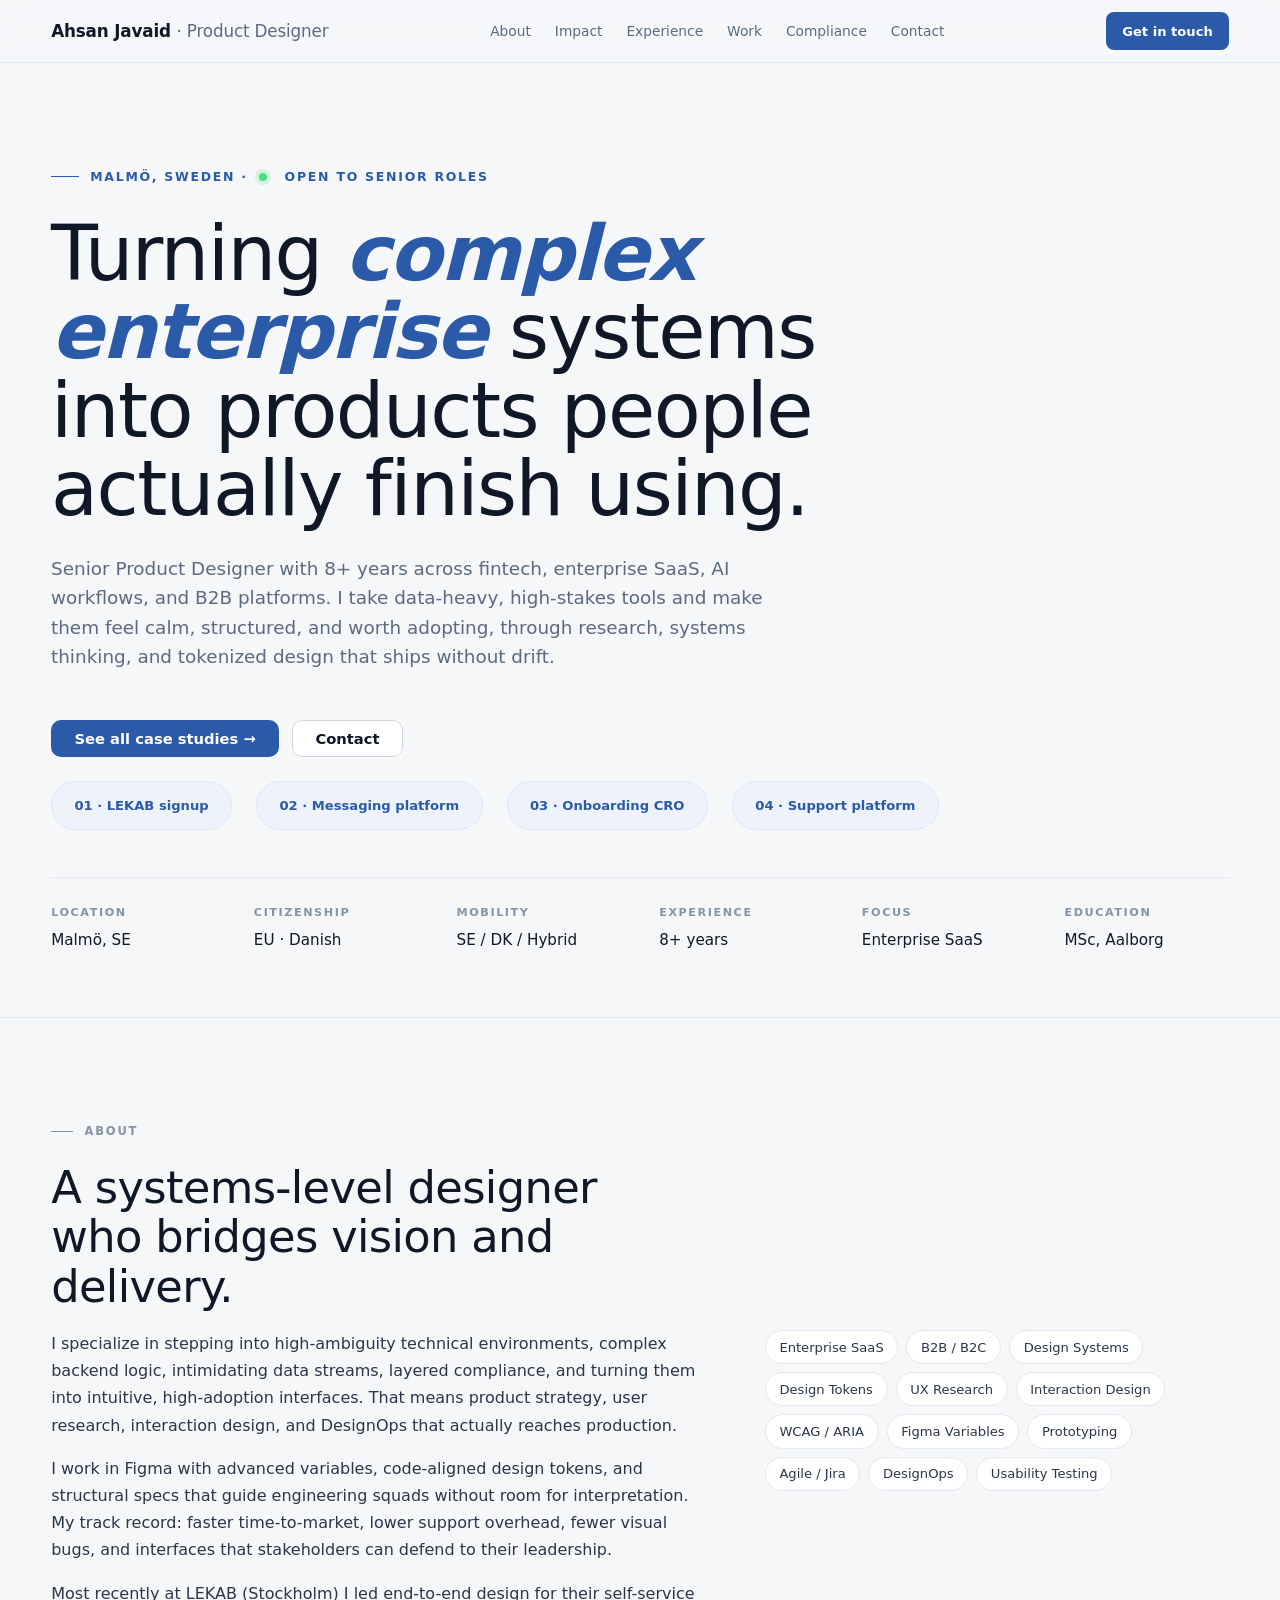
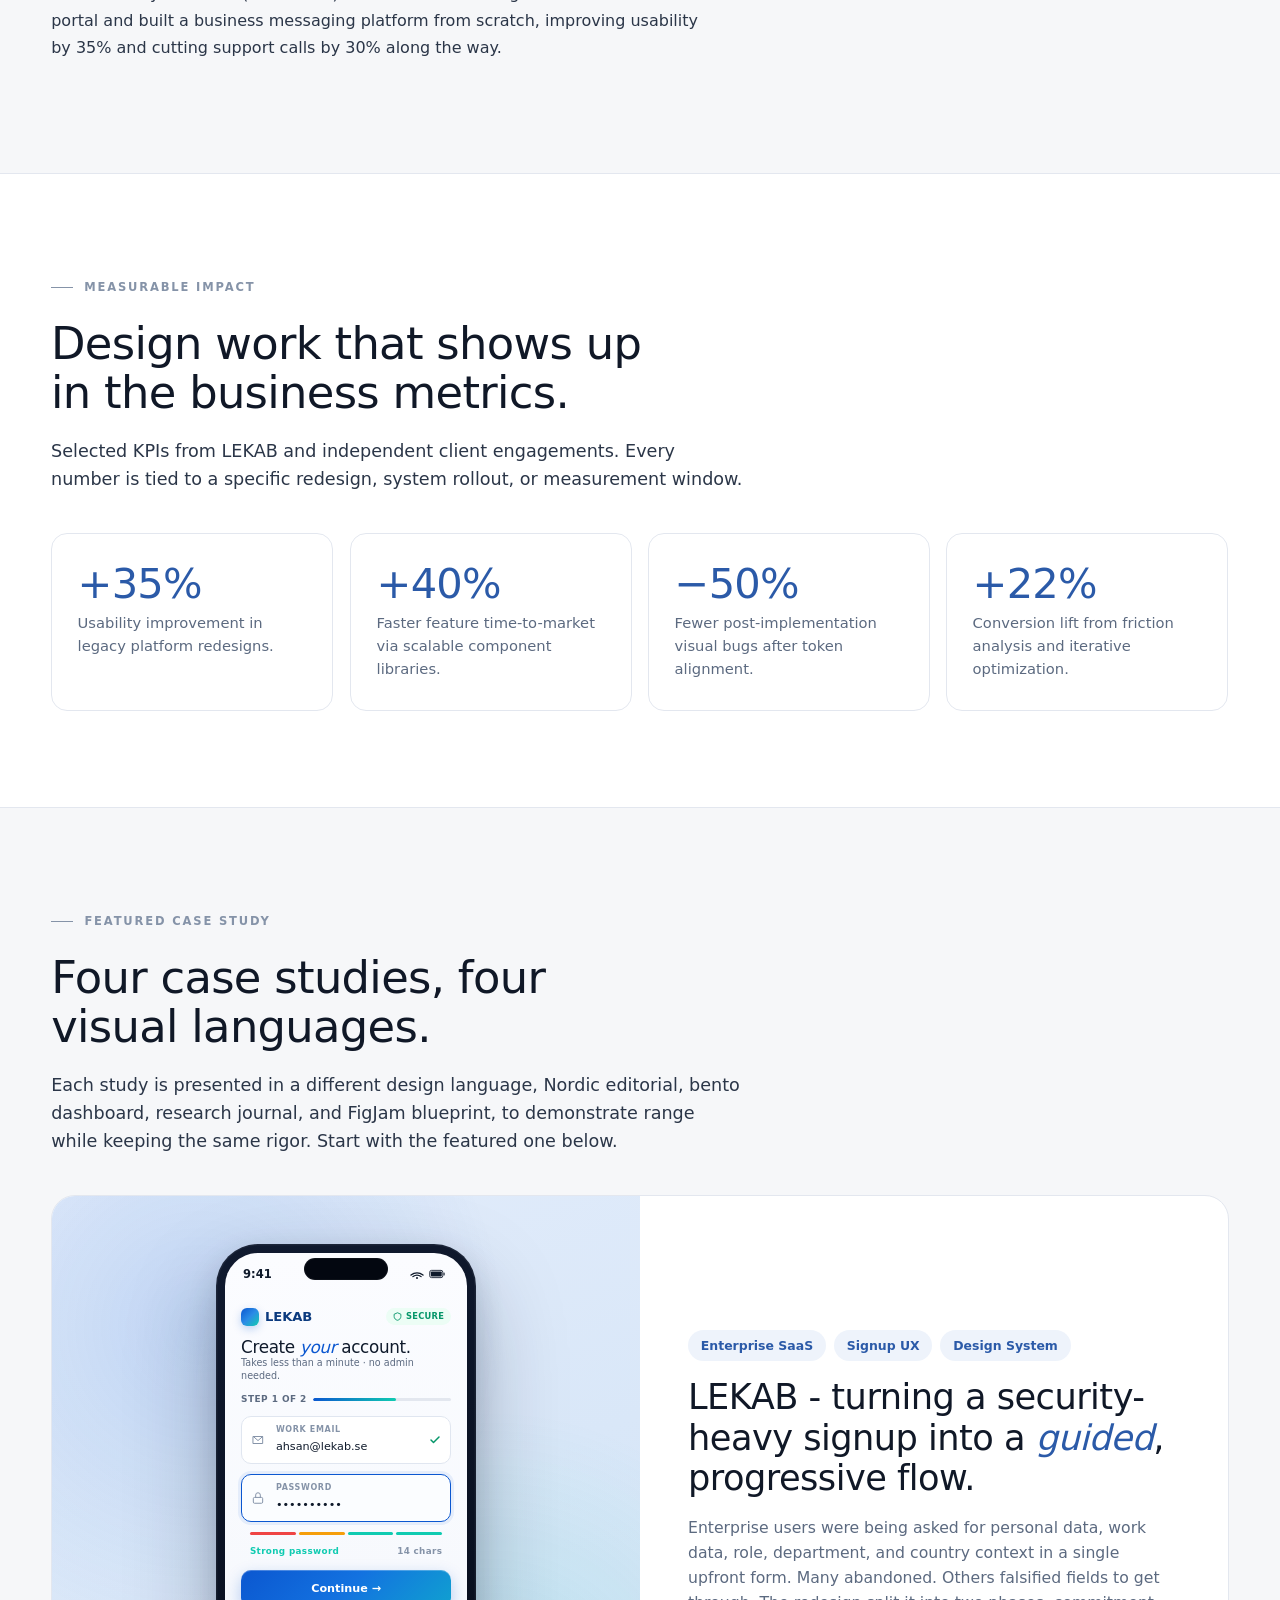
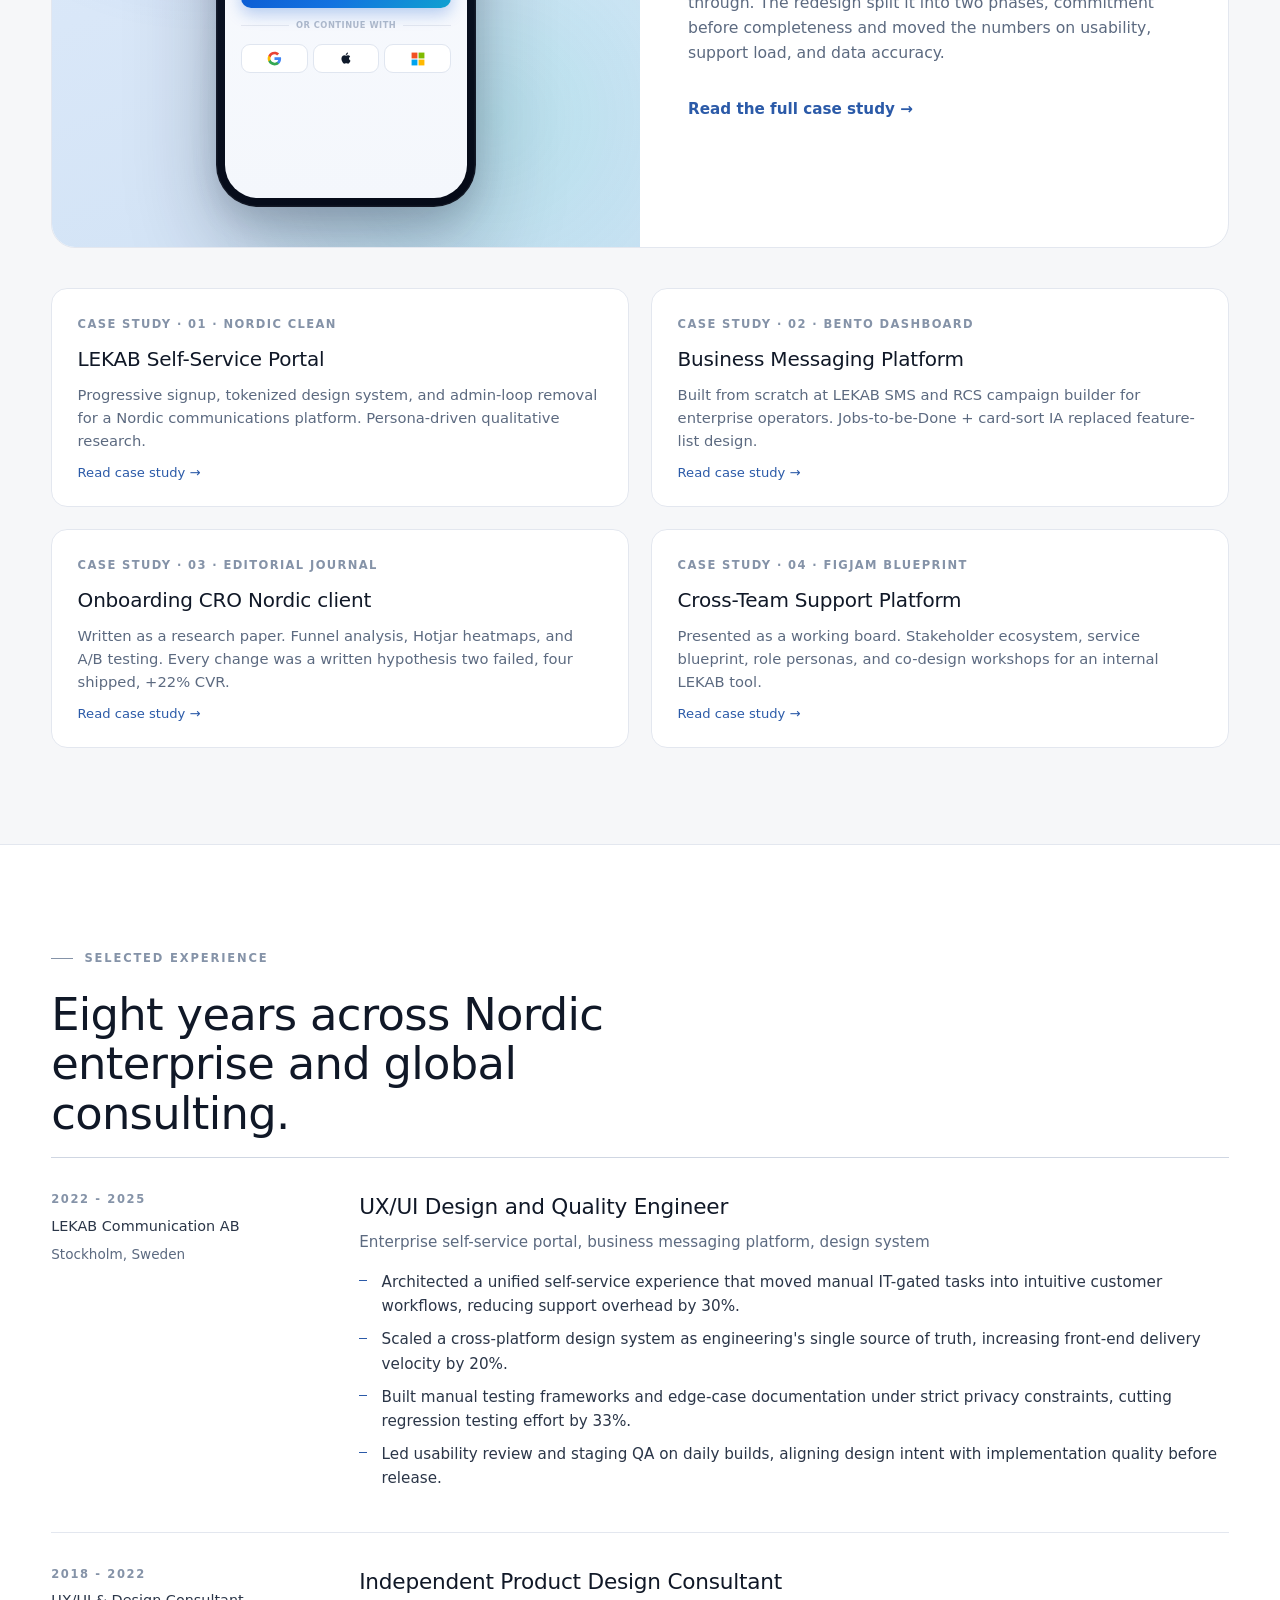
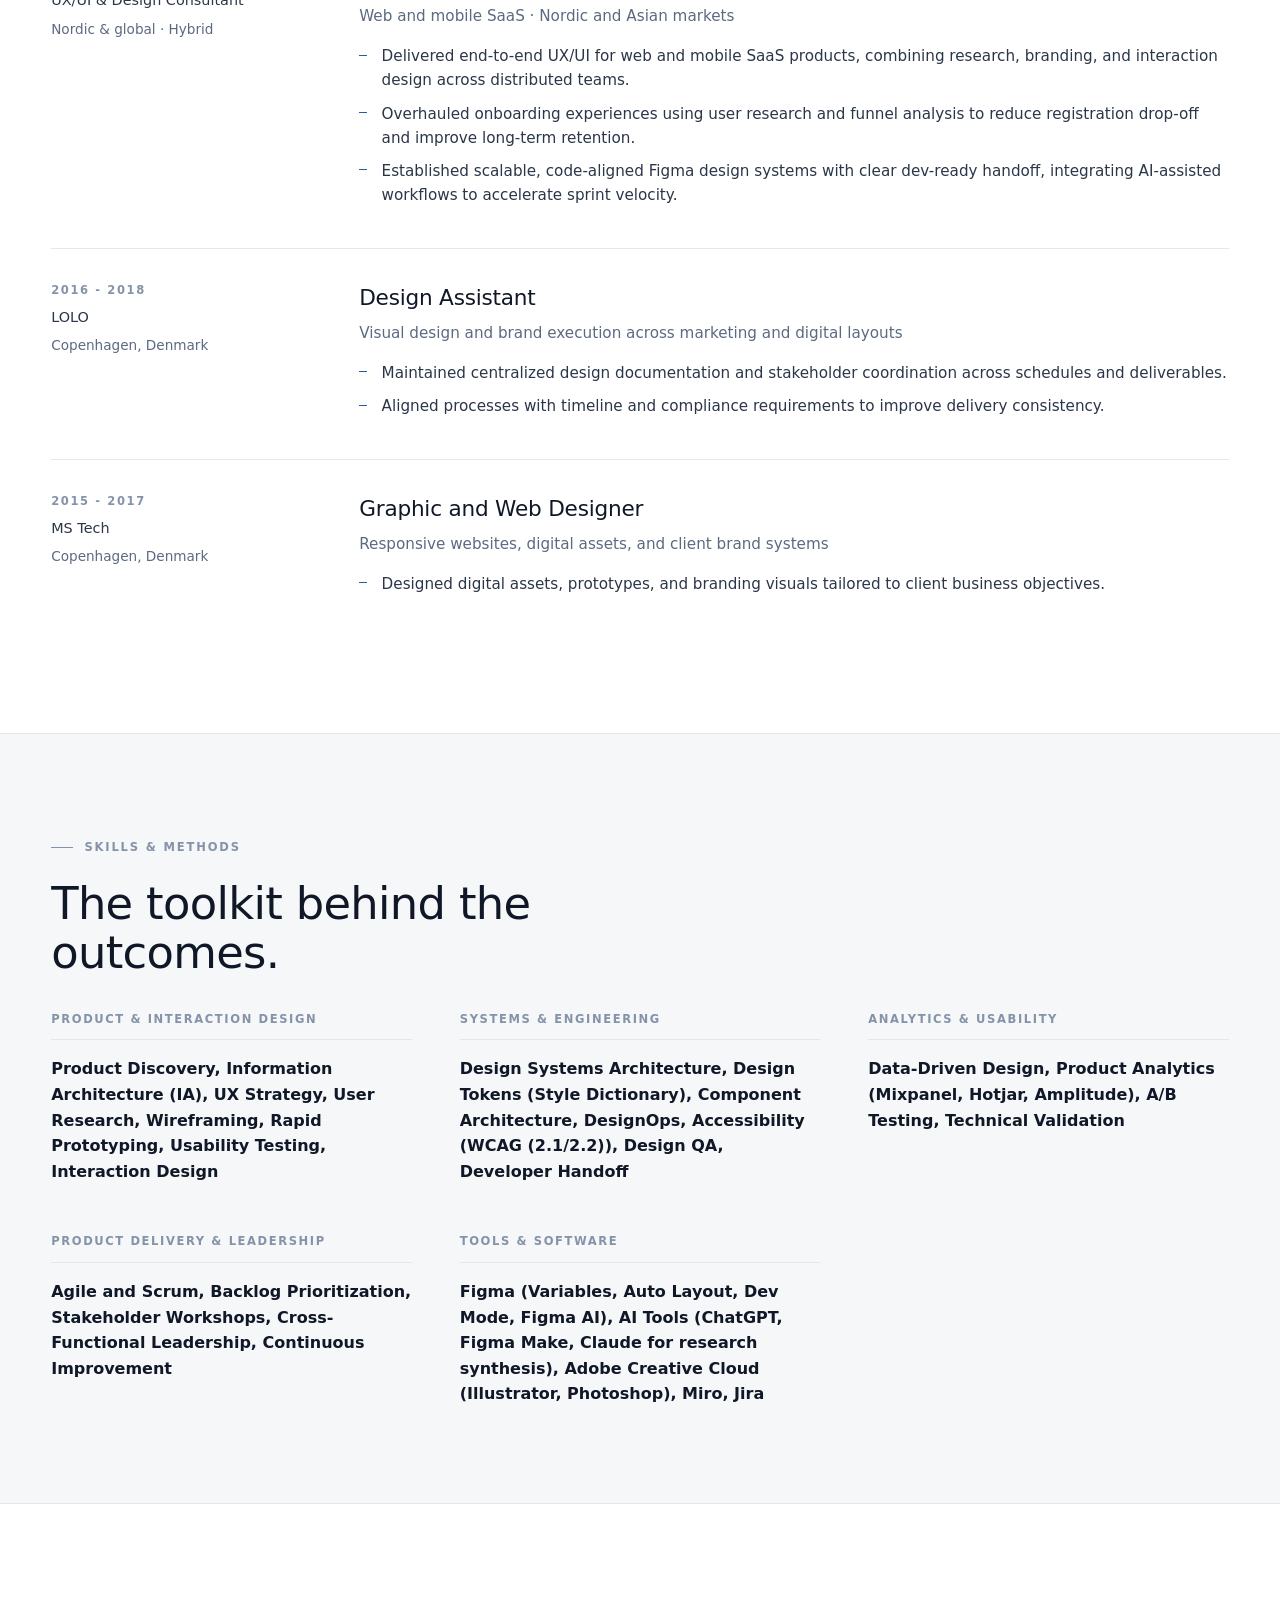
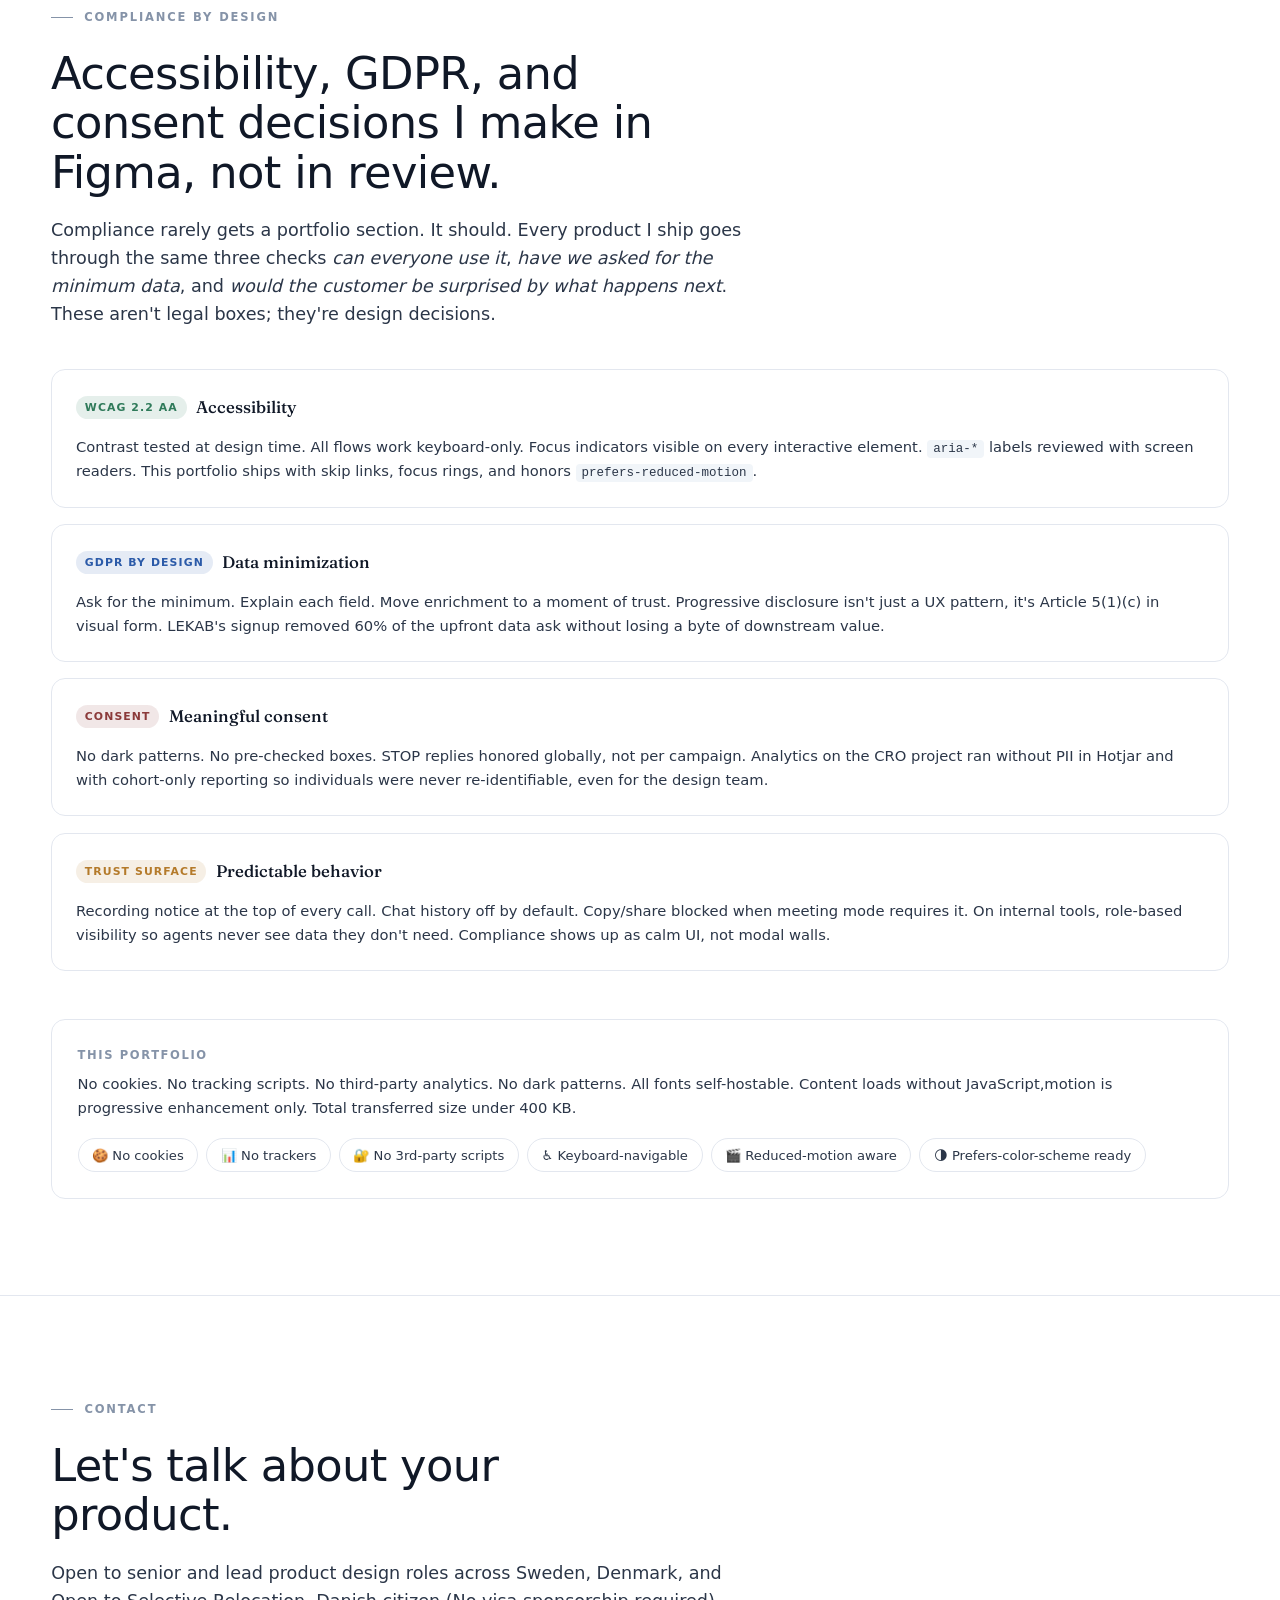
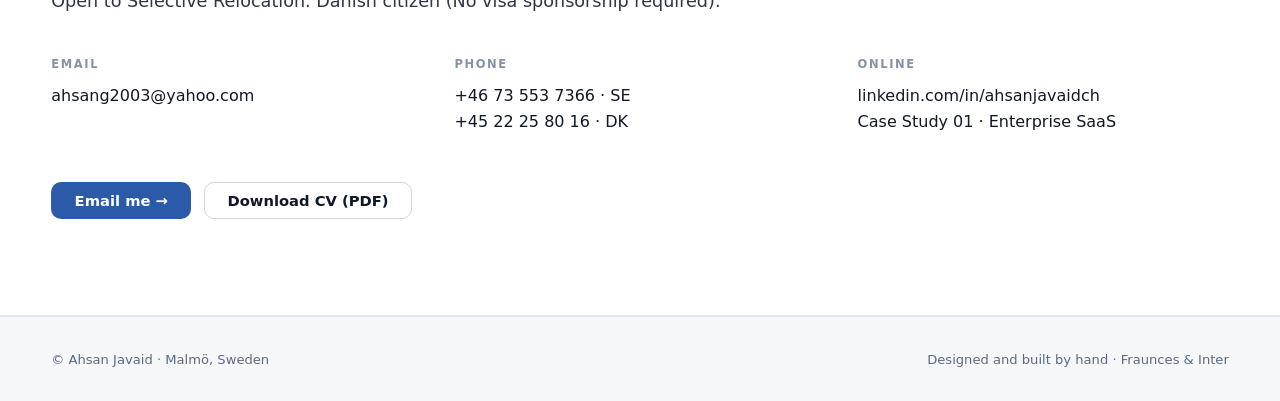
==== index.html @ abc04fb1 "Change h1 font weight from 500 to 400" ====
<!DOCTYPE html>
<html lang="en">
<head>
  <meta charset="UTF-8" />
  <meta name="viewport" content="width=device-width, initial-scale=1.0" />
  <title>Ahsan Javaid - Senior Product Designer · Enterprise SaaS · Nordic</title>
  <meta name="description" content="Senior Product Designer based in Malmö, Sweden. Enterprise SaaS, B2B/B2C platforms, and design systems for high-stakes workflows." />
  <link rel="preconnect" href="https://fonts.googleapis.com" />
  <link rel="preconnect" href="https://fonts.gstatic.com" crossorigin />
  <link href="https://fonts.googleapis.com/css2?family=Fraunces:opsz,wght@9..144,400;9..144,500;9..144,600;9..144,700&family=Inter:wght@400;500;600;700&display=swap" rel="stylesheet" />
  <link rel="stylesheet" href="enhancements.css" />
  <style>
    :root {
      --bg: #f6f7f9;
      --bg-tint: #eef1f6;
      --paper: #ffffff;
      --ink: #101827;
      --ink-2: #2b3648;
      --muted: #5c6a80;
      --muted-2: #8593a8;
      --line: #e3e7ef;
      --line-strong: #cfd6e2;
      --accent: #2b5aa8;
      --accent-soft: #dbe6f7;
      --accent-tint: #eef3fb;
      --ok: #2f7a5a;

      --radius-sm: 10px;
      --radius: 16px;
      --radius-lg: 24px;
      --radius-xl: 32px;

      --shadow-soft: 0 1px 2px rgba(16, 24, 39, 0.04), 0 12px 40px rgba(16, 24, 39, 0.06);
      --shadow-hero: 0 30px 80px rgba(16, 24, 39, 0.10);
    }

    * { box-sizing: border-box; }
    html { scroll-behavior: smooth; }

    body {
      margin: 0;
      font-family: "Figtree", system-ui, -apple-system, sans-serif;
      color: var(--ink);
      background: var(--bg);
      font-size: 16px;
      line-height: 1.6;
      -webkit-font-smoothing: antialiased;
    }

    .wrap { width: min(1180px, 92%); margin: 0 auto; }
    .wrap-narrow { width: min(820px, 92%); margin: 0 auto; }
    a { color: inherit; }

    /* ===== Topbar ===== */
    .topbar {
      position: sticky; top: 0; z-index: 40;
      background: rgba(246, 247, 249, 0.85);
      backdrop-filter: blur(12px);
      border-bottom: 1px solid var(--line);
    }
    .topbar-inner {
      display: flex; align-items: center; justify-content: space-between;
      min-height: 62px;
    }
    .brand {
      font-family: "Figtree", system-ui, -apple-system, sans-serif;
      font-weight: 600;
      letter-spacing: -0.01em;
      font-size: 1.05rem;
      text-decoration: none;
    }
    .brand span { color: var(--muted); font-weight: 400; }
    .nav-side { display: none; gap: 1.5rem; }
    .nav-side a { color: var(--muted); text-decoration: none; font-size: 0.86rem; font-weight: 500; }
    .nav-side a:hover { color: var(--ink); }
    .top-cta {
      background: var(--accent); color: #fff;
      padding: 0.55rem 1rem; border-radius: 8px;
      font-size: 0.82rem; font-weight: 600;
      text-decoration: none;
    }

    /* ===== Hero ===== */
    .hero {
      padding: 6rem 0 4rem;
      border-bottom: 1px solid var(--line);
    }
    .kicker {
      display: inline-flex; align-items: center; gap: 0.7rem;
      color: var(--accent);
      font-size: 0.78rem; font-weight: 600;
      letter-spacing: 0.14em; text-transform: uppercase;
      margin-bottom: 1.8rem;
    }
    .kicker::before {
      content: ""; width: 28px; height: 1px; background: var(--accent);
    }
    h1.display {
      font-family: "Figtree", system-ui, -apple-system, sans-serif;
      font-weight: 400;
      font-size: clamp(2.4rem, 6vw, 4.8rem);
      line-height: 1.02;
      letter-spacing: -0.02em;
      margin: 0 0 1.6rem;
      max-width: 18ch;
      color: var(--ink);
    }
    h1.display em {
      font-style: italic; color: var(--accent);
      font-weight: 600;
    }
    .deck {
      font-size: 1.15rem;
      color: var(--muted);
      max-width: 62ch;
      margin: 0 0 3rem;
      line-height: 1.6;
    }
    .hero-actions {
      display: flex; gap: 0.8rem; flex-wrap: wrap;
      margin-bottom: 3.5rem;
    }
    .btn {
      padding: 0.35rem 1.4rem;
      border-radius: 10px;
      text-decoration: none;
      font-size: 0.92rem; font-weight: 600;
      display: inline-flex; align-items: center; gap: 0.5rem;
      border: 1px solid transparent;
    }
    .btn-primary { background: var(--accent); color: #fff; }
    .btn-ghost { color: var(--ink); border-color: var(--line-strong); background: var(--paper); }

    /* Meta strip */
    .meta-strip {
      display: grid;
      grid-template-columns: repeat(2, 1fr);
      gap: 1.2rem 2.4rem;
      padding: 1.6rem 0 0;
      border-top: 1px solid var(--line);
    }
    .meta-cell strong {
      display: block;
      font-size: 0.7rem;
      font-weight: 600;
      color: var(--muted-2);
      letter-spacing: 0.14em;
      text-transform: uppercase;
      margin-bottom: 0.35rem;
    }
    .meta-cell span {
      font-size: 0.95rem;
      color: var(--ink);
      font-weight: 500;
    }

    /* ===== Sections ===== */
    section.block {
      padding: 6rem 0;
      border-bottom: 1px solid var(--line);
    }
    section.block.alt { background: var(--paper); }
    .section-label {
      display: inline-flex; align-items: center; gap: 0.7rem;
      color: var(--muted-2);
      font-size: 0.72rem; font-weight: 600;
      letter-spacing: 0.16em; text-transform: uppercase;
      margin-bottom: 1.4rem;
    }
    .section-label::before {
      content: ""; width: 22px; height: 1px; background: var(--muted-2);
    }
    h2.head {
      font-family: "Figtree", system-ui, -apple-system, sans-serif;
      font-weight: 500;
      font-size: clamp(1.8rem, 3.6vw, 2.8rem);
      line-height: 1.1;
      letter-spacing: -0.015em;
      margin: 0 0 1.2rem;
      max-width: 22ch;
      color: var(--ink);
    }
    .lede {
      font-size: 1.1rem;
      color: var(--ink-2);
      max-width: 62ch;
      margin: 0 0 2.5rem;
      line-height: 1.6;
    }

    /* ===== About ===== */
    .about-grid {
      display: grid;
      grid-template-columns: 1fr;
      gap: 2rem;
    }
    .about-body p {
      margin: 0 0 1rem;
      font-size: 1rem;
      color: var(--ink-2);
      line-height: 1.7;
    }
    .about-tags {
      display: flex; flex-wrap: wrap; gap: 0.5rem;
    }
    .tag {
      background: var(--paper);
      border: 1px solid var(--line);
      border-radius: 999px;
      padding: 0.35rem 0.85rem;
      font-size: 0.82rem;
      color: var(--ink-2);
      font-weight: 500;
    }

    /* ===== Impact ===== */
    .impact-grid {
      display: grid;
      grid-template-columns: repeat(2, 1fr);
      gap: 1rem;
      margin-top: 2rem;
    }
    .impact-tile {
      background: var(--paper);
      border: 1px solid var(--line);
      border-radius: var(--radius);
      padding: 1.8rem 1.6rem;
    }
    .impact-tile b {
      display: block;
      font-family: "Figtree", system-ui, -apple-system, sans-serif;
      font-size: 2.6rem;
      font-weight: 500;
      color: var(--accent);
      letter-spacing: -0.02em;
      margin-bottom: 0.5rem;
      line-height: 1;
    }
    .impact-tile p { margin: 0; color: var(--muted); font-size: 0.92rem; line-height: 1.55; }

    /* ===== Experience ===== */
    .exp-item {
      display: grid;
      grid-template-columns: 1fr;
      gap: 1rem;
      padding: 2rem 0;
      border-top: 1px solid var(--line);
    }
    .exp-item:first-of-type { border-top: 1px solid var(--line-strong); }
    .exp-side strong {
      display: block;
      font-size: 0.72rem;
      color: var(--muted-2);
      letter-spacing: 0.14em;
      text-transform: uppercase;
      font-weight: 600;
      margin-bottom: 0.4rem;
    }
    .exp-side span {
      display: block;
      color: var(--ink-2);
      font-size: 0.9rem;
      font-weight: 500;
      margin-bottom: 0.2rem;
    }
    .exp-side em {
      font-style: normal;
      color: var(--muted);
      font-size: 0.85rem;
    }
    .exp-body h3 {
      margin: 0 0 0.3rem;
      font-family: "Figtree", system-ui, -apple-system, sans-serif;
      font-weight: 500;
      font-size: 1.35rem;
      letter-spacing: -0.01em;
    }
    .exp-body .exp-role {
      color: var(--muted);
      font-size: 0.95rem;
      margin: 0 0 1rem;
    }
    .exp-body ul {
      margin: 0; padding: 0; list-style: none;
    }
    .exp-body li {
      position: relative;
      padding-left: 1.4rem;
      margin-bottom: 0.55rem;
      color: var(--ink-2);
      font-size: 0.95rem;
      line-height: 1.6;
    }
    .exp-body li::before {
      content: "";
      position: absolute; left: 0; top: 0.65rem;
      width: 8px; height: 1px; background: var(--accent);
    }

    /* ===== Skills ===== */
    .skills-grid {
      display: grid;
      grid-template-columns: 1fr;
      gap: 2rem;
      margin-top: 2rem;
    }
    .skill-col strong {
      display: block;
      font-size: 0.72rem;
      color: var(--muted-2);
      letter-spacing: 0.14em;
      text-transform: uppercase;
      font-weight: 600;
      margin-bottom: 1rem;
      padding-bottom: 0.7rem;
      border-bottom: 1px solid var(--line);
    }
    .skill-col ul { margin: 0; padding: 0; list-style: none; }
    .skill-col li {
      padding: 0.55rem 0;
      color: var(--ink-2);
      font-size: 0.95rem;
      border-bottom: 1px dashed var(--line);
    }
    .skill-col li:last-child { border-bottom: none; }
    .skill-col li b { color: var(--ink); font-weight: 600; }

    /* ===== Featured case study ===== */
    .feature-card {
      display: grid;
      grid-template-columns: 1fr;
      gap: 0;
      background: var(--paper);
      border: 1px solid var(--line);
      border-radius: var(--radius-lg);
      overflow: hidden;
      margin-top: 2rem;
    }
    .feature-visual {
      background: linear-gradient(160deg, var(--bg-tint) 0%, #dfe6f2 100%);
      padding: 3rem 2rem 2.5rem;
      display: flex; align-items: end; justify-content: center;
      min-height: 320px;
      overflow: hidden;
    }
    .feature-copy {
      padding: 2.4rem 2rem;
      display: flex; flex-direction: column;
      gap: 1rem;
    }
    .feature-copy h3 {
      margin: 0;
      font-family: "Figtree", system-ui, -apple-system, sans-serif;
      font-weight: 500;
      font-size: clamp(1.5rem, 3vw, 2.2rem);
      line-height: 1.15;
      letter-spacing: -0.015em;
    }
    .feature-copy h3 em { color: var(--accent); font-style: italic; font-weight: 400; }
    .feature-copy p {
      margin: 0;
      color: var(--muted);
      font-size: 0.98rem;
      line-height: 1.6;
    }
    .feature-meta {
      display: flex; flex-wrap: wrap; gap: 0.5rem;
      margin-top: 0.5rem;
    }
    .feature-chip {
      background: var(--accent-tint);
      color: var(--accent);
      padding: 0.35rem 0.8rem;
      border-radius: 999px;
      font-size: 0.78rem;
      font-weight: 600;
    }
    .feature-link {
      margin-top: 1rem;
      color: var(--accent);
      font-weight: 600;
      font-size: 0.95rem;
      text-decoration: none;
      display: inline-flex; align-items: center; gap: 0.4rem;
      align-self: flex-start;
    }
    .feature-link:hover { text-decoration: underline; }

    /* CSS phone for feature visual */
    .phone {
      width: 240px;
      aspect-ratio: 9 / 19.5;
      background: #0f1a2b;
      border-radius: 38px;
      padding: 10px;
      box-shadow: 0 30px 60px rgba(16, 24, 39, 0.18), 0 8px 20px rgba(16, 24, 39, 0.08);
      position: relative;
    }
    .phone::before {
      content: "";
      position: absolute; top: 14px; left: 50%; transform: translateX(-50%);
      width: 84px; height: 20px; background: #0a1220; border-radius: 12px; z-index: 2;
    }
    .phone-screen {
      width: 100%; height: 100%;
      background: var(--paper);
      border-radius: 30px;
      overflow: hidden;
      position: relative;
      display: flex; flex-direction: column;
    }
    .status-bar {
      height: 40px;
      display: flex; align-items: center; justify-content: space-between;
      padding: 0 24px 0 22px;
      font-size: 0.7rem; font-weight: 600; color: var(--ink);
    }
    .app-body {
      padding: 0.5rem 1rem 1rem;
      display: flex; flex-direction: column; gap: 0.6rem; flex: 1;
    }
    .app-crumb { font-size: 0.58rem; color: var(--muted-2); letter-spacing: 0.1em; text-transform: uppercase; font-weight: 600; }
    .app-title { font-family: "Figtree", system-ui, -apple-system, sans-serif; font-size: 1rem; font-weight: 500; line-height: 1.15; letter-spacing: -0.01em; }
    .progress { display: flex; gap: 4px; margin: 0.2rem 0 0.4rem; }
    .progress i { flex: 1; height: 3px; border-radius: 2px; background: var(--line); display: block; }
    .progress i.on { background: var(--accent); }
    .field {
      background: var(--bg-tint);
      border: 1px solid var(--line);
      border-radius: 10px;
      padding: 0.5rem 0.65rem;
      font-size: 0.62rem;
    }
    .field b { display: block; font-size: 0.52rem; color: var(--muted); font-weight: 600; letter-spacing: 0.06em; text-transform: uppercase; margin-bottom: 0.2rem; }
    .field.focus { border-color: var(--accent); background: var(--accent-tint); }
    .btn-primary-mini {
      margin-top: auto;
      background: var(--accent); color: #fff;
      border-radius: 10px; text-align: center;
      padding: 0.65rem; font-size: 0.7rem; font-weight: 600;
    }

    /* ===== Selected work grid ===== */
    .work-grid {
      display: grid;
      grid-template-columns: 1fr;
      gap: 1.6rem;
      margin-top: 2.5rem;
    }
    .work-card {
      background: var(--paper);
      border: 1px solid var(--line);
      border-radius: var(--radius);
      padding: 1.6rem 1.6rem 1.4rem;
      display: flex; flex-direction: column; gap: 0.6rem;
      text-decoration: none;
      color: inherit;
      transition: border-color 0.2s ease, transform 0.2s ease;
    }
    .work-card:hover {
      border-color: var(--accent-soft);
      transform: translateY(-2px);
    }
    .work-card .work-tag {
      color: var(--muted-2);
      font-size: 0.72rem;
      letter-spacing: 0.12em;
      text-transform: uppercase;
      font-weight: 600;
    }
    .work-card h3 {
      margin: 0;
      font-family: "Figtree", system-ui, -apple-system, sans-serif;
      font-weight: 500;
      font-size: 1.25rem;
      letter-spacing: -0.01em;
    }
    .work-card p {
      margin: 0;
      color: var(--muted);
      font-size: 0.92rem;
      line-height: 1.55;
    }
    .work-card .work-status {
      margin-top: auto;
      font-size: 0.82rem;
      color: var(--muted-2);
      font-weight: 500;
    }
    .work-card.available .work-status { color: var(--accent); }

    /* ===== Contact ===== */
    .contact-grid {
      display: grid;
      grid-template-columns: 1fr;
      gap: 2rem;
      margin-top: 2rem;
    }
    .contact-cell strong {
      display: block; font-size: 0.72rem; letter-spacing: 0.14em;
      text-transform: uppercase; color: var(--muted-2);
      font-weight: 600; margin-bottom: 0.6rem;
    }
    .contact-cell a, .contact-cell span {
      display: block;
      color: var(--ink);
      text-decoration: none;
      font-size: 1rem;
      line-height: 1.6;
    }
    .contact-cell a:hover { color: var(--accent); }

    /* ===== Footer ===== */
    .foot {
      padding: 2rem 0;
      color: var(--muted); font-size: 0.82rem;
      background: var(--bg);
      border-top: 1px solid var(--line);
    }
    .foot-inner { display: flex; justify-content: space-between; flex-wrap: wrap; gap: 1rem; }

    /* ===== Beauty featured phone (LEKAB micro-preview) ===== */
    .feature-visual .phone {
      width: 260px;
      background: linear-gradient(160deg, #101a2f, #050a17);
      border-radius: 42px;
      padding: 9px;
      box-shadow:
        0 40px 90px rgba(11, 21, 45, 0.28),
        0 12px 30px rgba(11, 21, 45, 0.14),
        inset 0 0 0 1.5px rgba(255,255,255,0.05);
    }
    .feature-visual .phone::before {
      width: 84px; height: 22px; background: #030710;
      box-shadow: inset 0 0 0 1px rgba(255,255,255,0.04);
    }
    .feature-visual .phone-screen {
      background: linear-gradient(180deg, #fbfcff, #f4f7fc);
      border-radius: 33px;
    }
    .feature-visual .status-bar {
      height: 42px;
      padding: 0 22px 0 18px;
      font-weight: 700;
      font-size: 0.72rem;
      color: #0f1a2b;
      display: flex; align-items: center; justify-content: space-between;
    }
    .feature-visual .rside { display: inline-flex; align-items: center; gap: 5px; }
    .feature-visual .app-body {
      padding: 0.7rem 1rem 0.9rem;
      display: flex; flex-direction: column; gap: 0.6rem;
    }
    .feature-visual .mini-logo {
      display: inline-flex; align-items: center; gap: 6px;
      font-family: "Figtree", system-ui, -apple-system, sans-serif;
      font-weight: 600;
      font-size: 0.82rem;
      color: #0b3a7e;
      letter-spacing: -0.01em;
    }
    .feature-visual .mini-logo::before {
      content: "";
      width: 18px; height: 18px;
      border-radius: 6px;
      background: linear-gradient(135deg, #0b57d0 0%, #2b8ce6 50%, #10cbb1 100%);
      box-shadow: 0 3px 8px rgba(11, 87, 208, 0.25);
    }
    .feature-visual .mini-greet {
      font-family: "Figtree", system-ui, -apple-system, sans-serif;
      font-weight: 500;
      font-size: 1.05rem;
      letter-spacing: -0.02em;
      line-height: 1.05;
      color: #0f1a2b;
      margin-top: 0.15rem;
    }
    .feature-visual .mini-greet em {
      font-style: italic;
      color: #0b57d0;
      font-weight: 400;
    }
    .feature-visual .mini-sub {
      font-size: 0.6rem;
      color: #5c6a80;
      line-height: 1.35;
    }
    .feature-visual .mini-progress {
      display: flex; align-items: center; gap: 6px;
      font-size: 0.56rem;
      color: #5c6a80;
      letter-spacing: 0.05em;
      text-transform: uppercase;
      font-weight: 600;
    }
    .feature-visual .mini-progress .track {
      flex: 1;
      height: 3px;
      background: #e3e7ef;
      border-radius: 2px;
      position: relative;
      overflow: hidden;
    }
    .feature-visual .mini-progress .track i {
      position: absolute;
      inset: 0 40% 0 0;
      background: linear-gradient(90deg, #0b57d0, #10cbb1);
      border-radius: 2px;
    }
    .feature-visual .m-in {
      display: grid;
      grid-template-columns: 18px 1fr auto;
      gap: 7px;
      align-items: center;
      background: #ffffff;
      border: 1.2px solid #e0e6f0;
      border-radius: 10px;
      padding: 0.45rem 0.55rem;
    }
    .feature-visual .m-in.on {
      border-color: #0b57d0;
      box-shadow: 0 0 0 3px rgba(11, 87, 208, 0.08);
      background: #fbfdff;
    }
    .feature-visual .m-in .icn { color: #8593a8; display: flex; }
    .feature-visual .m-in .val { display: flex; flex-direction: column; gap: 1px; overflow: hidden; }
    .feature-visual .m-in .val b {
      font-size: 0.5rem;
      color: #8593a8;
      letter-spacing: 0.08em;
      text-transform: uppercase;
      font-weight: 700;
    }
    .feature-visual .m-in .val span {
      font-size: 0.7rem;
      color: #0f1a2b;
      font-weight: 500;
      overflow: hidden;
      text-overflow: ellipsis;
      white-space: nowrap;
    }
    .feature-visual .m-in .ok {
      color: #059669; display: flex;
    }
    .feature-visual .m-strength {
      display: grid; grid-template-columns: repeat(4, 1fr); gap: 3px;
      padding: 0 0.55rem;
    }
    .feature-visual .m-strength i { height: 3px; border-radius: 2px; background: #e3e7ef; }
    .feature-visual .m-strength i.w { background: #ef4444; }
    .feature-visual .m-strength i.m { background: #f59e0b; }
    .feature-visual .m-strength i.g { background: #10cbb1; }
    .feature-visual .m-lbl {
      display: flex; justify-content: space-between; align-items: center;
      font-size: 0.55rem; color: #10cbb1; font-weight: 700;
      letter-spacing: 0.04em;
      padding: 0 0.55rem;
    }
    .feature-visual .m-lbl span:last-child { color: #8593a8; }
    .feature-visual .m-cta {
      background: linear-gradient(135deg, #0b57d0 0%, #1372e0 50%, #10a1d0 100%);
      color: #fff;
      border-radius: 10px;
      padding: 0.62rem;
      text-align: center;
      font-size: 0.7rem;
      font-weight: 600;
      box-shadow: 0 6px 16px rgba(11, 87, 208, 0.28), inset 0 1px 0 rgba(255,255,255,0.25);
      position: relative;
      overflow: hidden;
      margin-top: 0.15rem;
    }
    .feature-visual .m-cta::after {
      content: "";
      position: absolute; top: 0; left: -30%;
      width: 30%; height: 100%;
      background: linear-gradient(90deg, transparent, rgba(255,255,255,0.35), transparent);
      transform: skewX(-20deg);
      animation: sheen-mini 3.5s ease-in-out infinite;
    }
    @keyframes sheen-mini {
      0%, 60%, 100% { left: -30%; }
      80% { left: 130%; }
    }
    .feature-visual .socials-mini {
      display: grid; grid-template-columns: repeat(3, 1fr); gap: 5px;
    }
    .feature-visual .soc-mini {
      background: #ffffff;
      border: 1.2px solid #e0e6f0;
      border-radius: 9px;
      padding: 0.4rem 0;
      display: flex; align-items: center; justify-content: center;
    }
    .feature-visual .m-divider {
      display: flex; align-items: center; gap: 7px;
      color: #b0bacb;
      font-size: 0.52rem;
      letter-spacing: 0.06em;
      font-weight: 600;
      text-transform: uppercase;
      margin: 0.1rem 0;
    }
    .feature-visual .m-divider::before,
    .feature-visual .m-divider::after {
      content: ""; flex: 1; height: 1px; background: #e3e7ef;
    }
    .feature-visual .m-trust {
      display: inline-flex; align-items: center; gap: 4px;
      background: #ecfdf5;
      color: #059669;
      padding: 2px 7px;
      border-radius: 999px;
      font-size: 0.52rem;
      font-weight: 700;
      letter-spacing: 0.03em;
      width: fit-content;
    }
    @media (prefers-reduced-motion: reduce) {
      .feature-visual .m-cta::after { animation: none; display: none; }
    }

    /* Warmer stage gradient behind the featured phone */
    .feature-visual {
      background:
        radial-gradient(circle at 25% 20%, rgba(11, 87, 208, 0.14), transparent 45%),
        radial-gradient(circle at 75% 80%, rgba(16, 203, 177, 0.14), transparent 45%),
        linear-gradient(160deg, #e2ecfb 0%, #d0e2f5 100%);
    }

    /* ===== Responsive ===== */
    @media (min-width: 720px) {
      .nav-side { display: flex; }
      .meta-strip { grid-template-columns: repeat(3, 1fr); }
      .impact-grid { grid-template-columns: repeat(4, 1fr); }
      .work-grid { grid-template-columns: repeat(2, 1fr); gap: 1.4rem; }
      .contact-grid { grid-template-columns: repeat(3, 1fr); }
    }
    @media (min-width: 960px) {
      .meta-strip { grid-template-columns: repeat(6, 1fr); }
      .about-grid { grid-template-columns: 1.4fr 1fr; gap: 4rem; }
      .exp-item { grid-template-columns: 260px 1fr; gap: 3rem; }
      .skills-grid { grid-template-columns: repeat(3, 1fr); gap: 3rem; }
      .feature-card { grid-template-columns: 1fr 1fr; }
      .feature-visual { min-height: 420px; }
      .feature-copy { padding: 3rem; justify-content: center; }
    }
    @media (max-width: 720px) {
      .feature-visual { padding: 2.5rem 1.5rem 2rem; min-height: unset; }
      .feature-copy { padding: 2rem 1.5rem; }
      .feature-visual .phone { width: 220px; }
      .impact-grid { grid-template-columns: repeat(2, 1fr); gap: 1rem; }
      .impact-tile { padding: 1.4rem 1.2rem; }
      .impact-tile b { font-size: 2rem; }
      .contact-grid { gap: 1.5rem; }
      .hero { padding: 4rem 0 3rem; }
      .hero-actions { gap: 0.6rem; }
      .btn { padding: 0.75rem 1.15rem; font-size: 0.9rem; }
      .meta-strip { gap: 1rem 1.6rem; padding: 1.2rem 0 0; }
      .compliance-panel { gap: 1rem; }
      .comp-tile { padding: 1.2rem; }
    }
    @media (max-width: 480px) {
      .hero { padding: 3rem 0 2rem; }
      section.block { padding: 3.5rem 0; }
      .exp-item { padding: 1.6rem 0; gap: 0.7rem; }
      .top-cta { padding: 0.45rem 0.8rem; font-size: 0.76rem; }
      .brand { font-size: 0.95rem; }
      .impact-grid { grid-template-columns: 1fr; }
      .work-grid { gap: 1.2rem; }
      .work-card { padding: 1.3rem; }
      .feature-visual { padding: 2rem 1rem 1.6rem; }
      .feature-copy { padding: 1.6rem 1.3rem; }
      .feature-visual .phone { width: 200px; padding: 8px; border-radius: 34px; }
      .feature-visual .phone-screen { border-radius: 27px; }
      .feature-visual .app-body { padding: 0.55rem 0.75rem 0.75rem; gap: 0.4rem; }
      .feature-visual .mini-greet { font-size: 0.92rem; }
      .feature-visual .mini-sub { font-size: 0.55rem; }
      .feature-visual .socials-mini { gap: 4px; }
      h1.display { font-size: 2.2rem; }
    }
  </style>
</head>
<body>

  <header class="topbar">
    <div class="wrap topbar-inner">
      <a class="brand" href="#top">Ahsan Javaid <span>· Product Designer</span></a>
      <nav class="nav-side">
        <a href="#about">About</a>
        <a href="#impact">Impact</a>
        <a href="#experience">Experience</a>
        <a href="#work">Work</a>
        <a href="#compliance">Compliance</a>
        <a href="#contact">Contact</a>
      </nav>
      <a class="top-cta" href="mailto:ahsang2003@yahoo.com">Get in touch</a>
    </div>
  </header>

  <main id="main">
  <!-- ============ HERO ============ -->
  <section class="hero" id="top">
    <div class="wrap">
      <div class="kicker reveal">Malmö, Sweden · <span class="pulse-dot" aria-hidden="true"></span>Open to senior roles</div>
        <h1 class="display reveal d1">
        Turning <em>complex enterprise</em> systems into products people actually finish using.
      </h1>
      <p class="deck reveal d2">
        Senior Product Designer with 8+ years across fintech, enterprise SaaS, AI workflows, and B2B
        platforms. I take data-heavy, high-stakes tools and make them feel calm, structured, and worth
        adopting, through research, systems thinking, and tokenized design that ships without drift.
      </p>

      <div class="hero-actions reveal d3">
        <a class="btn btn-primary" href="#work">See all case studies →</a>
        <a class="btn btn-ghost" href="#contact">Contact</a>
      </div>

      <div class="reveal d4" style="display: flex; flex-wrap: wrap; gap: 1.5rem; margin: -2rem 0 3rem;" aria-label="Quick links to each case study">
        <a href="case-study-lekab.html" style="display: inline-flex; align-items: center; gap: 0.4rem; padding: 0.8rem 1.4rem; background: var(--accent-tint); color: var(--accent); border-radius: 999px; font-size: 0.82rem; font-weight: 600; text-decoration: none; border: 1px solid var(--accent-soft);">01 · LEKAB signup</a>
        <a href="case-study-messaging.html" style="display: inline-flex; align-items: center; gap: 0.4rem; padding: 0.8rem 1.4rem; background: var(--accent-tint); color: var(--accent); border-radius: 999px; font-size: 0.82rem; font-weight: 600; text-decoration: none; border: 1px solid var(--accent-soft);">02 · Messaging platform</a>
        <a href="case-study-onboarding.html" style="display: inline-flex; align-items: center; gap: 0.4rem; padding: 0.8rem 1.4rem; background: var(--accent-tint); color: var(--accent); border-radius: 999px; font-size: 0.82rem; font-weight: 600; text-decoration: none; border: 1px solid var(--accent-soft);">03 · Onboarding CRO</a>
        <a href="case-study-support.html" style="display: inline-flex; align-items: center; gap: 0.4rem; padding: 0.8rem 1.4rem; background: var(--accent-tint); color: var(--accent); border-radius: 999px; font-size: 0.82rem; font-weight: 600; text-decoration: none; border: 1px solid var(--accent-soft);">04 · Support platform</a>
      </div>

      <div class="meta-strip">
        <div class="meta-cell"><strong>Location</strong><span>Malmö, SE</span></div>
        <div class="meta-cell"><strong>Citizenship</strong><span>EU · Danish</span></div>
        <div class="meta-cell"><strong>Mobility</strong><span>SE / DK / Hybrid</span></div>
        <div class="meta-cell"><strong>Experience</strong><span>8+ years</span></div>
        <div class="meta-cell"><strong>Focus</strong><span>Enterprise SaaS</span></div>
        <div class="meta-cell"><strong>Education</strong><span>MSc, Aalborg</span></div>
      </div>
    </div>
  </section>

  <!-- ============ ABOUT ============ -->
  <section class="block" id="about">
    <div class="wrap">
      <div class="section-label">About</div>
      <h2 class="head">A systems-level designer who bridges vision and delivery.</h2>

      <div class="about-grid">
        <div class="about-body">
          <p>
            I specialize in stepping into high-ambiguity technical environments, complex backend logic,
            intimidating data streams, layered compliance, and turning them into intuitive, high-adoption
            interfaces. That means product strategy, user research, interaction design, and DesignOps
            that actually reaches production.
          </p>
          <p>
            I work in Figma with advanced variables, code-aligned design tokens, and structural specs
            that guide engineering squads without room for interpretation. My track record: faster
            time-to-market, lower support overhead, fewer visual bugs, and interfaces that stakeholders
            can defend to their leadership.
          </p>
          <p>
            Most recently at LEKAB (Stockholm) I led end-to-end design for their self-service portal and
            built a business messaging platform from scratch, improving usability by 35% and cutting
            support calls by 30% along the way.
          </p>
        </div>
        <div>
          <div class="about-tags">
            <span class="tag">Enterprise SaaS</span>
            <span class="tag">B2B / B2C</span>
            <span class="tag">Design Systems</span>
            <span class="tag">Design Tokens</span>
            <span class="tag">UX Research</span>
            <span class="tag">Interaction Design</span>
            <span class="tag">WCAG / ARIA</span>
            <span class="tag">Figma Variables</span>
            <span class="tag">Prototyping</span>
            <span class="tag">Agile / Jira</span>
            <span class="tag">DesignOps</span>
            <span class="tag">Usability Testing</span>
          </div>
        </div>
      </div>
    </div>
  </section>

  <!-- ============ IMPACT ============ -->
  <section class="block alt" id="impact">
    <div class="wrap">
      <div class="section-label reveal">Measurable impact</div>
      <h2 class="head reveal">Design work that shows up in the business metrics.</h2>
      <p class="lede reveal">
        Selected KPIs from LEKAB and independent client engagements. Every number is tied to a specific
        redesign, system rollout, or measurement window.
      </p>

      <div class="impact-grid">
        <div class="impact-tile reveal d1 hover-lift">
          <b>+<span class="count-up" data-count="35">0</span>%</b>
          <p>Usability improvement in legacy platform redesigns.</p>
        </div>
        <div class="impact-tile reveal d2 hover-lift">
          <b>+<span class="count-up" data-count="40">0</span>%</b>
          <p>Faster feature time-to-market via scalable component libraries.</p>
        </div>
        <div class="impact-tile reveal d3 hover-lift">
          <b>−<span class="count-up" data-count="50">0</span>%</b>
          <p>Fewer post-implementation visual bugs after token alignment.</p>
        </div>
        <div class="impact-tile reveal d4 hover-lift">
          <b>+<span class="count-up" data-count="22">0</span>%</b>
          <p>Conversion lift from friction analysis and iterative optimization.</p>
        </div>
      </div>
    </div>
  </section>

  <!-- ============ FEATURED CASE STUDY ============ -->
  <section class="block" id="work">
    <div class="wrap">
      <div class="section-label">Featured case study</div>
      <h2 class="head">Four case studies, four visual languages.</h2>
      <p class="lede">
        Each study is presented in a different design language, Nordic editorial, bento dashboard,
        research journal, and FigJam blueprint, to demonstrate range while keeping the same rigor.
        Start with the featured one below.
      </p>

      <div class="feature-card">
        <div class="feature-visual">
          <div class="phone">
            <div class="phone-screen">
              <div class="status-bar">
                <span>9:41</span>
                <span class="rside">
                  <svg width="14" height="10" viewBox="0 0 14 10" fill="none"><path d="M1 6a10 10 0 0112 0" stroke="#0f1a2b" stroke-width="1.4" stroke-linecap="round"/><path d="M3 7.5a7 7 0 018 0" stroke="#0f1a2b" stroke-width="1.4" stroke-linecap="round"/><circle cx="7" cy="9" r="1" fill="#0f1a2b"/></svg>
                  <svg width="16" height="10" viewBox="0 0 22 12" fill="none"><rect x="1" y="1" width="18" height="10" rx="2.5" stroke="#0f1a2b" stroke-width="1.2"/><rect x="2.5" y="2.5" width="15" height="7" rx="1" fill="#0f1a2b"/><rect x="20" y="4" width="1.5" height="4" rx="0.5" fill="#0f1a2b"/></svg>
                </span>
              </div>
              <div class="app-body">
                <div style="display: flex; justify-content: space-between; align-items: center;">
                  <div class="mini-logo">LEKAB</div>
                  <span class="m-trust"><svg width="9" height="9" viewBox="0 0 24 24" fill="none"><path d="M12 2l9 4v6c0 5-4 9-9 10-5-1-9-5-9-10V6l9-4z" stroke="currentColor" stroke-width="2.4"/></svg> SECURE</span>
                </div>
                <div>
                  <div class="mini-greet">Create <em>your</em> account.</div>
                  <div class="mini-sub">Takes less than a minute · no admin needed.</div>
                </div>
                <div class="mini-progress"><span>Step 1 of 2</span><div class="track"><i></i></div></div>

                <div class="m-in">
                  <span class="icn"><svg width="14" height="14" viewBox="0 0 24 24" fill="none"><path d="M4 6h16v12H4z M4 6l8 7 8-7" stroke="currentColor" stroke-width="1.7" stroke-linecap="round" stroke-linejoin="round"/></svg></span>
                  <div class="val"><b>Work email</b><span>ahsan@lekab.se</span></div>
                  <span class="ok"><svg width="12" height="12" viewBox="0 0 24 24" fill="none"><path d="M20 6L9 17l-5-5" stroke="currentColor" stroke-width="3" stroke-linecap="round" stroke-linejoin="round"/></svg></span>
                </div>
                <div class="m-in on">
                  <span class="icn"><svg width="14" height="14" viewBox="0 0 24 24" fill="none"><rect x="4" y="11" width="16" height="10" rx="2" stroke="currentColor" stroke-width="1.7"/><path d="M8 11V7a4 4 0 018 0v4" stroke="currentColor" stroke-width="1.7"/></svg></span>
                  <div class="val"><b>Password</b><span>••••••••••</span></div>
                </div>
                <div class="m-strength"><i class="w"></i><i class="m"></i><i class="g"></i><i class="g"></i></div>
                <div class="m-lbl"><span>Strong password</span><span>14 chars</span></div>

                <div class="m-cta">Continue →</div>

                <div class="m-divider">or continue with</div>

                <div class="socials-mini">
                  <div class="soc-mini"><svg width="15" height="15" viewBox="0 0 24 24"><path fill="#4285F4" d="M22.56 12.25c0-.78-.07-1.53-.2-2.25H12v4.26h5.92c-.26 1.37-1.04 2.53-2.21 3.31v2.77h3.57c2.08-1.92 3.28-4.74 3.28-8.09z"/><path fill="#34A853" d="M12 23c2.97 0 5.46-.98 7.28-2.66l-3.57-2.77c-.98.66-2.23 1.06-3.71 1.06-2.86 0-5.29-1.93-6.16-4.53H2.18v2.84A11 11 0 0012 23z"/><path fill="#FBBC05" d="M5.84 14.1A6.6 6.6 0 015.5 12c0-.73.13-1.44.34-2.1V7.06H2.18A11 11 0 001 12c0 1.77.43 3.45 1.18 4.94l3.66-2.84z"/><path fill="#EA4335" d="M12 5.38c1.62 0 3.06.56 4.21 1.64l3.15-3.15C17.45 2.09 14.97 1 12 1 7.7 1 3.99 3.47 2.18 7.06l3.66 2.84C6.71 7.31 9.14 5.38 12 5.38z"/></svg></div>
                  <div class="soc-mini"><svg width="14" height="15" viewBox="0 0 24 24" fill="#0f1a2b"><path d="M17.05 12.06a4.32 4.32 0 012.06-3.62 4.42 4.42 0 00-3.48-1.88c-1.46-.15-2.87.87-3.62.87-.77 0-1.9-.85-3.13-.83a4.65 4.65 0 00-3.9 2.4c-1.68 2.9-.43 7.19 1.19 9.54.81 1.15 1.76 2.44 3 2.4 1.21-.05 1.67-.78 3.13-.78 1.46 0 1.88.78 3.14.75 1.3-.02 2.12-1.16 2.92-2.32a10.24 10.24 0 001.32-2.72 4.19 4.19 0 01-2.55-3.81M14.4 4.9a4.24 4.24 0 001-3.06 4.4 4.4 0 00-2.83 1.47 4 4 0 00-1 2.94 3.65 3.65 0 002.83-1.35"/></svg></div>
                  <div class="soc-mini"><svg width="14" height="14" viewBox="0 0 24 24"><rect fill="#f25022" x="1" y="1" width="10" height="10"/><rect fill="#7fba00" x="13" y="1" width="10" height="10"/><rect fill="#00a4ef" x="1" y="13" width="10" height="10"/><rect fill="#ffb900" x="13" y="13" width="10" height="10"/></svg></div>
                </div>
              </div>
            </div>
          </div>
        </div>
        <div class="feature-copy">
          <div class="feature-meta">
            <span class="feature-chip">Enterprise SaaS</span>
            <span class="feature-chip">Signup UX</span>
            <span class="feature-chip">Design System</span>
          </div>
          <h3>LEKAB - turning a security-heavy signup into a <em>guided</em>, progressive flow.</h3>
          <p>
            Enterprise users were being asked for personal data, work data, role, department, and country
            context in a single upfront form. Many abandoned. Others falsified fields to get through.
            The redesign split it into two phases, commitment before completeness and moved the numbers
            on usability, support load, and data accuracy.
          </p>
          <a class="feature-link" href="case-study-lekab.html">Read the full case study →</a>
        </div>
      </div>

      <div class="work-grid">
        <a class="work-card available reveal d1 hover-lift" href="case-study-lekab.html">
          <span class="work-tag">Case study · 01 · Nordic clean</span>
          <h3>LEKAB Self-Service Portal</h3>
          <p>Progressive signup, tokenized design system, and admin-loop removal for a Nordic communications platform. Persona-driven qualitative research.</p>
          <span class="work-status">Read case study →</span>
        </a>
        <a class="work-card available reveal d2 hover-lift" href="case-study-messaging.html">
          <span class="work-tag">Case study · 02 · Bento dashboard</span>
          <h3>Business Messaging Platform</h3>
          <p>Built from scratch at LEKAB SMS and RCS campaign builder for enterprise operators. Jobs-to-be-Done + card-sort IA replaced feature-list design.</p>
          <span class="work-status">Read case study →</span>
        </a>
        <a class="work-card available reveal d3 hover-lift" href="case-study-onboarding.html">
          <span class="work-tag">Case study · 03 · Editorial journal</span>
          <h3>Onboarding CRO Nordic client</h3>
          <p>Written as a research paper. Funnel analysis, Hotjar heatmaps, and A/B testing. Every change was a written hypothesis two failed, four shipped, +22% CVR.</p>
          <span class="work-status">Read case study →</span>
        </a>
        <a class="work-card available reveal d4 hover-lift" href="case-study-support.html">
          <span class="work-tag">Case study · 04 · FigJam blueprint</span>
          <h3>Cross-Team Support Platform</h3>
          <p>Presented as a working board. Stakeholder ecosystem, service blueprint, role personas, and co-design workshops for an internal LEKAB tool.</p>
          <span class="work-status">Read case study →</span>
        </a>
      </div>
    </div>
  </section>

  <!-- ============ EXPERIENCE ============ -->
  <section class="block alt" id="experience">
    <div class="wrap">
      <div class="section-label">Selected experience</div>
      <h2 class="head">Eight years across Nordic enterprise and global consulting.</h2>

      <div>

        <article class="exp-item">
          <div class="exp-side">
            <strong>2022 - 2025</strong>
            <span>LEKAB Communication AB</span>
            <em>Stockholm, Sweden</em>
          </div>
          <div class="exp-body">
            <h3>UX/UI Design and Quality Engineer</h3>
            <p class="exp-role">Enterprise self-service portal, business messaging platform, design system</p>
            <ul>
              <li>Architected a unified self-service experience that moved manual IT-gated tasks into intuitive customer workflows, reducing support overhead by 30%.</li>
              <li>Scaled a cross-platform design system as engineering's single source of truth, increasing front-end delivery velocity by 20%.</li>
              <li>Built manual testing frameworks and edge-case documentation under strict privacy constraints, cutting regression testing effort by 33%.</li>
              <li>Led usability review and staging QA on daily builds, aligning design intent with implementation quality before release.</li>
            </ul>
          </div>
        </article>

        <article class="exp-item">
          <div class="exp-side">
            <strong>2018 - 2022</strong>
            <span>UX/UI &amp; Design Consultant</span>
            <em>Nordic &amp; global · Hybrid</em>
          </div>
          <div class="exp-body">
            <h3>Independent Product Design Consultant</h3>
            <p class="exp-role">Web and mobile SaaS · Nordic and Asian markets</p>
            <ul>
              <li>Delivered end-to-end UX/UI for web and mobile SaaS products, combining research, branding, and interaction design across distributed teams.</li>
              <li>Overhauled onboarding experiences using user research and funnel analysis to reduce registration drop-off and improve long-term retention.</li>
              <li>Established scalable, code-aligned Figma design systems with clear dev-ready handoff, integrating AI-assisted workflows to accelerate sprint velocity.</li>
            </ul>
          </div>
        </article>

        <article class="exp-item">
          <div class="exp-side">
            <strong>2016 - 2018</strong>
            <span>LOLO</span>
            <em>Copenhagen, Denmark</em>
          </div>
          <div class="exp-body">
            <h3>Design Assistant</h3>
            <p class="exp-role">Visual design and brand execution across marketing and digital layouts</p>
            <ul>
              <li>Maintained centralized design documentation and stakeholder coordination across schedules and deliverables.</li>
              <li>Aligned processes with timeline and compliance requirements to improve delivery consistency.</li>
            </ul>
          </div>
        </article>

        <article class="exp-item">
          <div class="exp-side">
            <strong>2015 - 2017</strong>
            <span>MS Tech</span>
            <em>Copenhagen, Denmark</em>
          </div>
          <div class="exp-body">
            <h3>Graphic and Web Designer</h3>
            <p class="exp-role">Responsive websites, digital assets, and client brand systems</p>
            <ul>
              <li>Designed digital assets, prototypes, and branding visuals tailored to client business objectives.</li>
            </ul>
          </div>
        </article>

      </div>
    </div>
  </section>

  <!-- ============ SKILLS ============ -->
  <section class="block" id="skills">
    <div class="wrap">
      <div class="section-label">Skills &amp; methods</div>
      <h2 class="head">The toolkit behind the outcomes.</h2>

      <div class="skills-grid">
        <div class="skill-col">
          <strong>Product & Interaction Design</strong>
          <ul><b>
            Product Discovery, Information Architecture (IA), UX Strategy, User Research, Wireframing, Rapid Prototyping, Usability Testing, Interaction Design
          </b></ul>
        </div>
        <div class="skill-col">
          <strong>Systems &amp; Engineering</strong>
          <ul><b>
           Design Systems Architecture, Design Tokens (Style Dictionary), Component Architecture, DesignOps, Accessibility (WCAG (2.1/2.2)), Design QA, Developer Handoff
           </b></ul>
        </div>
        <div class="skill-col">
          <strong>Analytics &amp; Usability</strong>
         <ul><b>
            Data-Driven Design, Product Analytics (Mixpanel, Hotjar, Amplitude), A/B Testing, Technical Validation
           </b></ul>
        </div>

        <div class="skill-col">
          <strong>Product Delivery &amp; Leadership</strong>
         <ul><b>
           Agile and Scrum, Backlog Prioritization, Stakeholder Workshops, Cross-Functional Leadership, Continuous Improvement
         </b></ul>
        </div>

                <div class="skill-col">
          <strong>Tools &amp; Software </strong>
         <ul><b>
           Figma (Variables, Auto Layout, Dev Mode, Figma AI), AI Tools (ChatGPT, Figma Make, Claude for research synthesis), Adobe Creative Cloud (Illustrator, Photoshop), Miro, Jira
         </b></ul>
        </div>


        
      </div>
    </div>
  </section>

  <!-- ============ COMPLIANCE ============ -->
  <section class="block alt" id="compliance" style="color: var(--ink);">
    <div class="wrap">
      <div class="section-label reveal">Compliance by design</div>
      <h2 class="head reveal">Accessibility, GDPR, and consent decisions I make in Figma, not in review.</h2>
      <p class="lede reveal">
        Compliance rarely gets a portfolio section. It should. Every product I ship goes through the same
        three checks <em>can everyone use it</em>, <em>have we asked for the minimum data</em>, and
        <em>would the customer be surprised by what happens next</em>. These aren't legal boxes; they're
        design decisions.
      </p>

      <div class="compliance-panel">

        <div class="comp-tile reveal d1" style="background: #ffffff; border-color: #e3e7ef; color: #2f7a5a;">
          <div class="comp-tile-head">
            <span class="comp-badge wcag">WCAG 2.2 AA</span>
            <strong style="font-family: 'Fraunces', serif; font-size: 1.05rem; color: #101827; font-weight: 500;">Accessibility</strong>
          </div>
          <p style="margin: 0; color: #2b3648; font-size: 0.92rem; line-height: 1.6;">
            Contrast tested at design time. All flows work keyboard-only. Focus indicators visible on
            every interactive element. <code style="background: #f1f5f9; padding: 2px 6px; border-radius: 4px; font-size: 0.85em;">aria-*</code> labels
            reviewed with screen readers. This portfolio ships with skip links, focus rings, and honors
            <code style="background: #f1f5f9; padding: 2px 6px; border-radius: 4px; font-size: 0.85em;">prefers-reduced-motion</code>.
          </p>
        </div>

        <div class="comp-tile reveal d2" style="background: #ffffff; border-color: #e3e7ef; color: #2b5aa8;">
          <div class="comp-tile-head">
            <span class="comp-badge gdpr">GDPR by design</span>
            <strong style="font-family: 'Fraunces', serif; font-size: 1.05rem; color: #101827; font-weight: 500;">Data minimization</strong>
          </div>
          <p style="margin: 0; color: #2b3648; font-size: 0.92rem; line-height: 1.6;">
            Ask for the minimum. Explain each field. Move enrichment to a moment of trust. Progressive
            disclosure isn't just a UX pattern, it's Article 5(1)(c) in visual form. LEKAB's signup
            removed 60% of the upfront data ask without losing a byte of downstream value.
          </p>
        </div>

        <div class="comp-tile reveal d3" style="background: #ffffff; border-color: #e3e7ef; color: #8b3a3a;">
          <div class="comp-tile-head">
            <span class="comp-badge dpa">Consent</span>
            <strong style="font-family: 'Fraunces', serif; font-size: 1.05rem; color: #101827; font-weight: 500;">Meaningful consent</strong>
          </div>
          <p style="margin: 0; color: #2b3648; font-size: 0.92rem; line-height: 1.6;">
            No dark patterns. No pre-checked boxes. STOP replies honored globally, not per campaign.
            Analytics on the CRO project ran without PII in Hotjar and with cohort-only reporting so
            individuals were never re-identifiable, even for the design team.
          </p>
        </div>

        <div class="comp-tile reveal d4" style="background: #ffffff; border-color: #e3e7ef; color: #b47a2a;">
          <div class="comp-tile-head">
            <span class="comp-badge a11y">Trust surface</span>
            <strong style="font-family: 'Fraunces', serif; font-size: 1.05rem; color: #101827; font-weight: 500;">Predictable behavior</strong>
          </div>
          <p style="margin: 0; color: #2b3648; font-size: 0.92rem; line-height: 1.6;">
            Recording notice at the top of every call. Chat history off by default. Copy/share blocked
            when meeting mode requires it. On internal tools, role-based visibility so agents never see
            data they don't need. Compliance shows up as calm UI, not modal walls.
          </p>
        </div>

      </div>

      <div style="margin-top: 3rem; padding: 1.6rem; background: #ffffff; border: 1px solid #e3e7ef; border-radius: 14px;" class="reveal">
        <div style="display: grid; grid-template-columns: 1fr; gap: 1.2rem;">
          <div>
            <strong style="display: block; font-size: 0.72rem; letter-spacing: 0.14em; text-transform: uppercase; color: #8593a8; font-weight: 600; margin-bottom: 0.5rem;">This portfolio</strong>
            <p style="margin: 0; color: #2b3648; font-size: 0.92rem; line-height: 1.6;">
              No cookies. No tracking scripts. No third-party analytics. No dark patterns. All fonts self-hostable.
              Content loads without JavaScript,motion is progressive enhancement only. Total transferred size under 400&nbsp;KB.
            </p>
          </div>
          <div style="display: flex; flex-wrap: wrap; gap: 0.5rem;">
            <span class="tag">🍪 No cookies</span>
            <span class="tag">📊 No trackers</span>
            <span class="tag">🔐 No 3rd-party scripts</span>
            <span class="tag">♿ Keyboard-navigable</span>
            <span class="tag">🎬 Reduced-motion aware</span>
            <span class="tag">🌗 Prefers-color-scheme ready</span>
          </div>
        </div>
      </div>
    </div>
  </section>

  <!-- ============ CONTACT ============ -->
  <section class="block alt" id="contact">
    <div class="wrap">
      <div class="section-label">Contact</div>
      <h2 class="head">Let's talk about your product.</h2>
      <p class="lede">
        Open to senior and lead product design roles across Sweden, Denmark, and Open to Selective Relocation.
        Danish citizen (No visa sponsorship required).
      

      </p>

      <div class="contact-grid">
        <div class="contact-cell">
          <strong>Email</strong>
          <a href="mailto:ahsang2003@yahoo.com">ahsang2003@yahoo.com</a>
        </div>
        <div class="contact-cell">
          <strong>Phone</strong>
          <a href="tel:+46735537366">+46 73 553 7366 · SE</a>
          <a href="tel:+4522258016">+45 22 25 80 16 · DK</a>
        </div>
        <div class="contact-cell">
          <strong>Online</strong>
          <a href="https://www.linkedin.com/in/ahsanjavaidch" target="_blank" rel="noreferrer">linkedin.com/in/ahsanjavaidch</a>
          <a href="case-study-lekab.html">Case Study 01 · Enterprise SaaS</a>
        </div>
      </div>

      <div style="margin-top: 3rem; display: flex; gap: 0.8rem; flex-wrap: wrap;">
        <a class="btn btn-primary" href="mailto:ahsang2003@yahoo.com">Email me →</a>
        <a class="btn btn-ghost" href="CV-M-AhsanJavaid.pdf" download>Download CV (PDF)</a>
      </div>
    </div>
  </section>
  </main>

  <footer class="foot">
    <div class="wrap foot-inner">
      <span>© Ahsan Javaid · Malmö, Sweden</span>
      <span>Designed and built by hand · Fraunces &amp; Inter</span>
    </div>
  </footer>

  <script src="portfolio.js" defer></script>

</body>
</html>
---- enhancements.css ----
/* ==========================================================================
   Shared enhancements — motion, accessibility, focus, scroll
   Loaded by index.html and all case-study pages.
   Theme-agnostic: only adds primitives, never overrides theme colors.
   Respects prefers-reduced-motion.
   ========================================================================== */

/* ===== Skip link (WCAG 2.4.1 Bypass Blocks) ===== */
.skip-link {
  position: absolute;
  left: 1rem;
  top: -100px;
  z-index: 9999;
  padding: 0.7rem 1.2rem;
  background: #101827;
  color: #fff;
  text-decoration: none;
  border-radius: 8px;
   font-family: "Figtree", system-ui, -apple-system, sans-serif;
   font-size: 0.85rem;
  font-weight: 600;
  border: 2px solid #fff;
  transition: top 0.15s ease;
}
.skip-link:focus {
  top: 0.8rem;
  outline: 3px solid #5eead4;
  outline-offset: 2px;
}

/* ===== Scroll progress bar (WCAG 3.2 predictable) ===== */
.scroll-progress {
  position: fixed;
  top: 0; left: 0;
  height: 3px;
  width: 0;
  background: linear-gradient(90deg, #2b5aa8, #5eead4);
  z-index: 9998;
  transition: width 0.08s linear;
  pointer-events: none;
  will-change: width;
}

/* ===== Focus indicators (WCAG 2.4.7) ===== */
:focus-visible {
  outline: 3px solid #5eead4;
  outline-offset: 3px;
  border-radius: 4px;
}
a:focus-visible, button:focus-visible {
  outline-offset: 4px;
}

/* ===== Reveal on scroll ===== */
.reveal {
  opacity: 0;
  transform: translateY(28px);
  transition: opacity 0.7s cubic-bezier(0.16, 1, 0.3, 1),
              transform 0.7s cubic-bezier(0.16, 1, 0.3, 1);
  will-change: opacity, transform;
}
.reveal.is-in {
  opacity: 1;
  transform: translateY(0);
}
.reveal.reveal-left { transform: translateX(-28px); }
.reveal.reveal-left.is-in { transform: translateX(0); }
.reveal.reveal-right { transform: translateX(28px); }
.reveal.reveal-right.is-in { transform: translateX(0); }
.reveal.reveal-scale { transform: scale(0.94); }
.reveal.reveal-scale.is-in { transform: scale(1); }

.reveal.d1 { transition-delay: 0.08s; }
.reveal.d2 { transition-delay: 0.16s; }
.reveal.d3 { transition-delay: 0.24s; }
.reveal.d4 { transition-delay: 0.32s; }
.reveal.d5 { transition-delay: 0.40s; }
.reveal.d6 { transition-delay: 0.48s; }
.reveal.d7 { transition-delay: 0.56s; }
.reveal.d8 { transition-delay: 0.64s; }

/* ===== Counter animation (values set via JS) ===== */
.count-up {
  display: inline-block;
  font-variant-numeric: tabular-nums;
}

/* ===== Magnetic hover ===== */
.magnet {
  transition: transform 0.25s cubic-bezier(0.16, 1, 0.3, 1);
  will-change: transform;
}

/* ===== Card tilt on hover ===== */
.tilt {
  transition: transform 0.35s cubic-bezier(0.16, 1, 0.3, 1),
              box-shadow 0.35s cubic-bezier(0.16, 1, 0.3, 1);
  transform-style: preserve-3d;
  will-change: transform;
}
.tilt:hover {
  transform: translateY(-4px) scale(1.005);
}

/* ===== Cursor spotlight (light-mode friendly) ===== */
.spotlight {
  position: relative;
  overflow: hidden;
}
.spotlight::after {
  content: "";
  position: absolute;
  top: var(--mouse-y, 50%);
  left: var(--mouse-x, 50%);
  width: 320px;
  height: 320px;
  background: radial-gradient(circle, rgba(94, 234, 212, 0.14), transparent 60%);
  transform: translate(-50%, -50%);
  pointer-events: none;
  opacity: 0;
  transition: opacity 0.3s ease;
  will-change: transform, opacity;
}
.spotlight:hover::after { opacity: 1; }

/* ===== Text reveal (word by word) ===== */
.text-reveal .word {
  display: inline-block;
  opacity: 0;
  transform: translateY(0.35em);
  transition: opacity 0.5s cubic-bezier(0.16, 1, 0.3, 1),
              transform 0.5s cubic-bezier(0.16, 1, 0.3, 1);
}
.text-reveal.is-in .word { opacity: 1; transform: translateY(0); }

/* ===== Marquee (used in case 02) — pausable ===== */
@keyframes marquee-scroll { to { transform: translateX(-50%); } }
.marquee-track { animation: marquee-scroll 40s linear infinite; }
.marquee-track:hover { animation-play-state: paused; }

/* ===== Live pulse dot ===== */
@keyframes live-pulse {
  0%, 100% { transform: scale(1); opacity: 1; }
  50% { transform: scale(1.4); opacity: 0.5; }
}
.pulse-dot {
  display: inline-block;
  width: 8px; height: 8px;
  border-radius: 50%;
  background: #4ade80;
  box-shadow: 0 0 0 4px rgba(74, 222, 128, 0.2);
  animation: live-pulse 2s ease-in-out infinite;
  vertical-align: middle;
  margin-right: 0.4rem;
}

/* ===== Compliance panel (shared shell) — theme overrides colors ===== */
.compliance-panel {
  display: grid;
  grid-template-columns: 1fr;
  gap: 1rem;
  margin-top: 2rem;
}
.comp-tile {
  padding: 1.5rem;
  border-radius: 14px;
  border: 1px solid currentColor;
  border-color: color-mix(in srgb, currentColor 15%, transparent);
}
.comp-tile-head {
  display: flex; align-items: center; gap: 0.6rem;
  margin-bottom: 0.9rem;
}
.comp-badge {
  padding: 0.2rem 0.55rem;
  border-radius: 999px;
  font-size: 0.68rem;
  font-weight: 700;
  letter-spacing: 0.1em;
  text-transform: uppercase;
  background: color-mix(in srgb, currentColor 12%, transparent);
}
.comp-badge.wcag { color: #2f7a5a; }
.comp-badge.gdpr { color: #2b5aa8; }
.comp-badge.dpa { color: #8b3a3a; }
.comp-badge.a11y { color: #b47a2a; }

/* ===== Micro-interaction: hover lift for cards ===== */
.hover-lift { transition: transform 0.25s cubic-bezier(0.16, 1, 0.3, 1); }
.hover-lift:hover { transform: translateY(-3px); }

/* ===== ARIA-friendly visually hidden utility ===== */
.sr-only {
  position: absolute;
  width: 1px; height: 1px;
  padding: 0; margin: -1px;
  overflow: hidden;
  clip: rect(0, 0, 0, 0);
  white-space: nowrap;
  border: 0;
}

/* ===== Global respect for prefers-reduced-motion (WCAG 2.3.3) ===== */
@media (prefers-reduced-motion: reduce) {
  * {
    animation-duration: 0.001s !important;
    animation-iteration-count: 1 !important;
    transition-duration: 0.001s !important;
    scroll-behavior: auto !important;
  }
  .reveal, .reveal-left, .reveal-right, .reveal-scale {
    opacity: 1 !important;
    transform: none !important;
  }
  .text-reveal .word { opacity: 1 !important; transform: none !important; }
  .marquee-track { animation: none !important; }
  .pulse-dot { animation: none !important; }
  .spotlight::after { display: none !important; }
  .tilt:hover { transform: none !important; }
}

@media (prefers-color-scheme: dark) {
  .skip-link { background: #f6f7f9; color: #101827; border-color: #101827; }
}
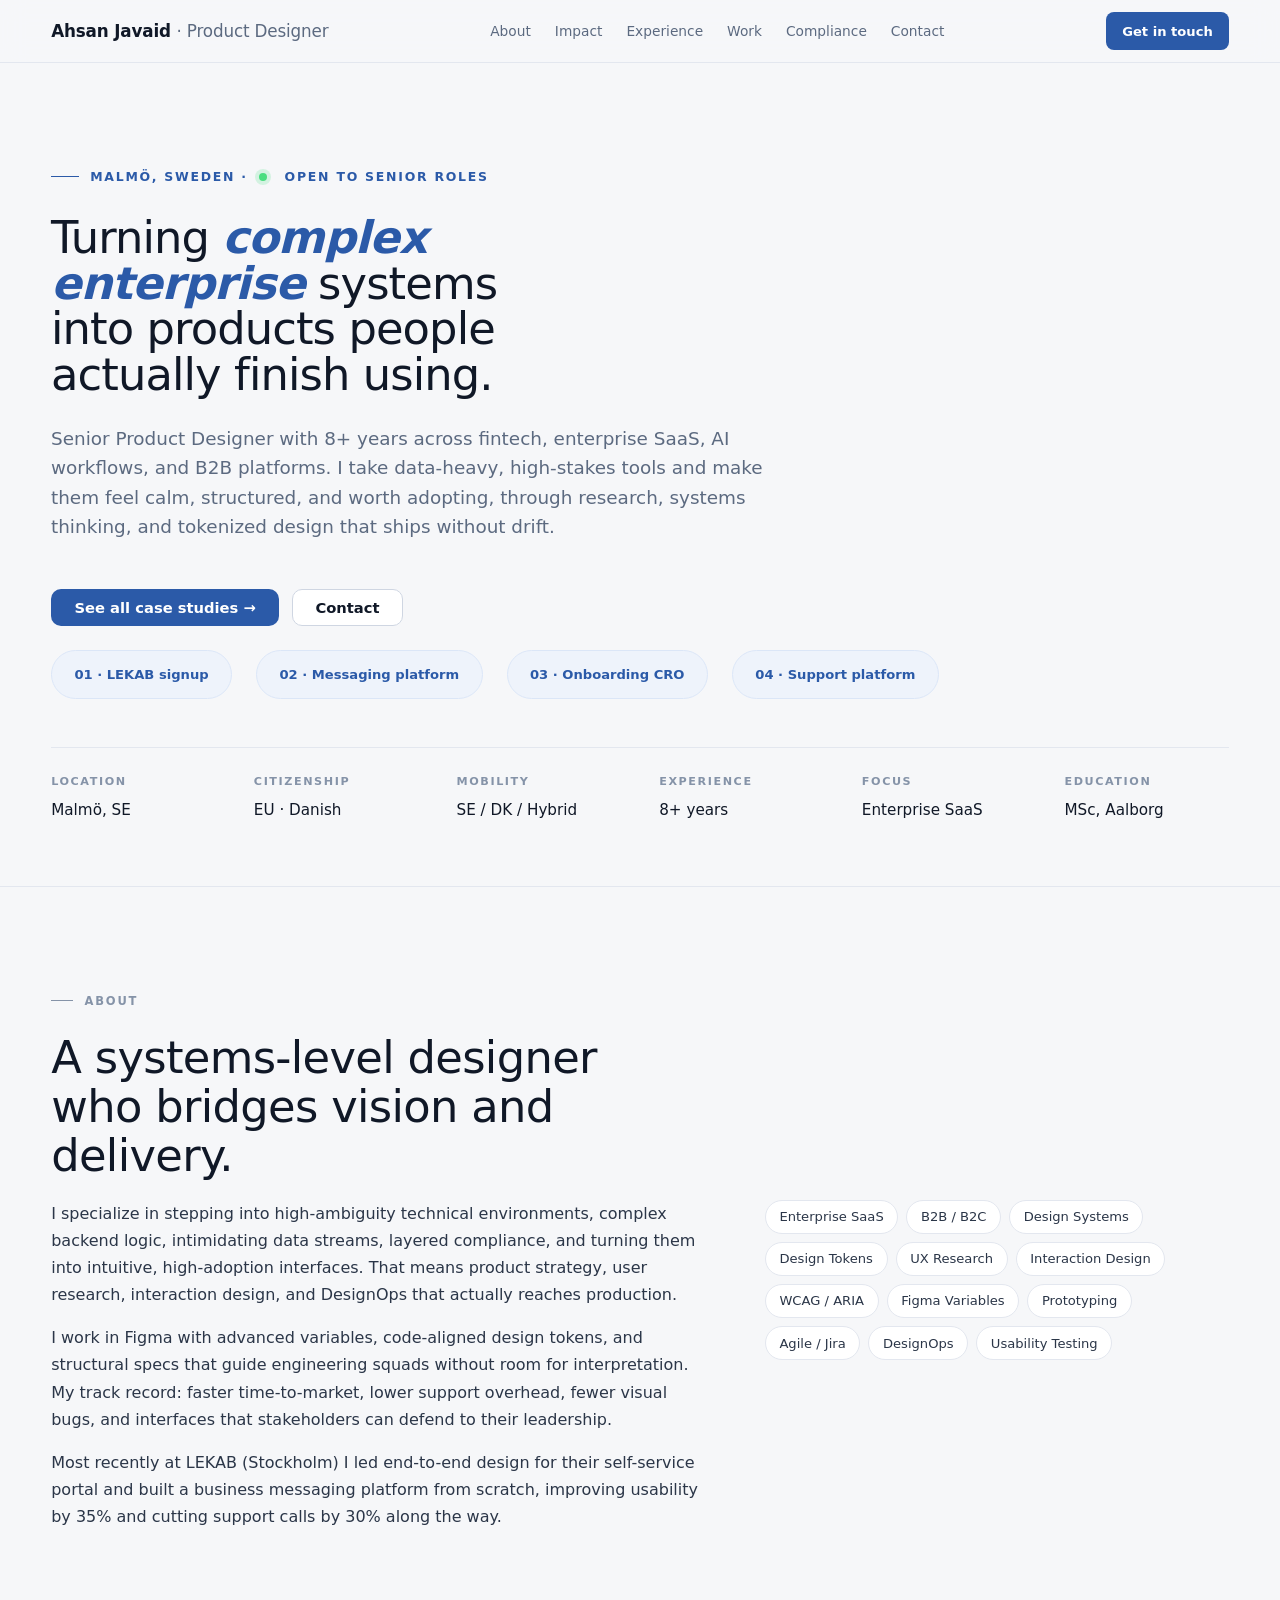
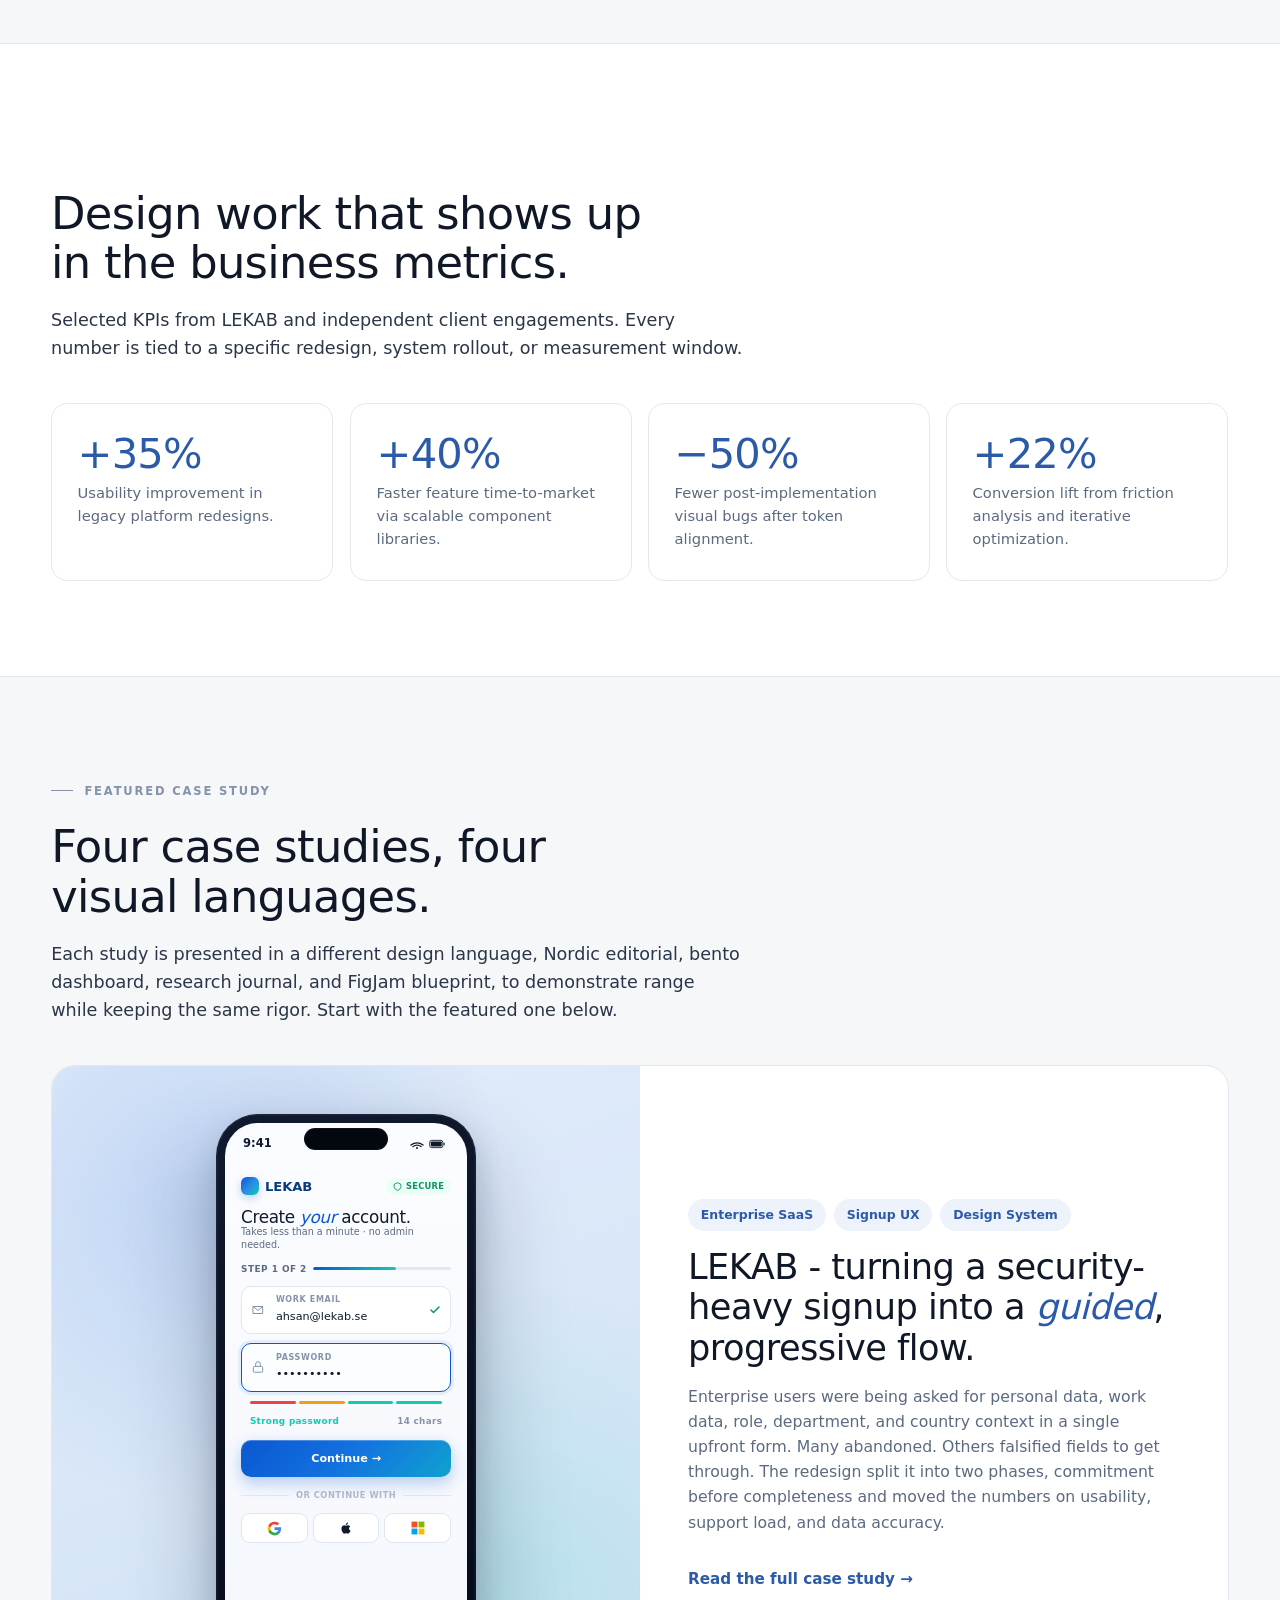
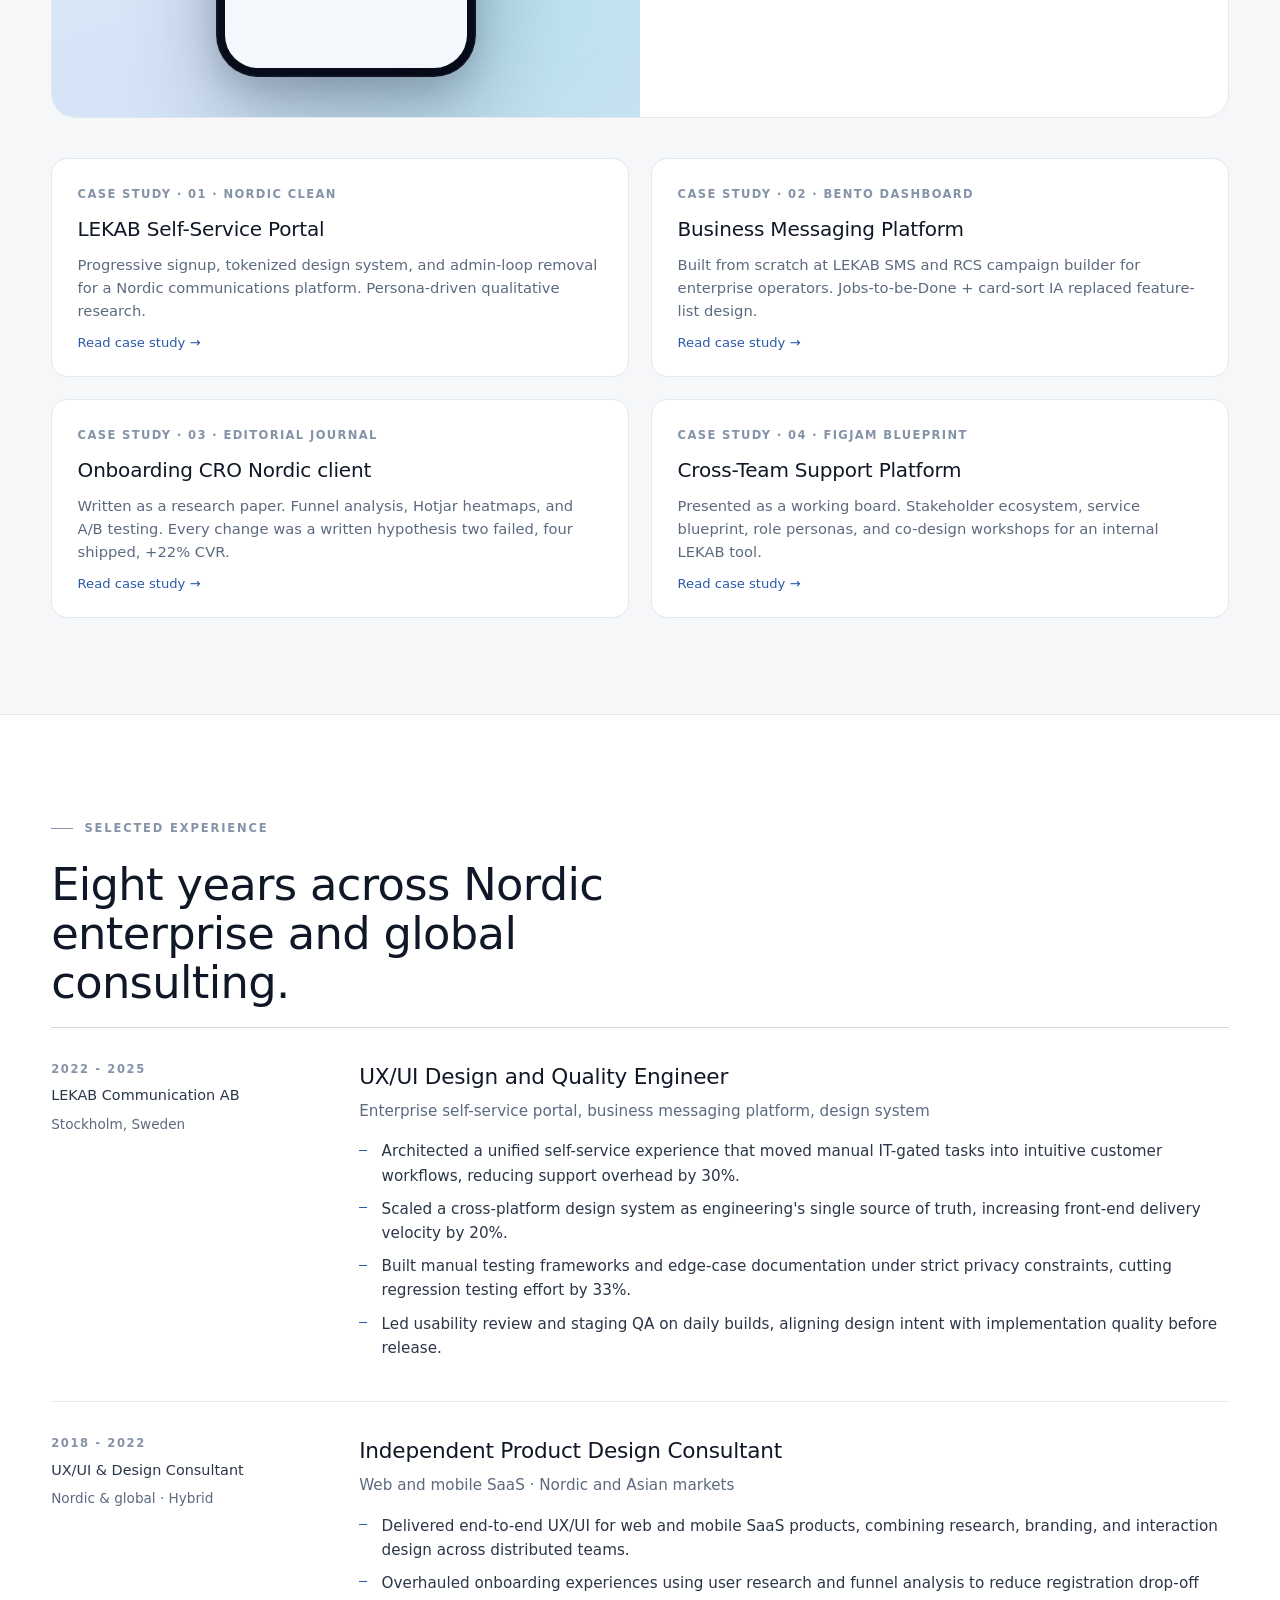
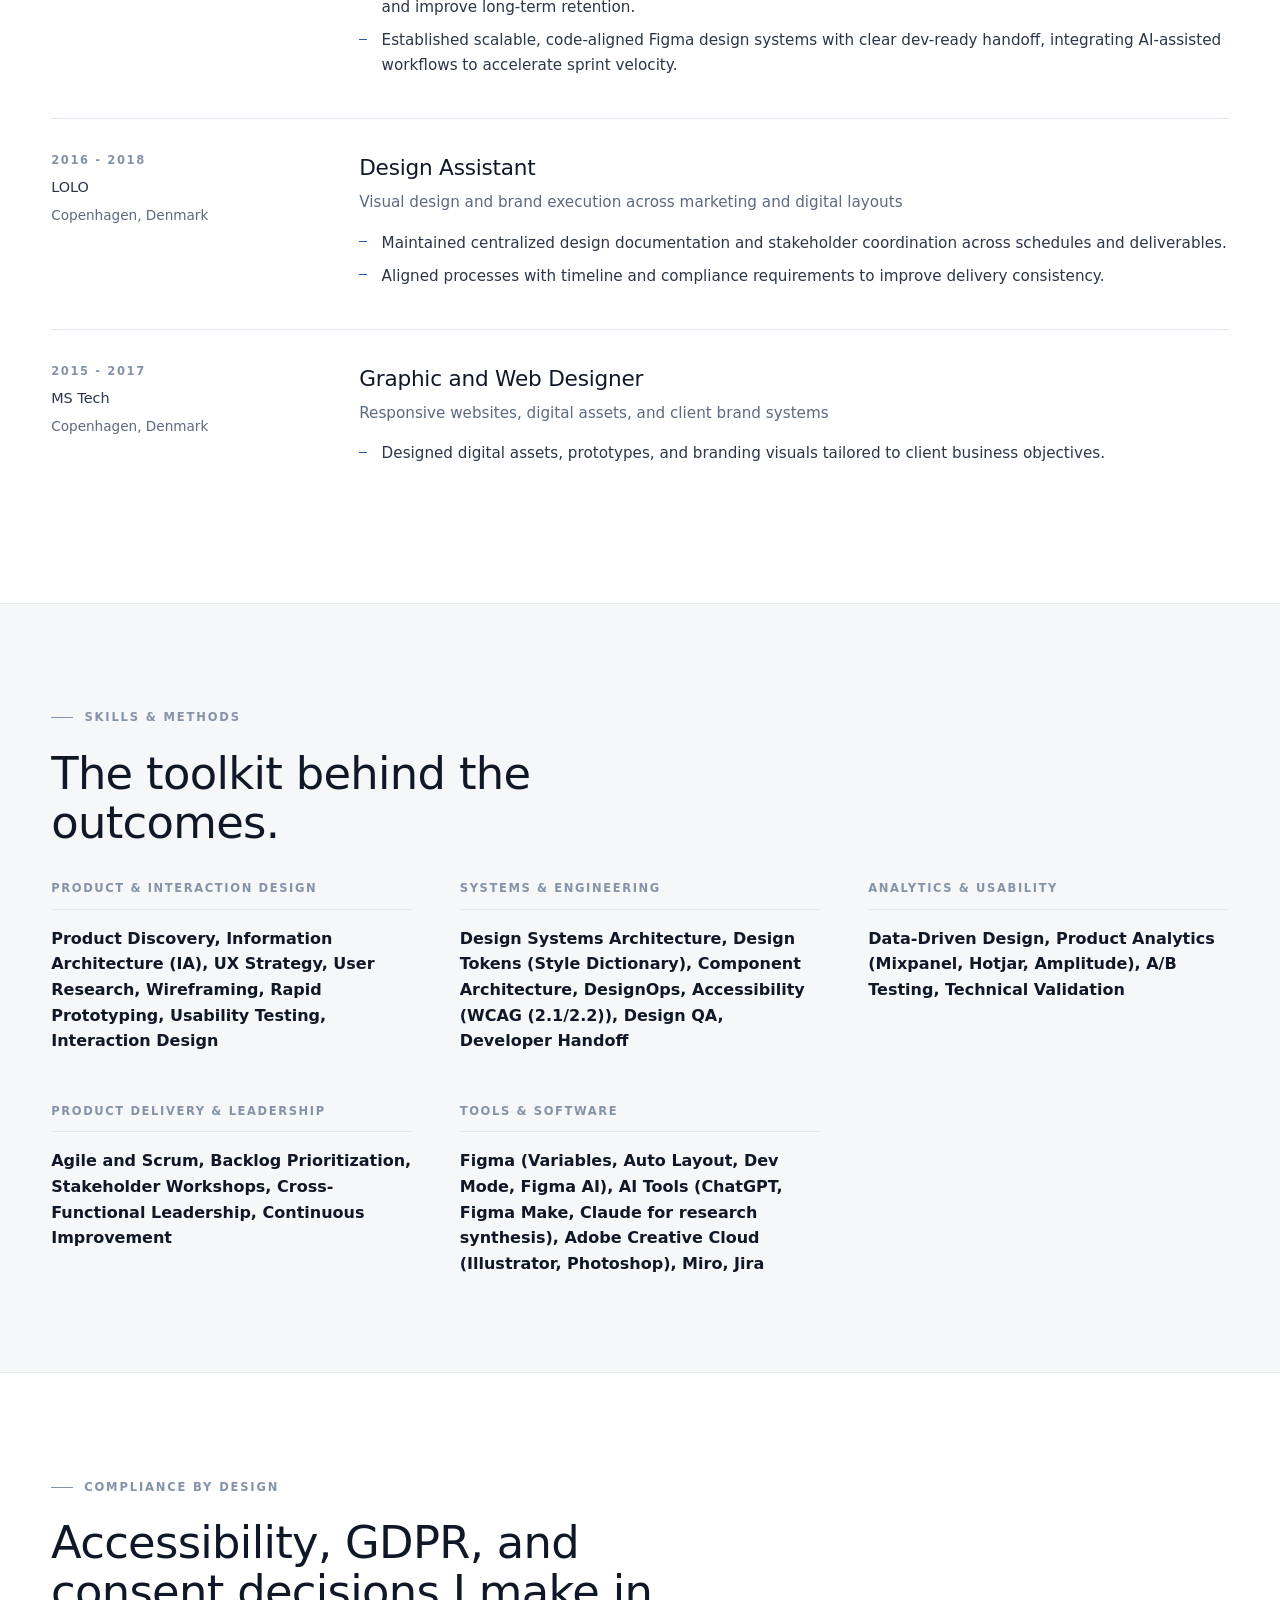
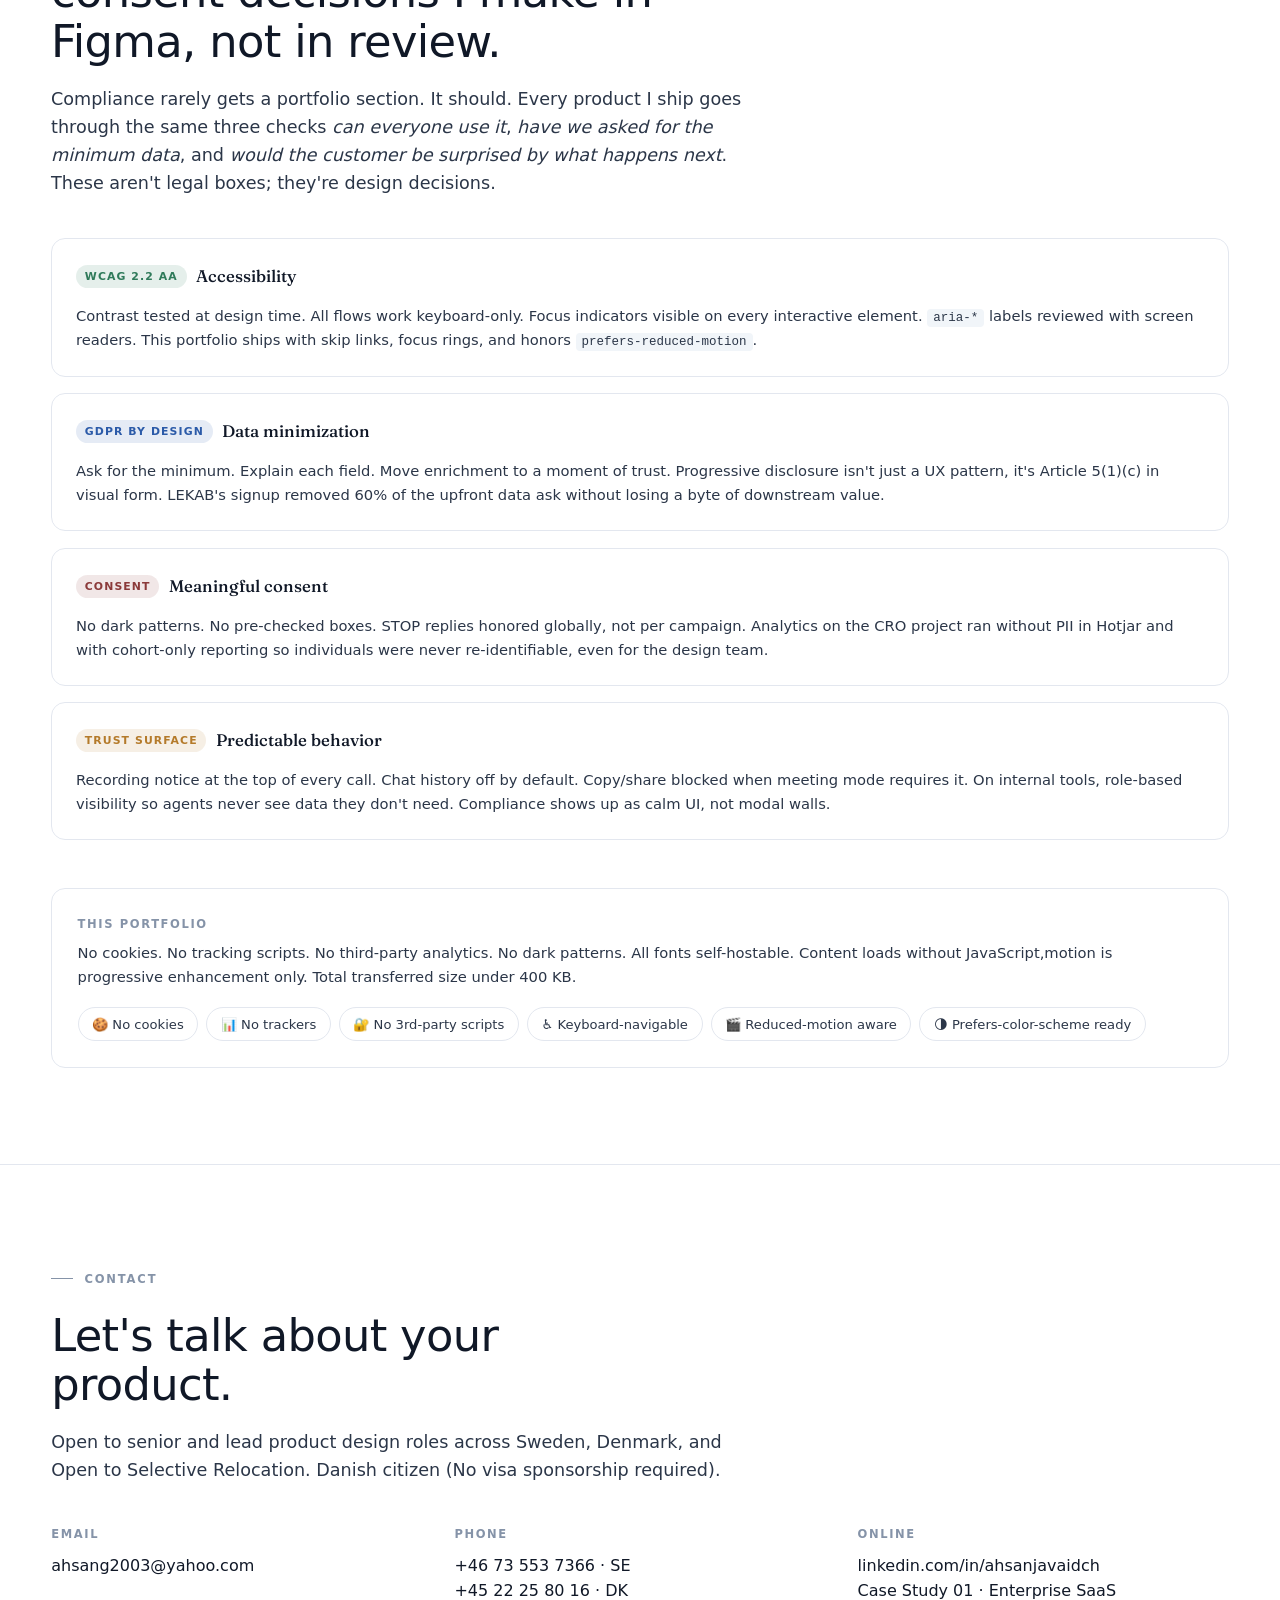
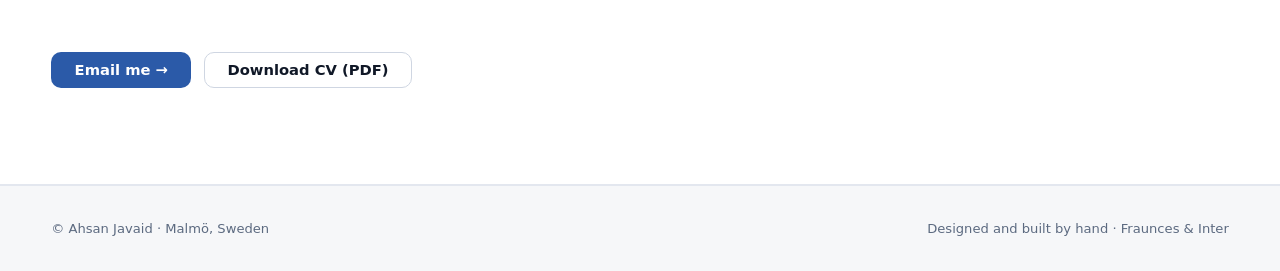
==== commit f7df588c: "Adjust font size for h1.display in index.html" ====
--- a/index.html
+++ b/index.html
@@ -98,7 +98,7 @@
     h1.display {
       font-family: "Figtree", system-ui, -apple-system, sans-serif;
       font-weight: 400;
-      font-size: clamp(2.4rem, 6vw, 4.8rem);
+      font-size: clamp(1.6rem, 3.8vw, 2.8rem);
       line-height: 1.02;
       letter-spacing: -0.02em;
       margin: 0 0 1.6rem;
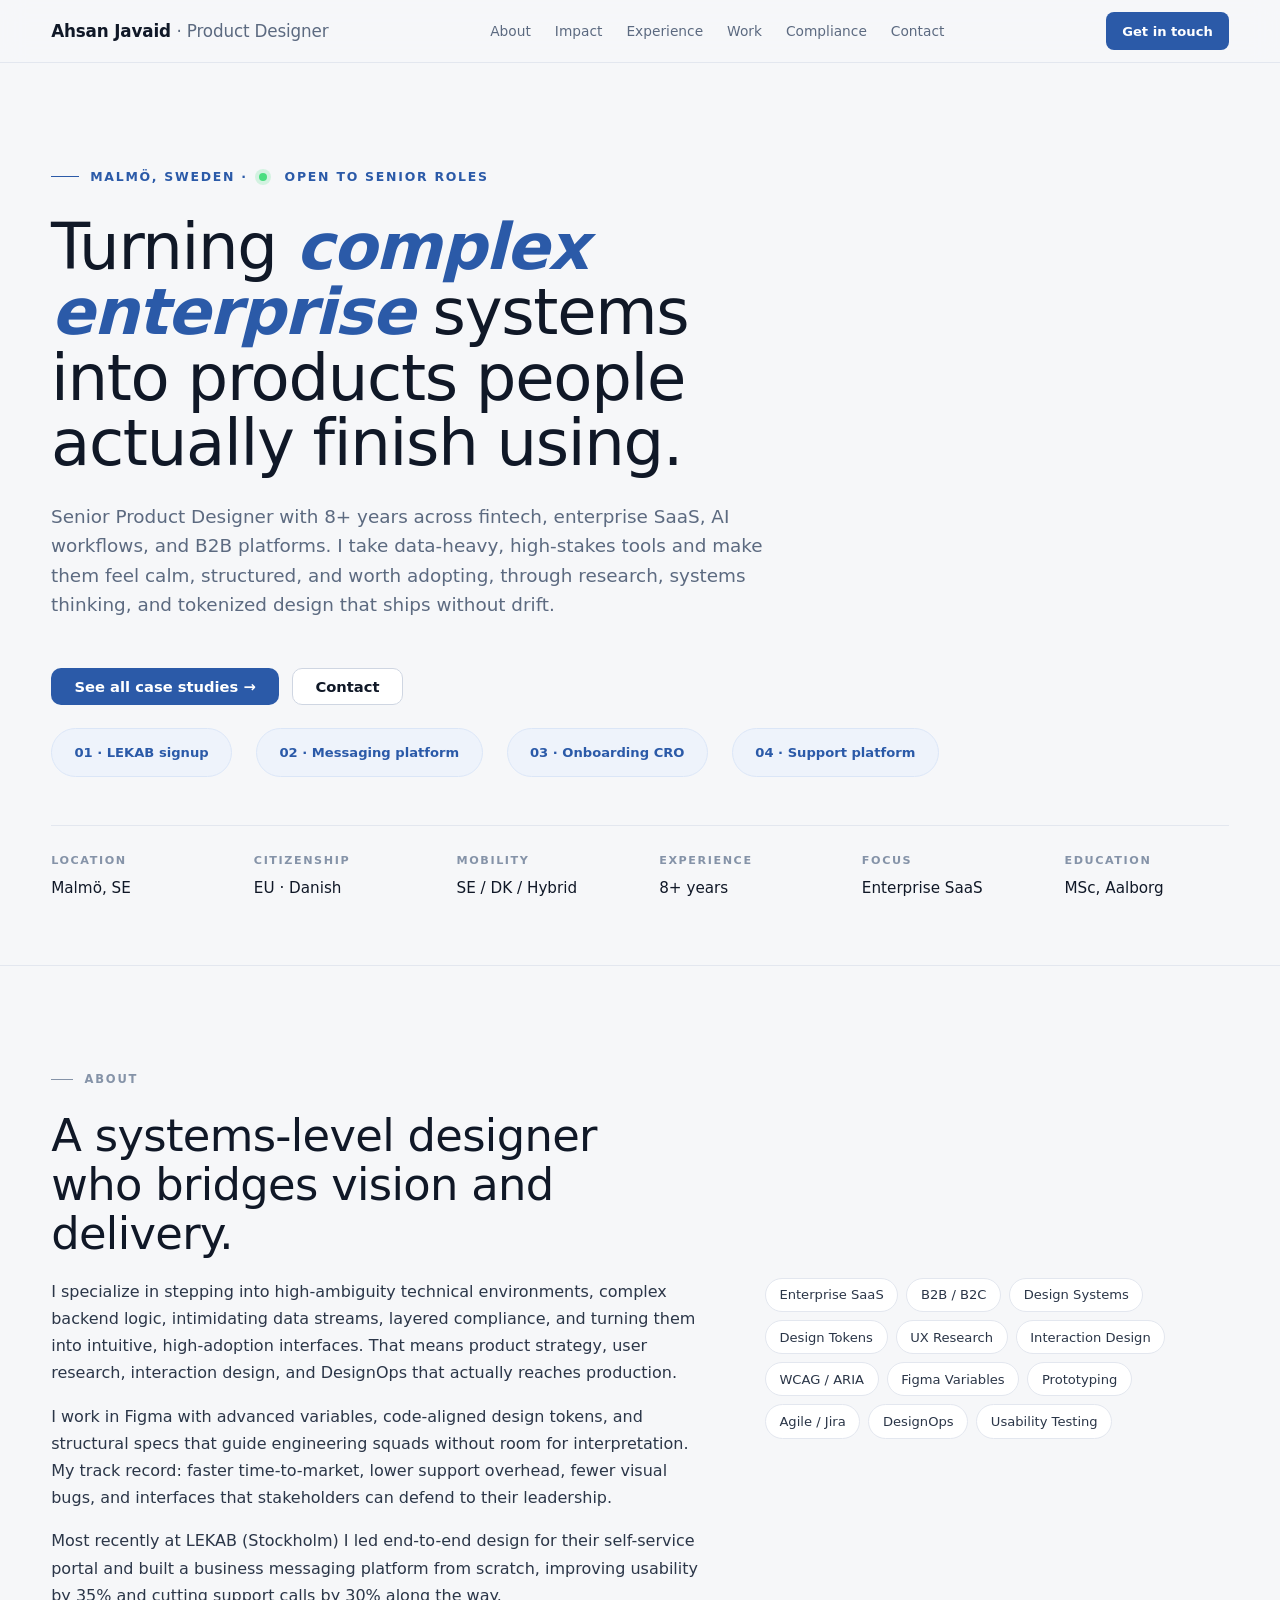
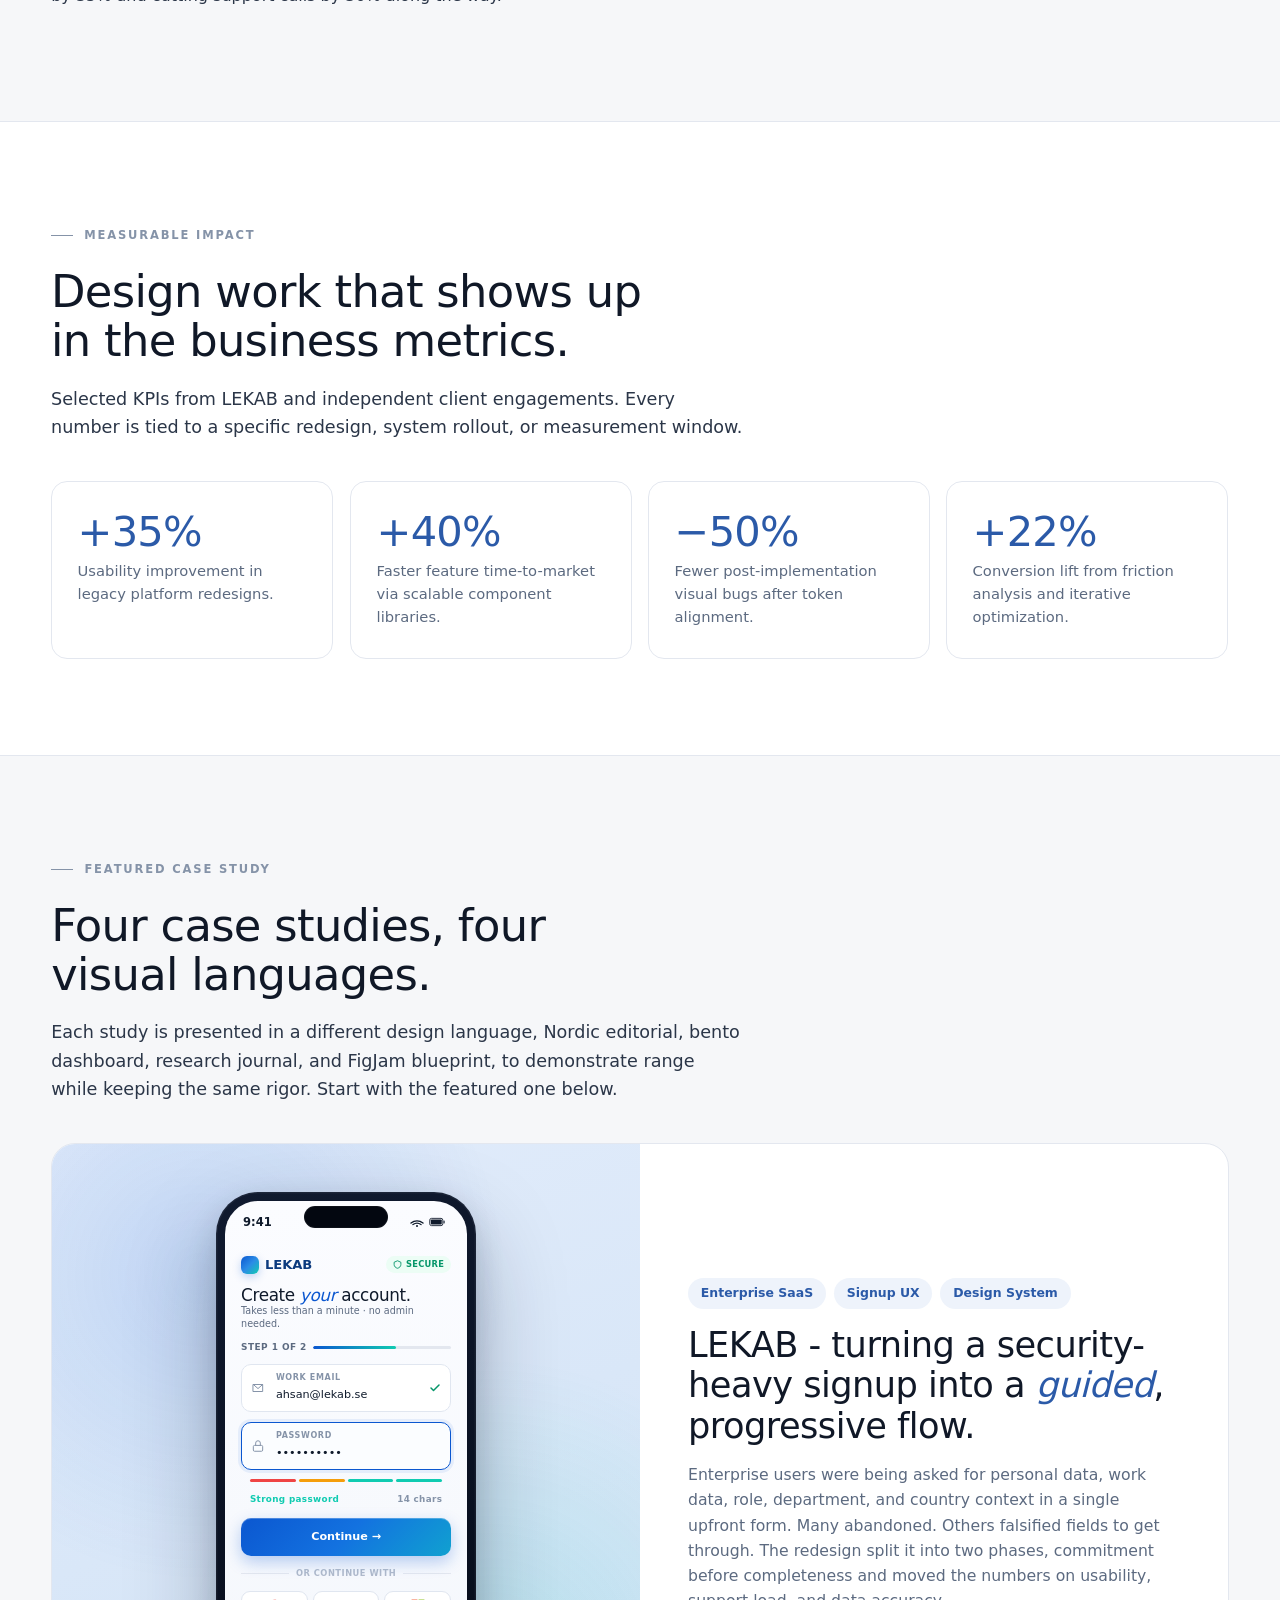
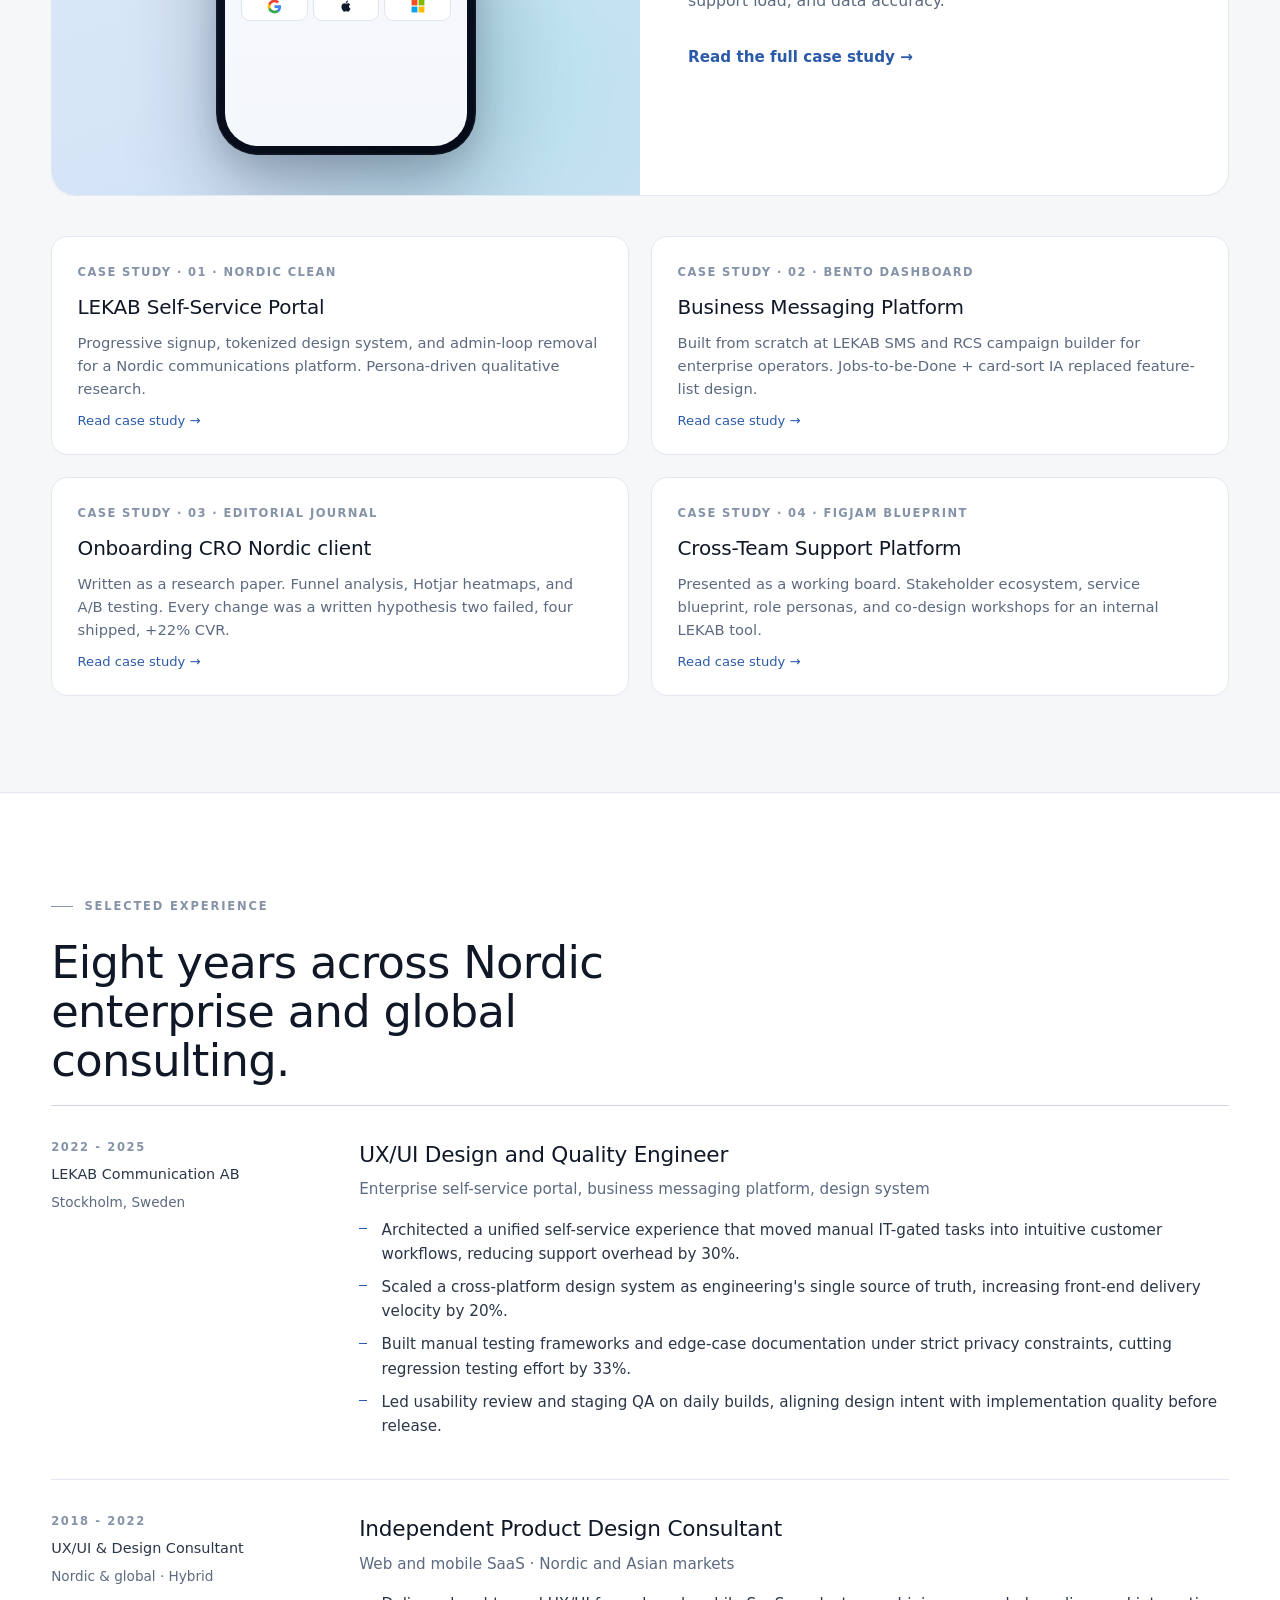
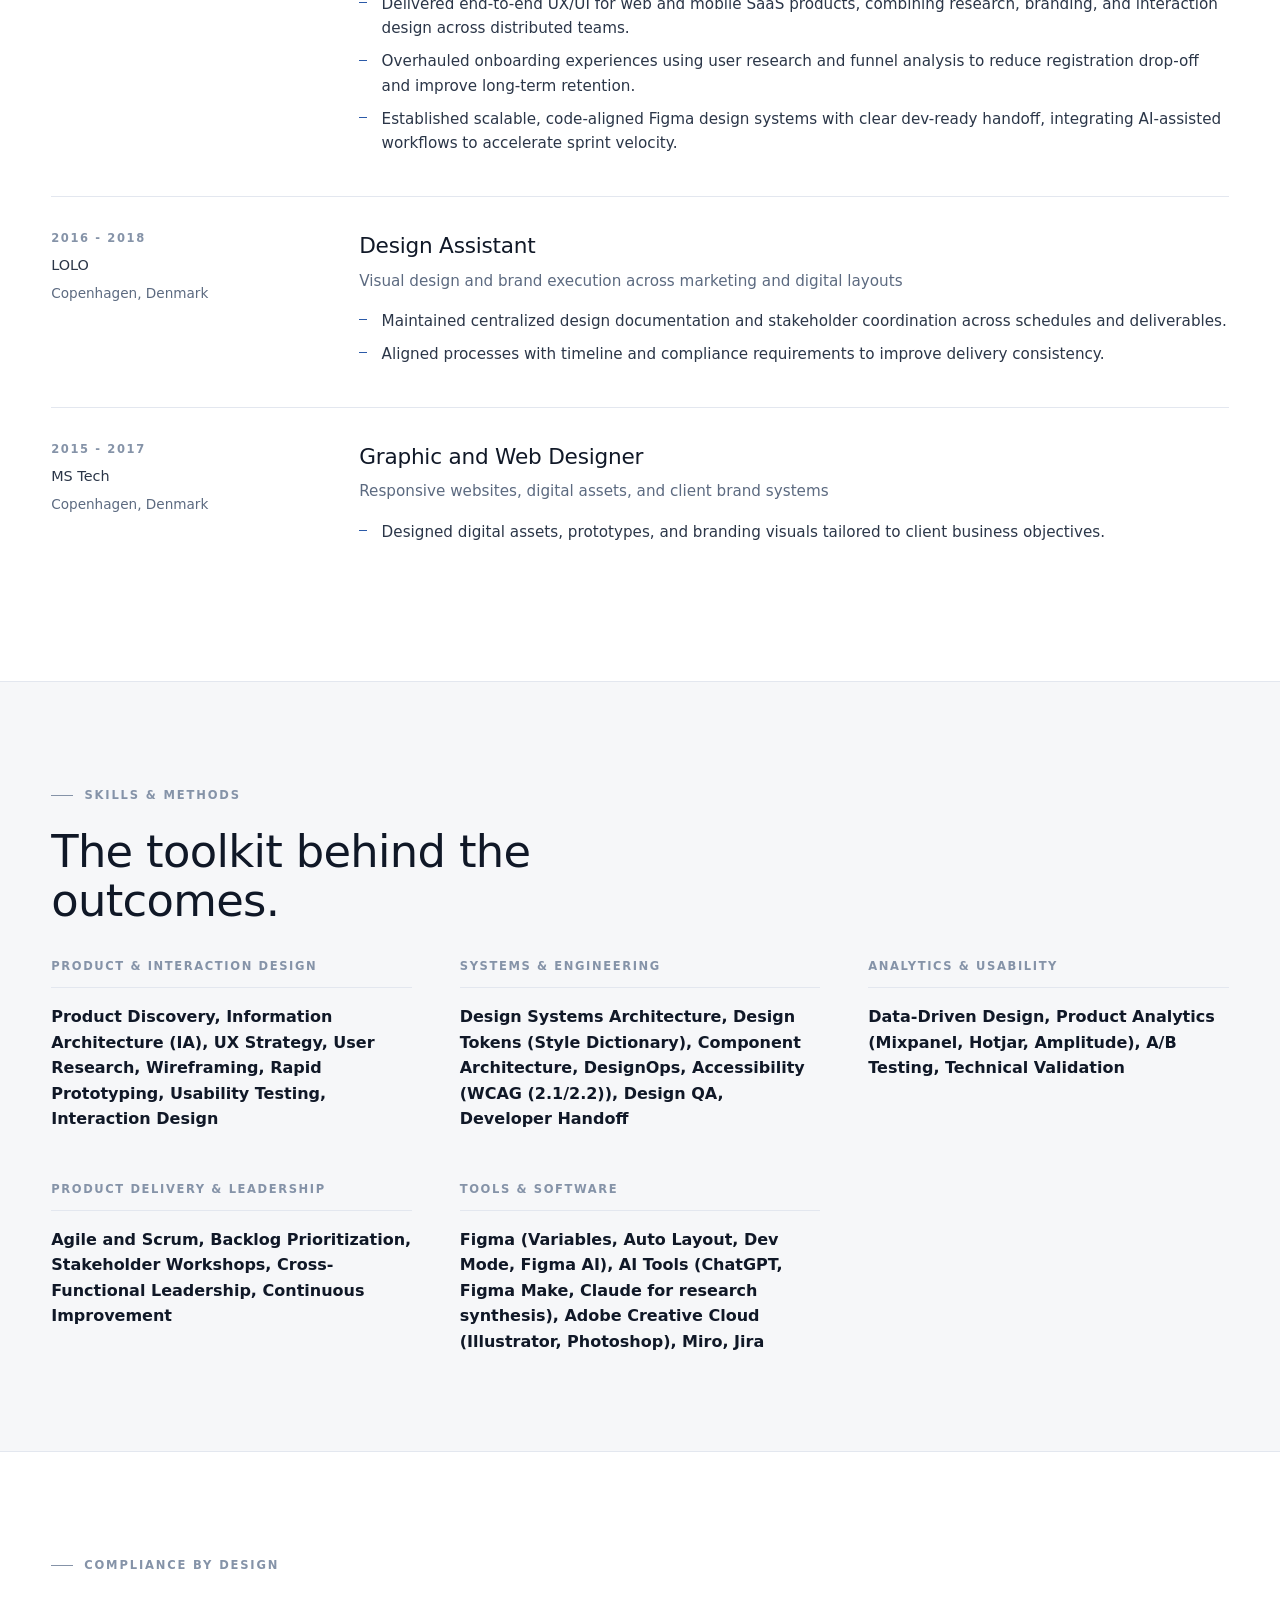
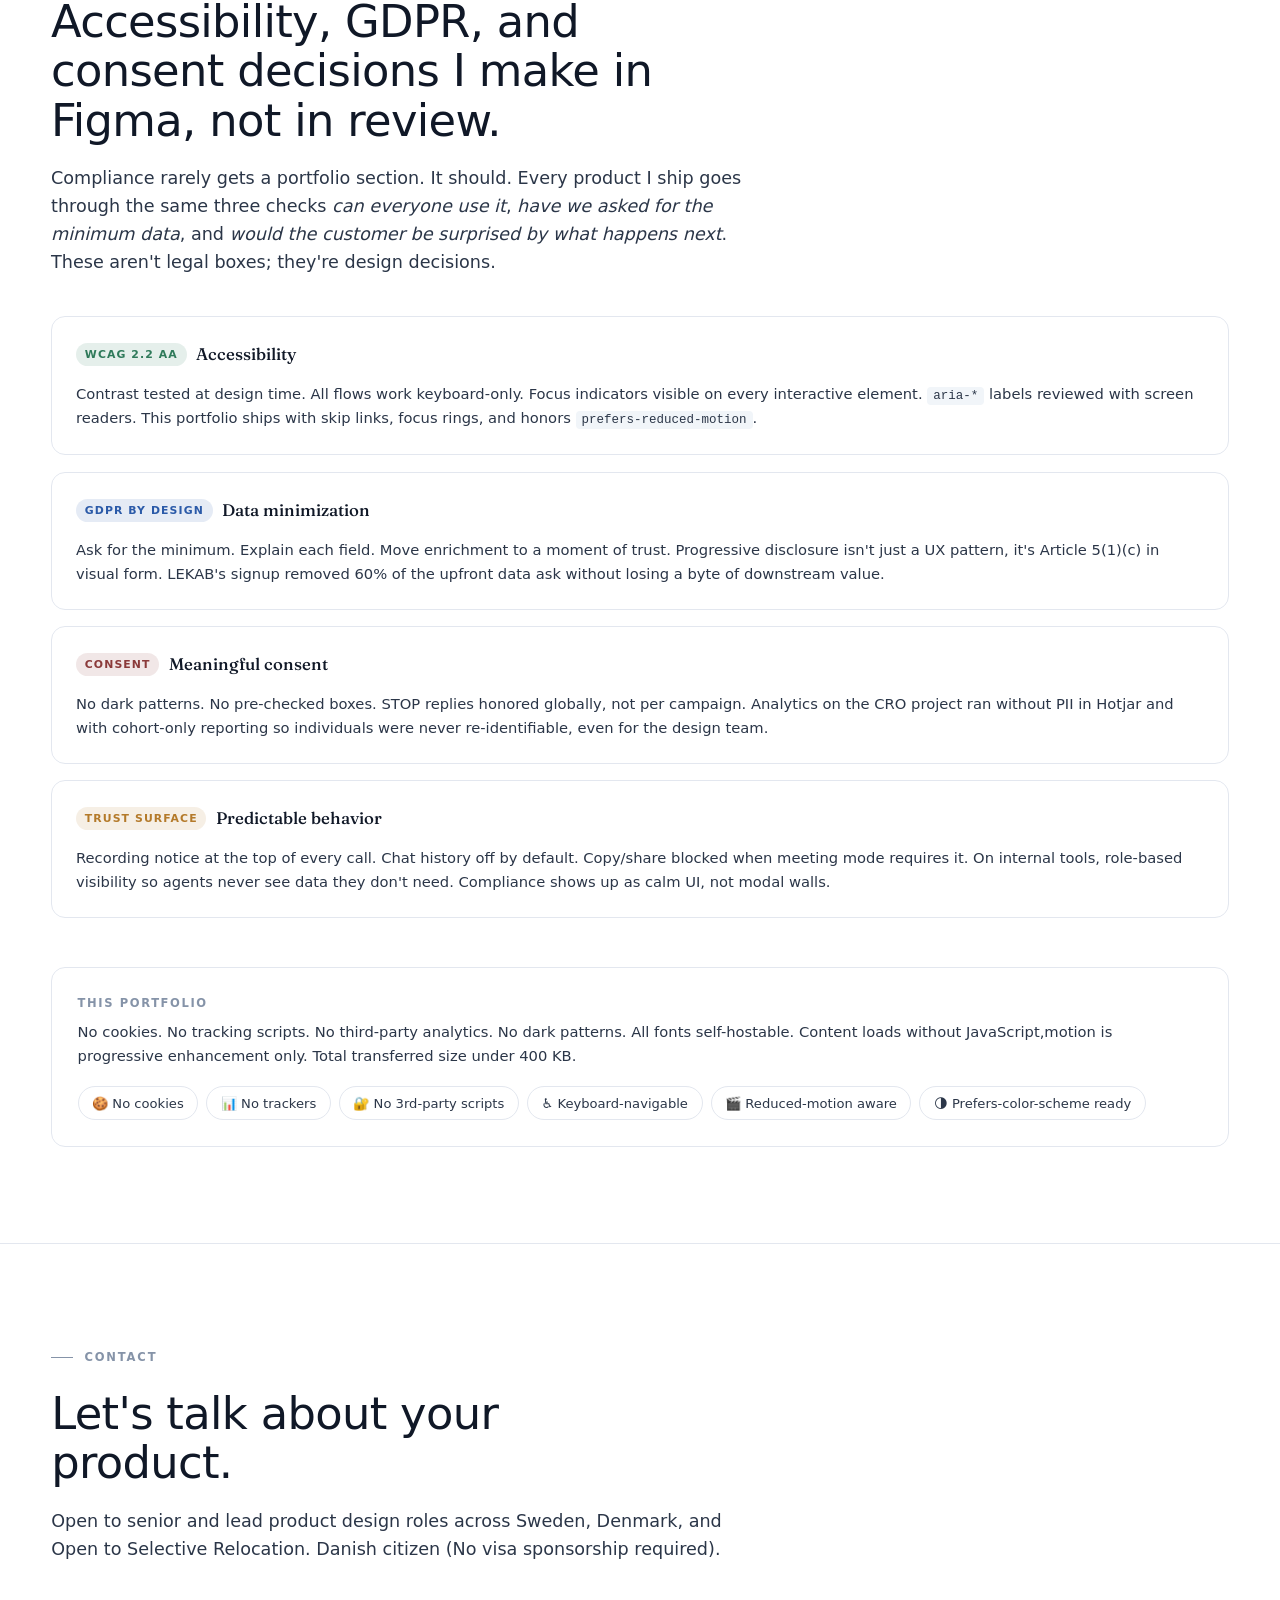
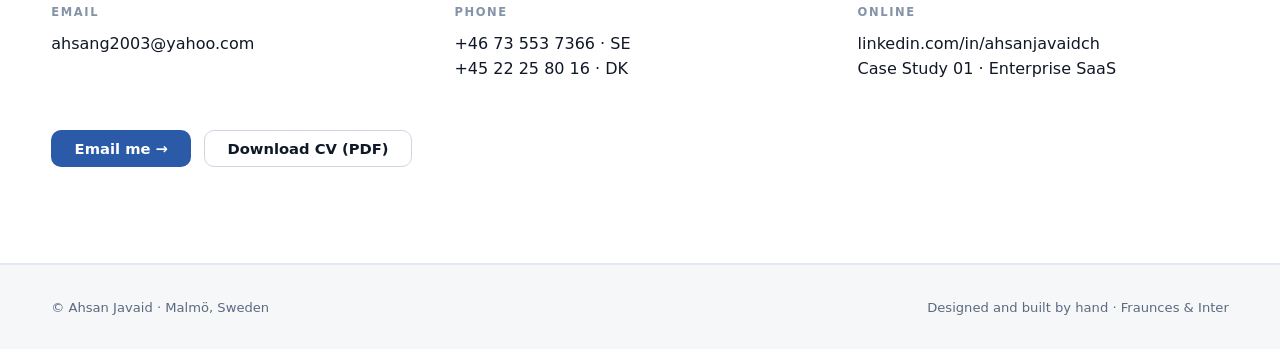
==== commit 48677377: "Update index.html" ====
--- a/index.html
+++ b/index.html
@@ -98,7 +98,7 @@
     h1.display {
       font-family: "Figtree", system-ui, -apple-system, sans-serif;
       font-weight: 400;
-      font-size: clamp(1.6rem, 3.8vw, 2.8rem);
+      font-size: clamp(2.0rem, 5vw, 4.0rem);
       line-height: 1.02;
       letter-spacing: -0.02em;
       margin: 0 0 1.6rem;
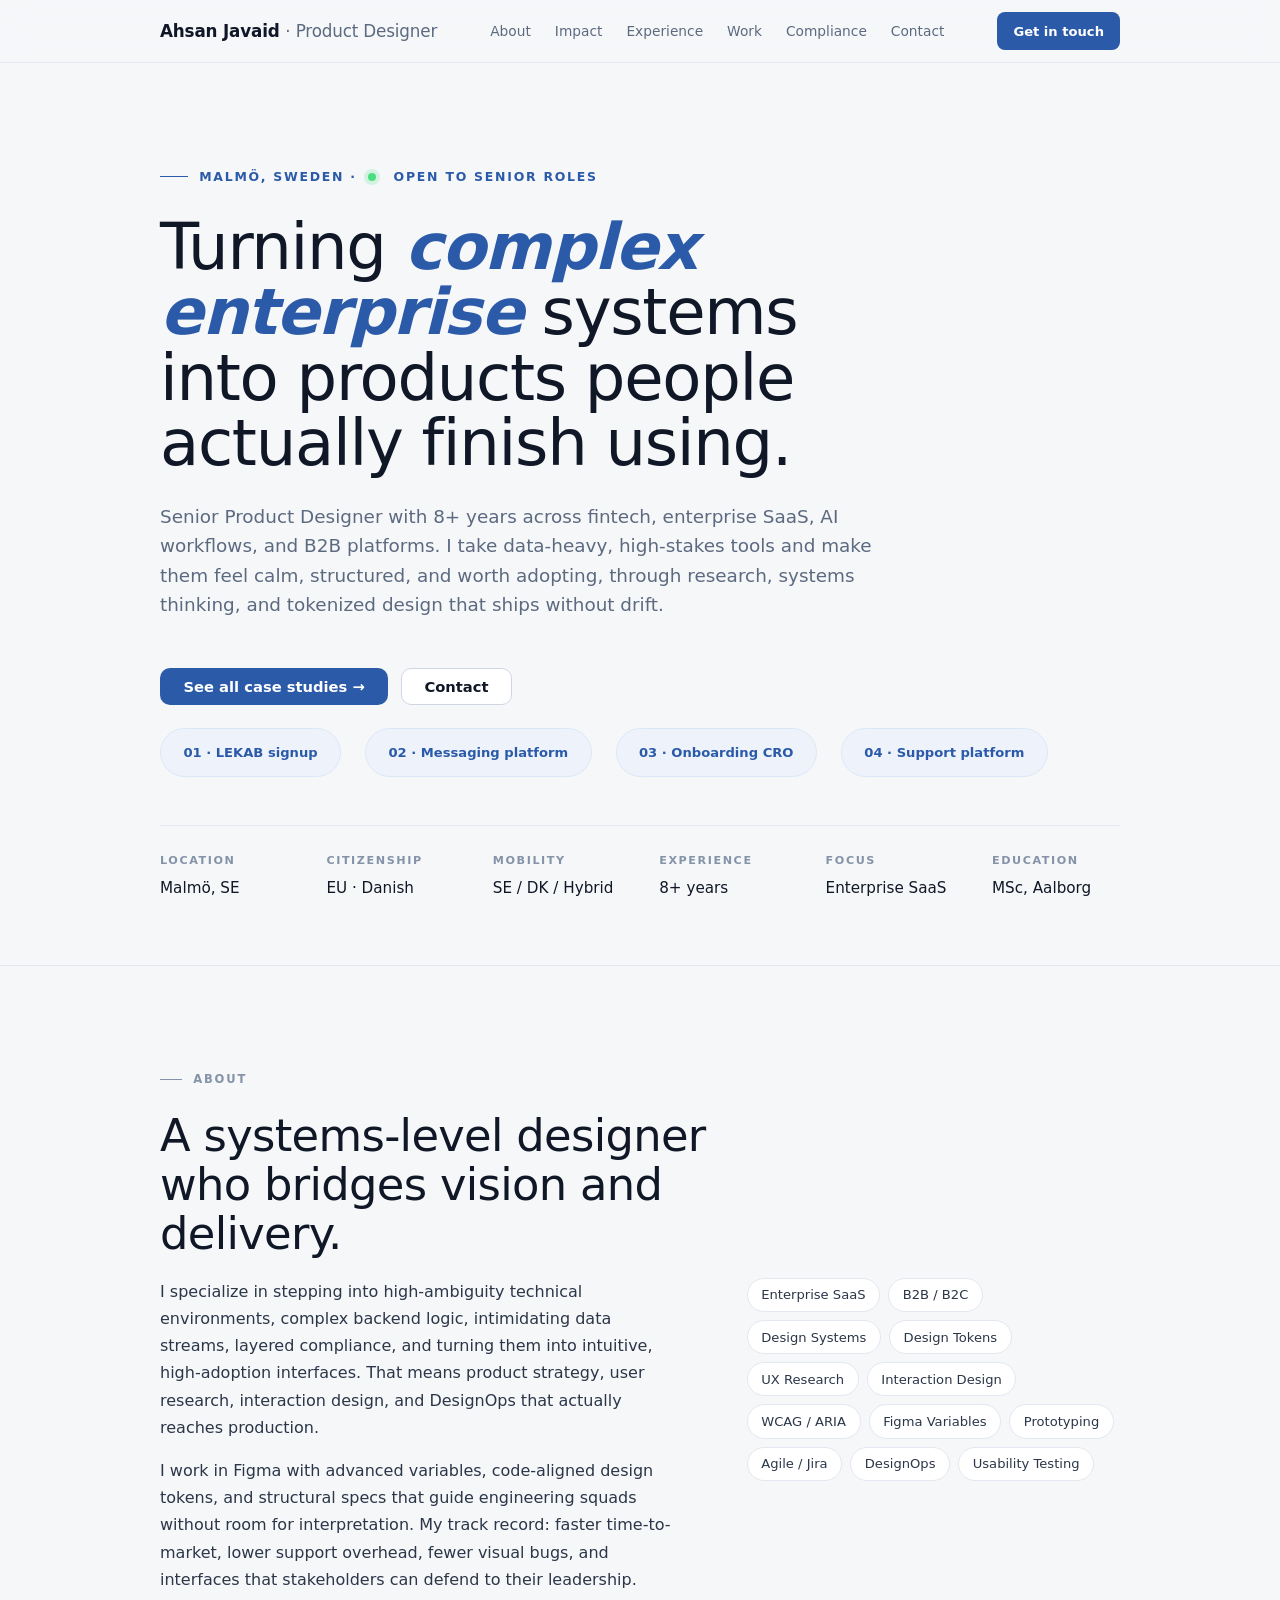
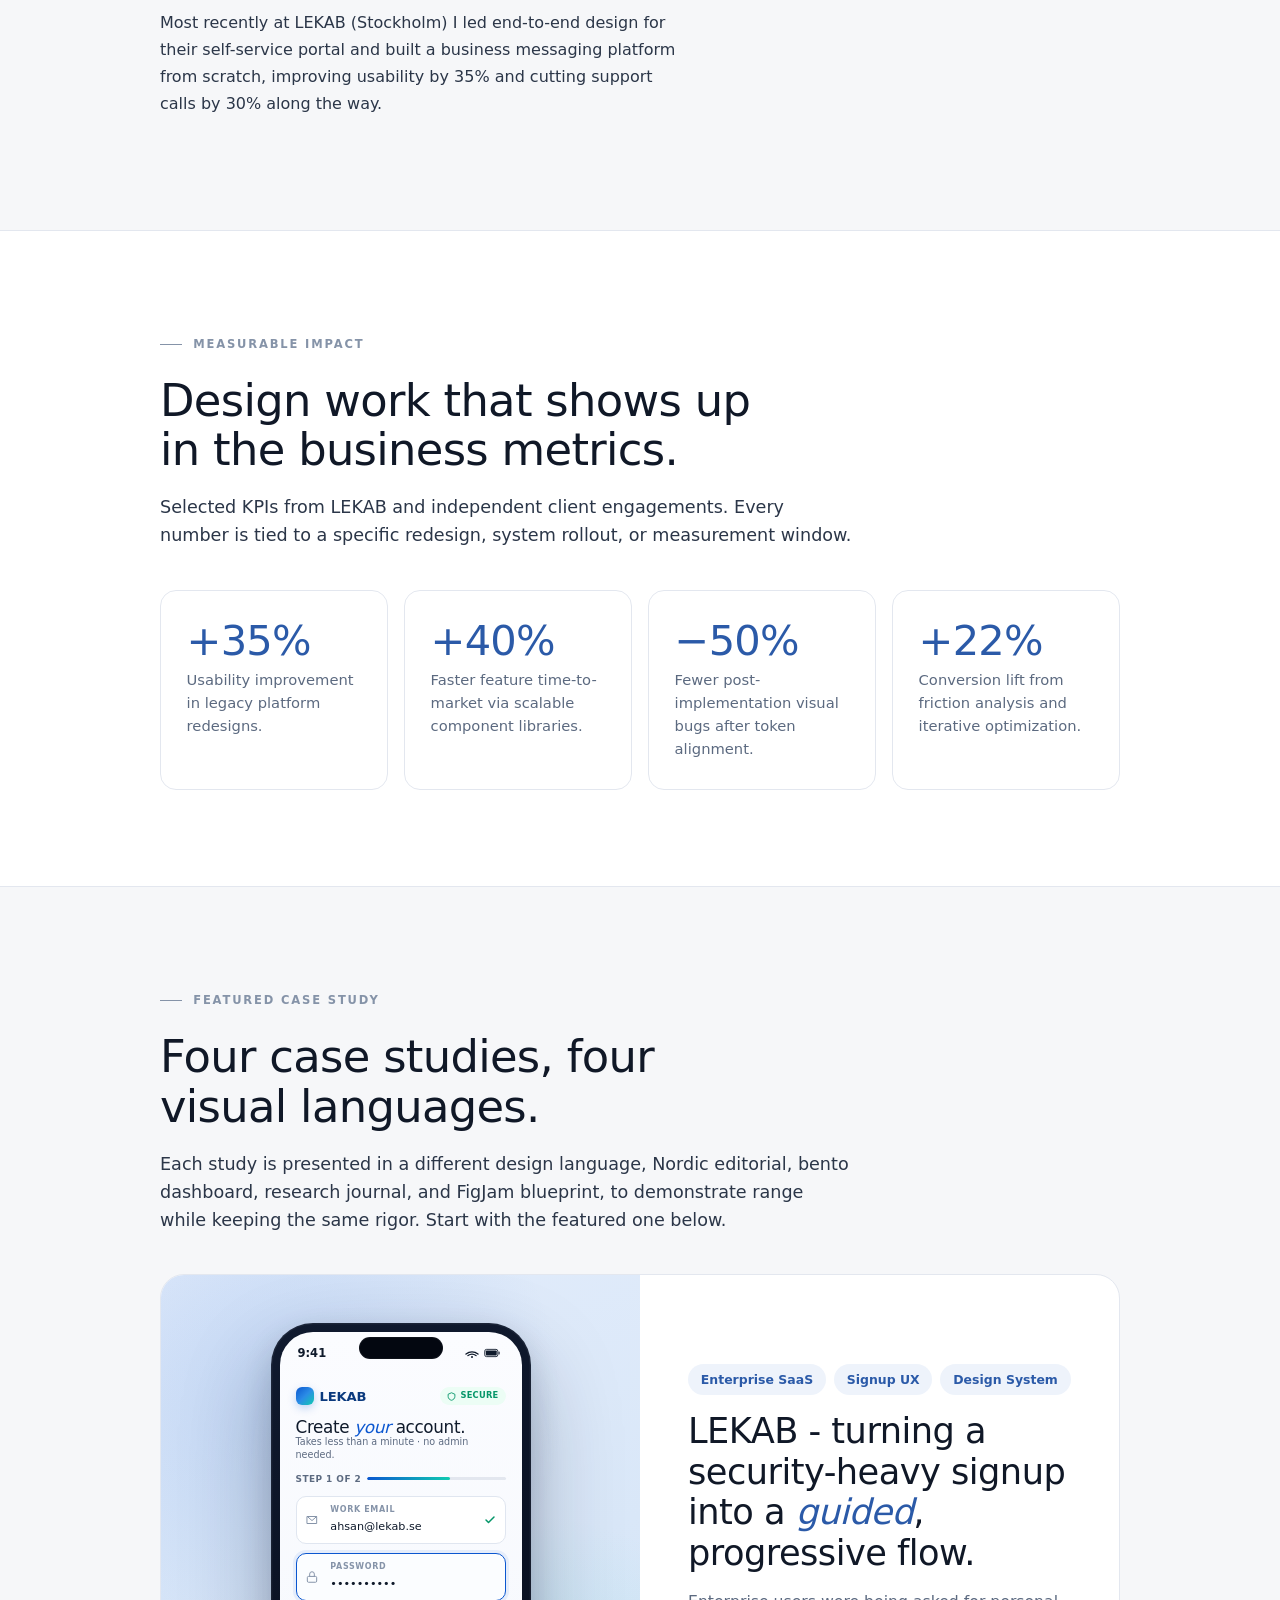
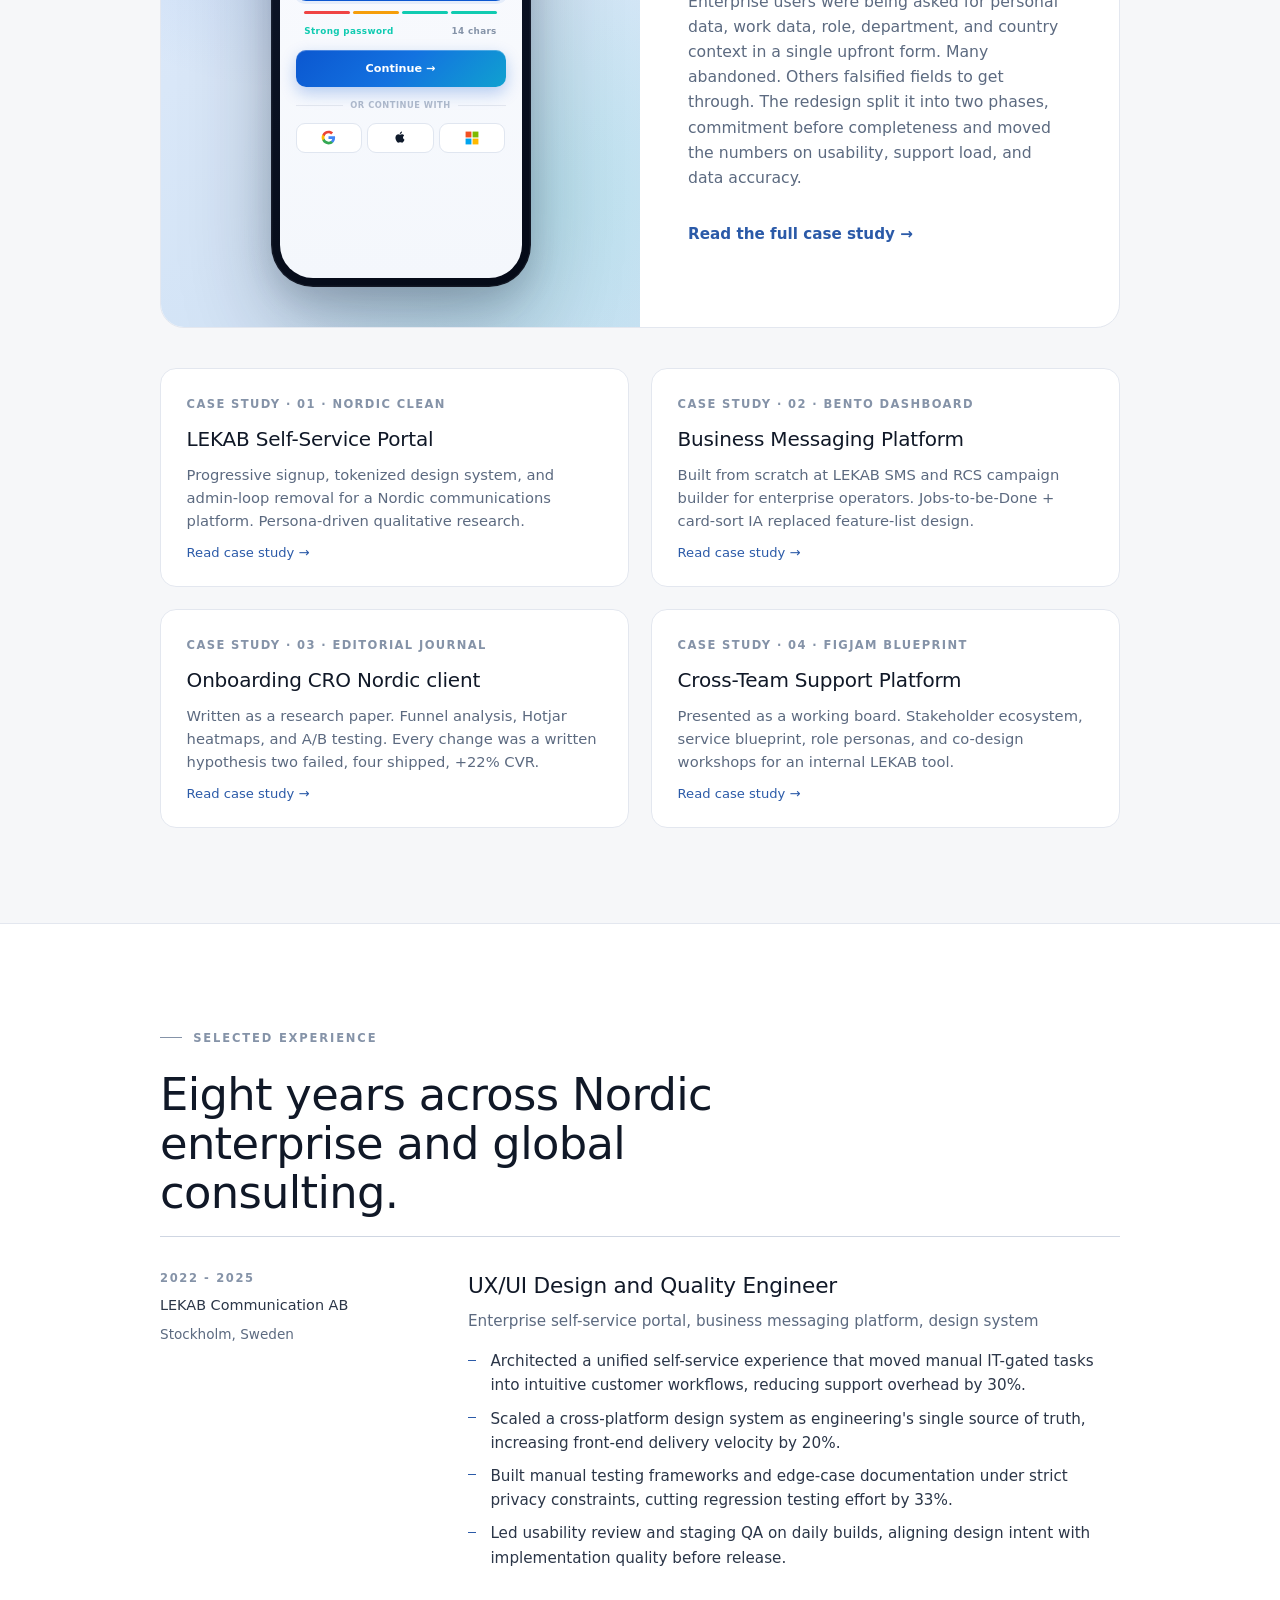
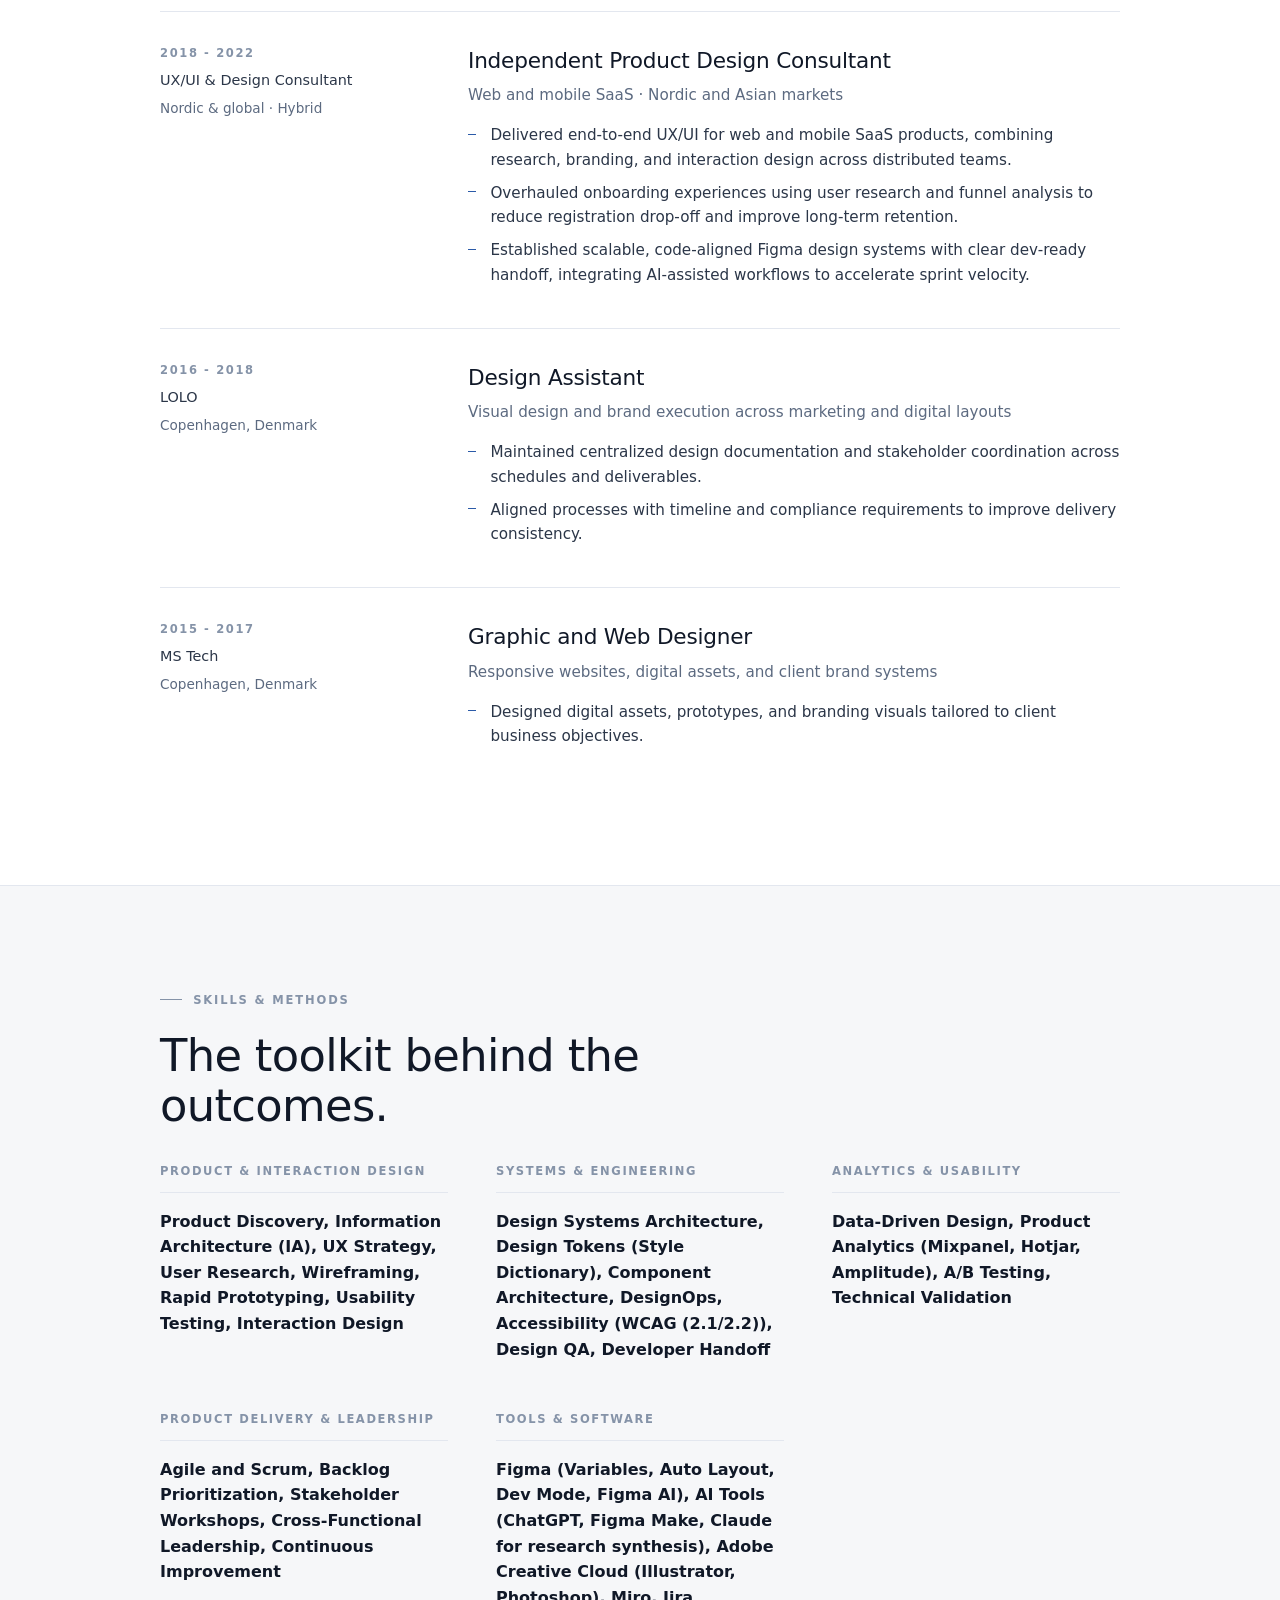
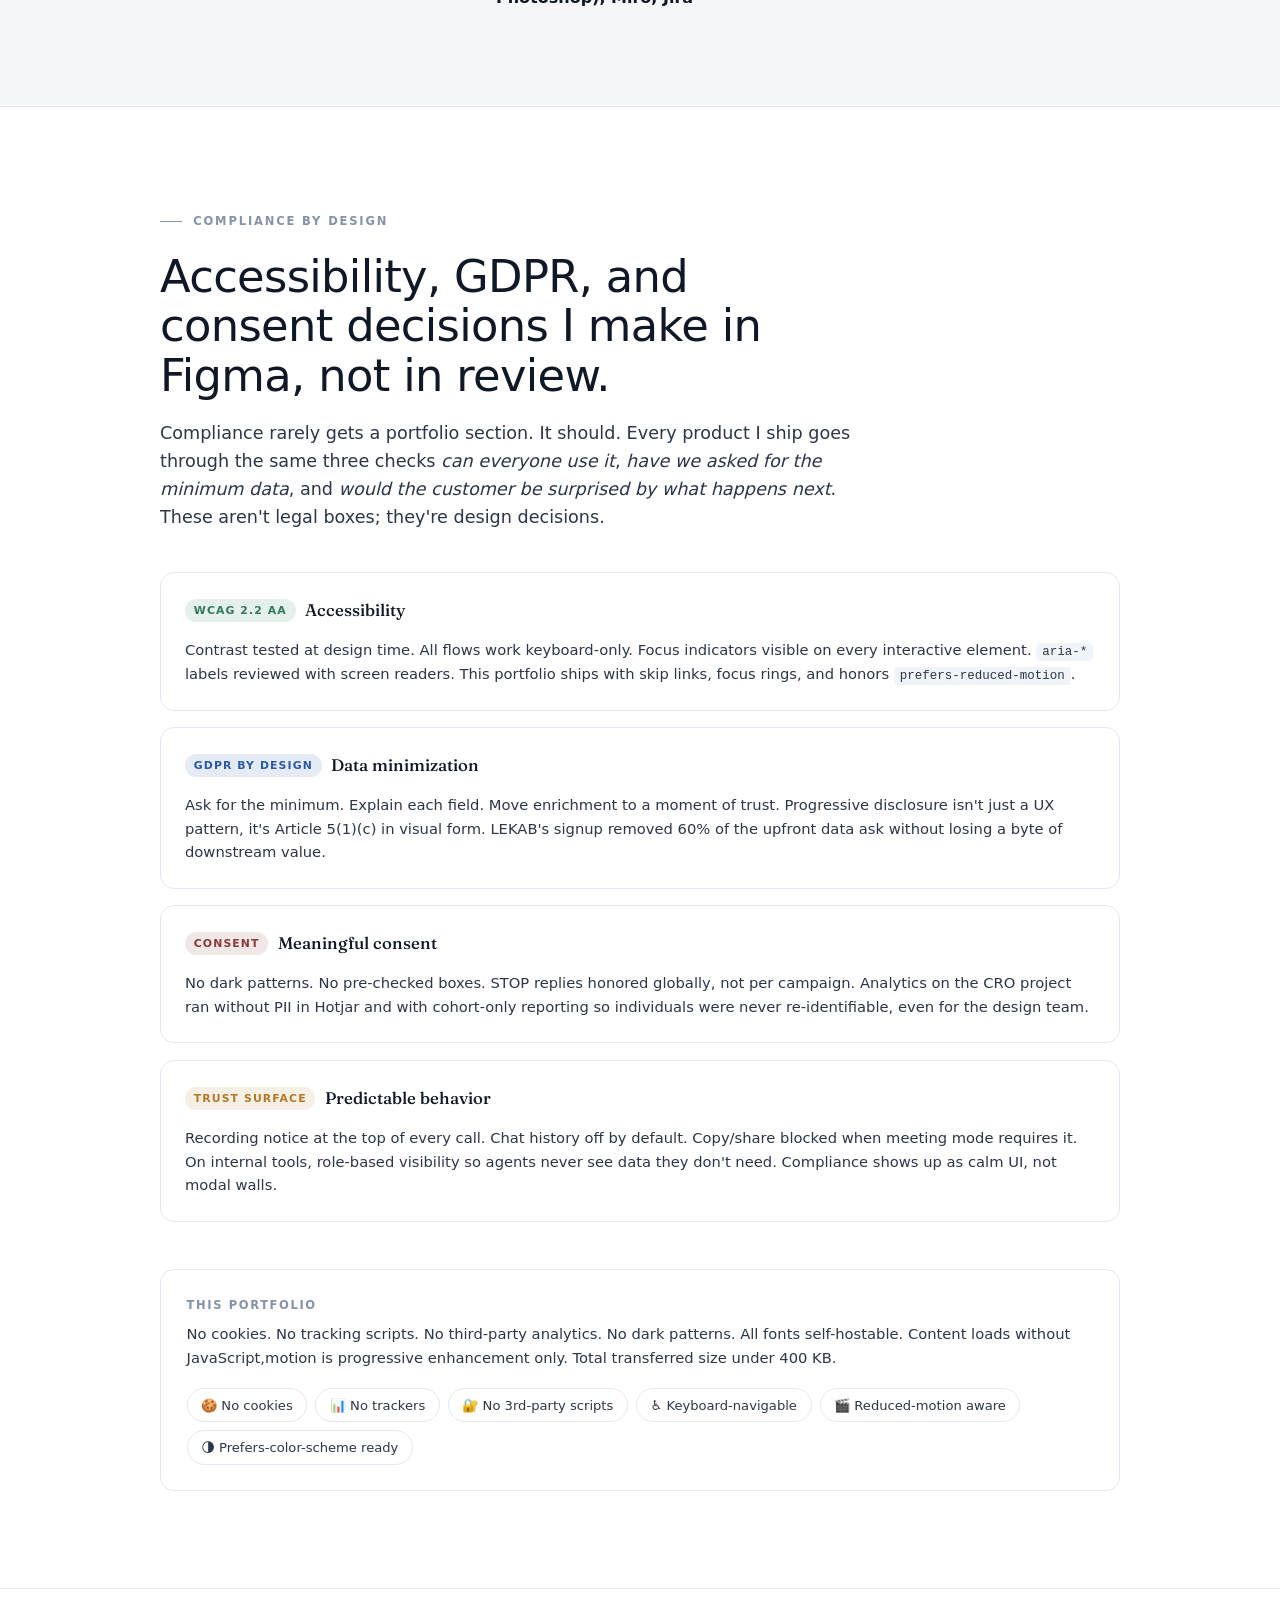
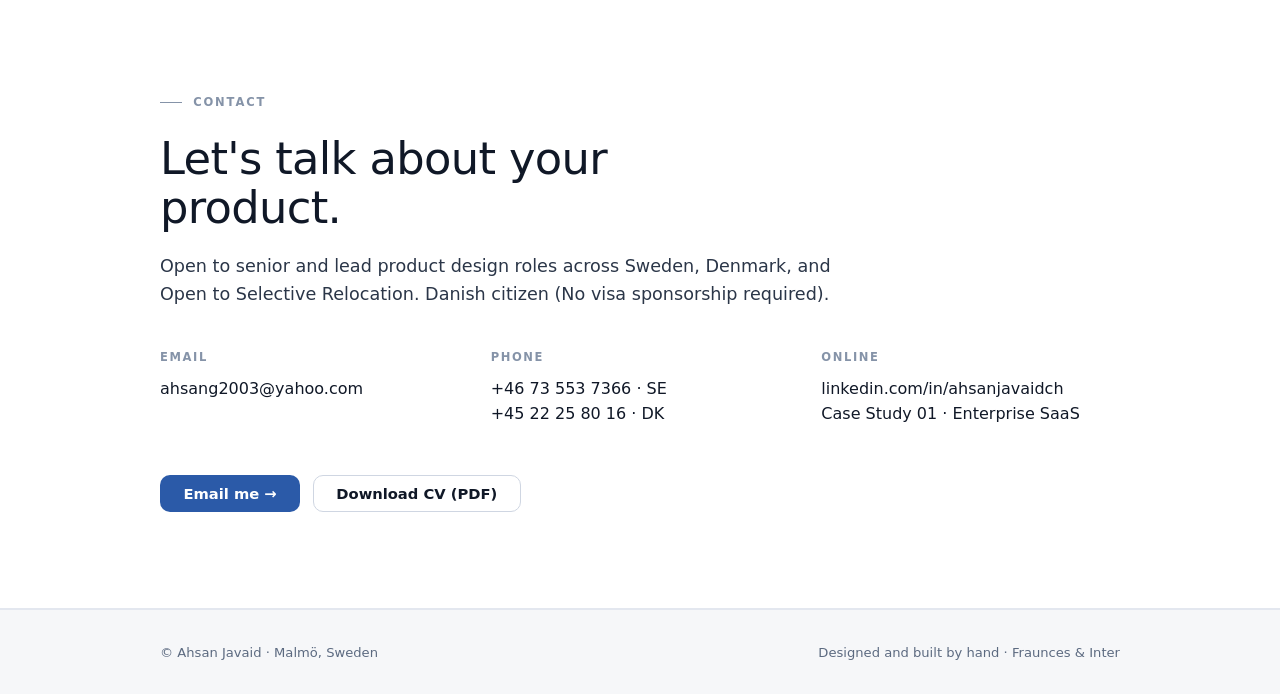
==== commit 489450c1: "Update index.html" ====
--- a/index.html
+++ b/index.html
@@ -47,7 +47,7 @@
       -webkit-font-smoothing: antialiased;
     }
 
-    .wrap { width: min(1180px, 92%); margin: 0 auto; }
+    .wrap { width: min(960px, 92%); margin: 0 auto; }
     .wrap-narrow { width: min(820px, 92%); margin: 0 auto; }
     a { color: inherit; }
 
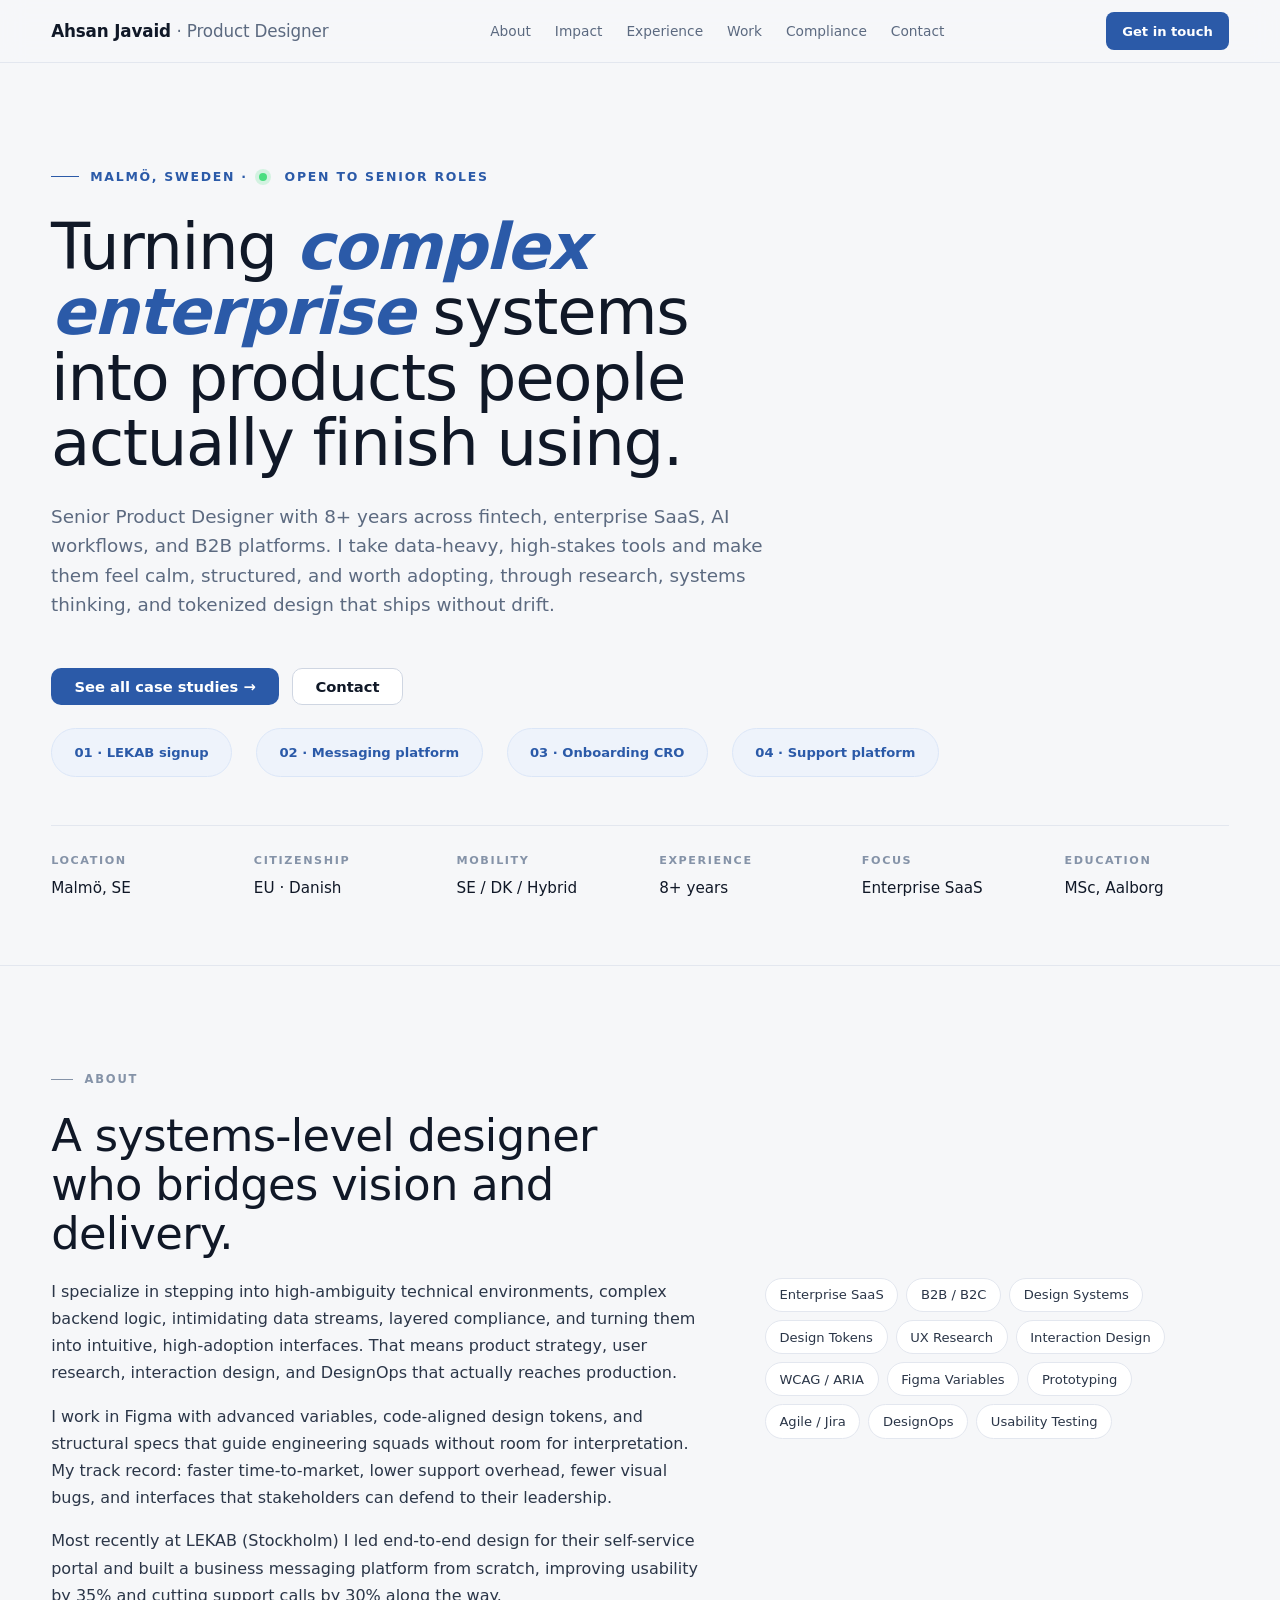
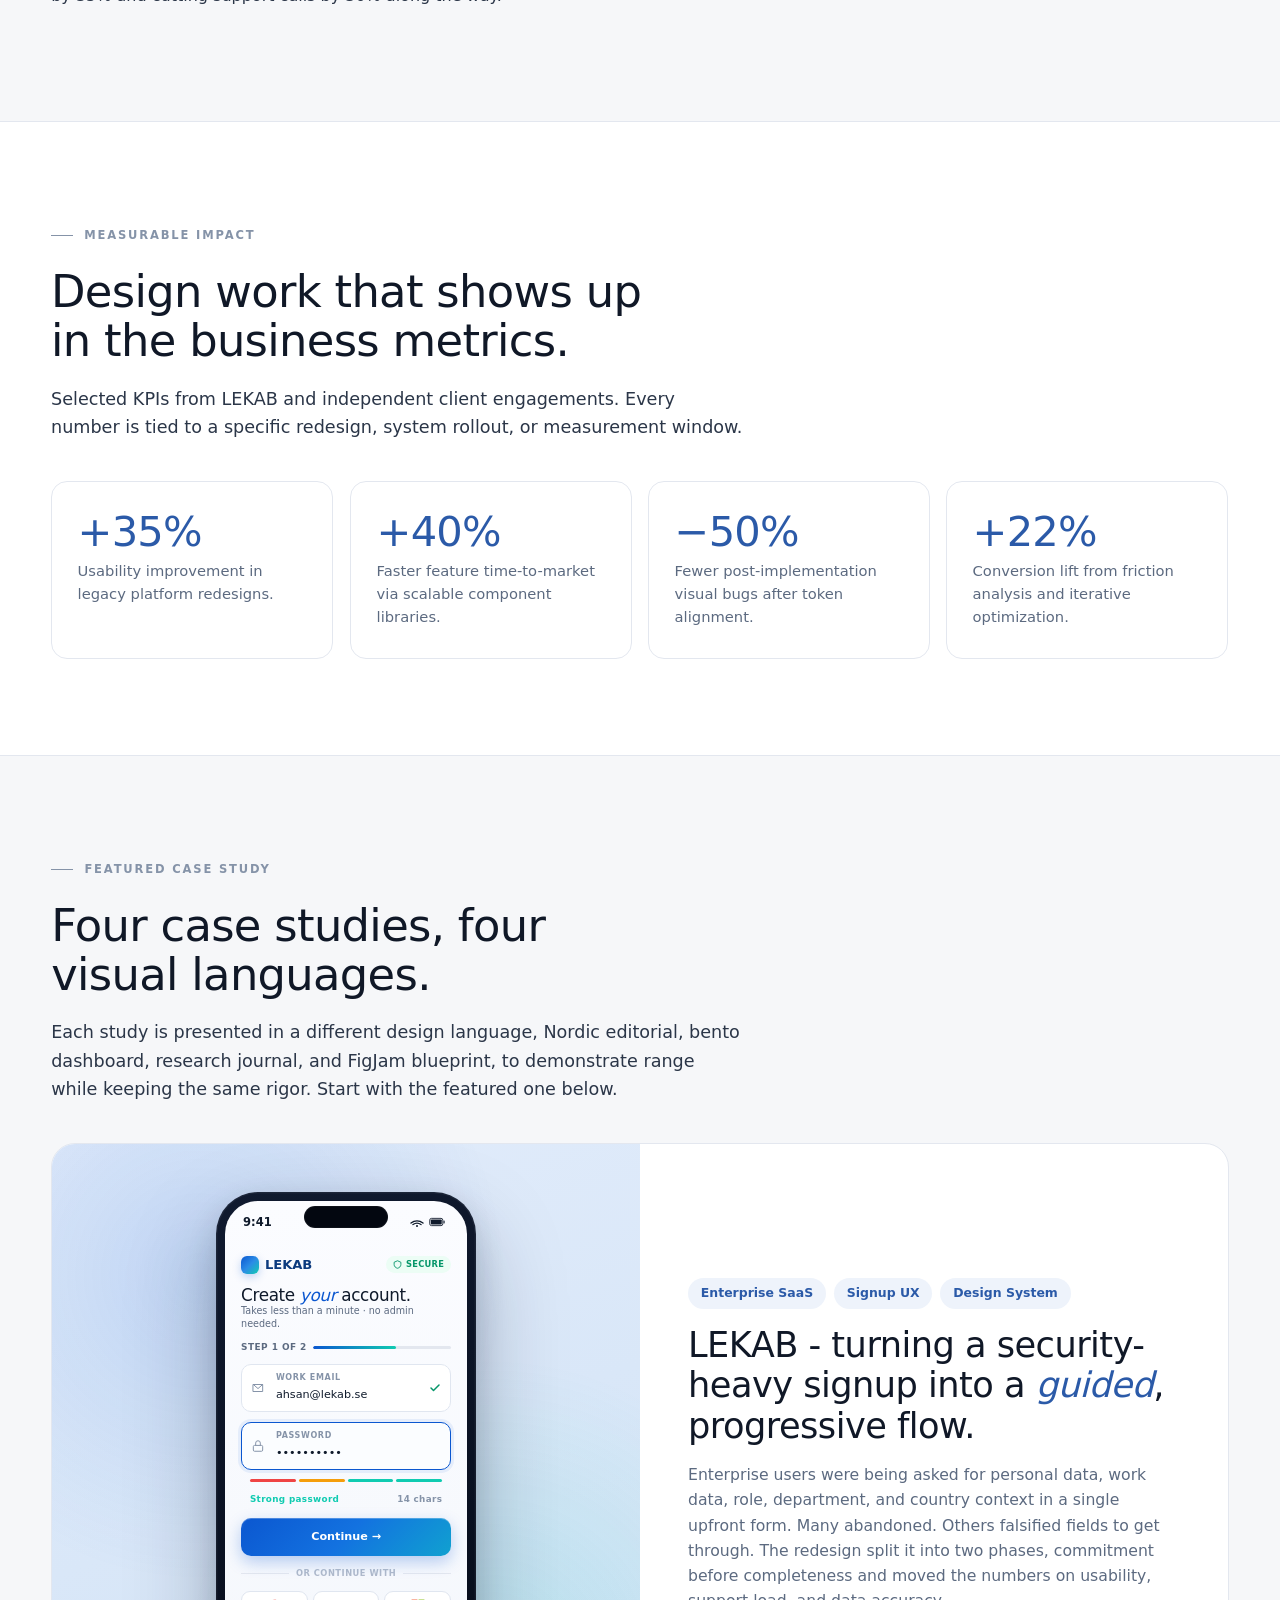
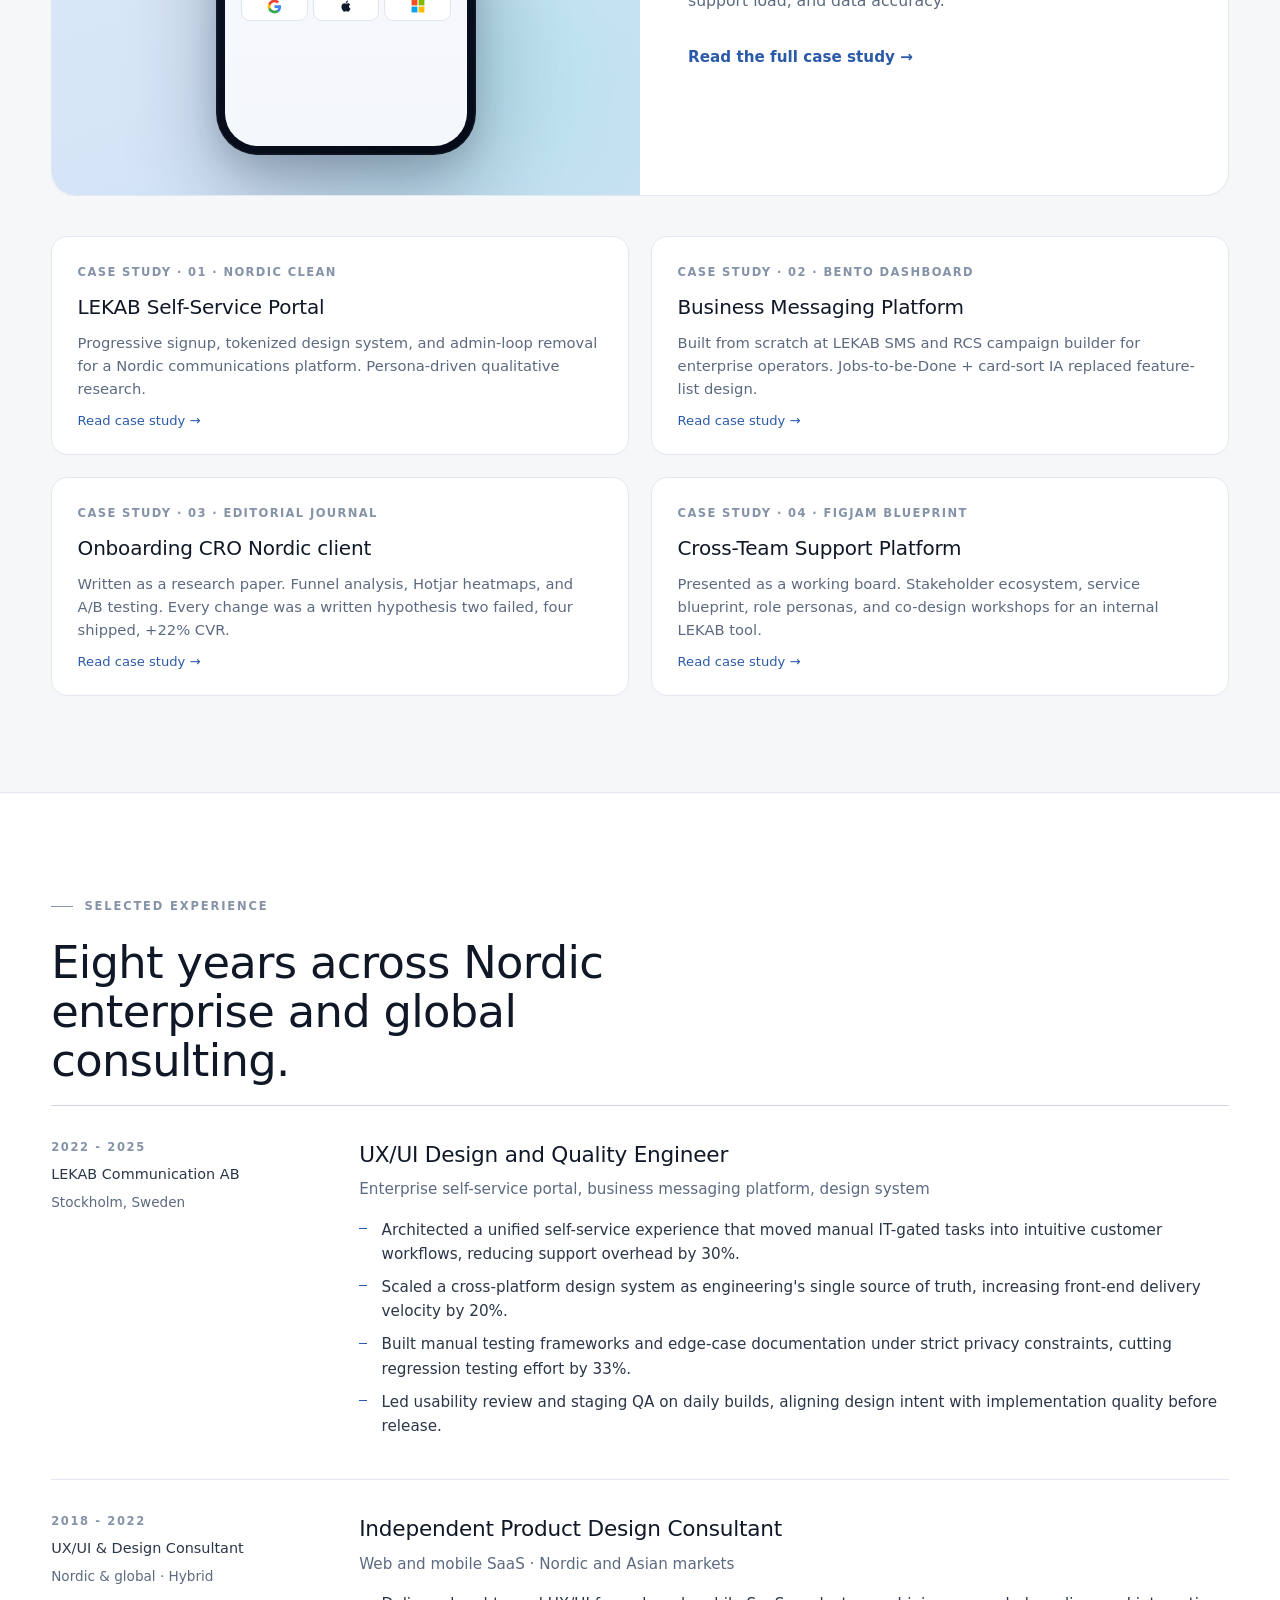
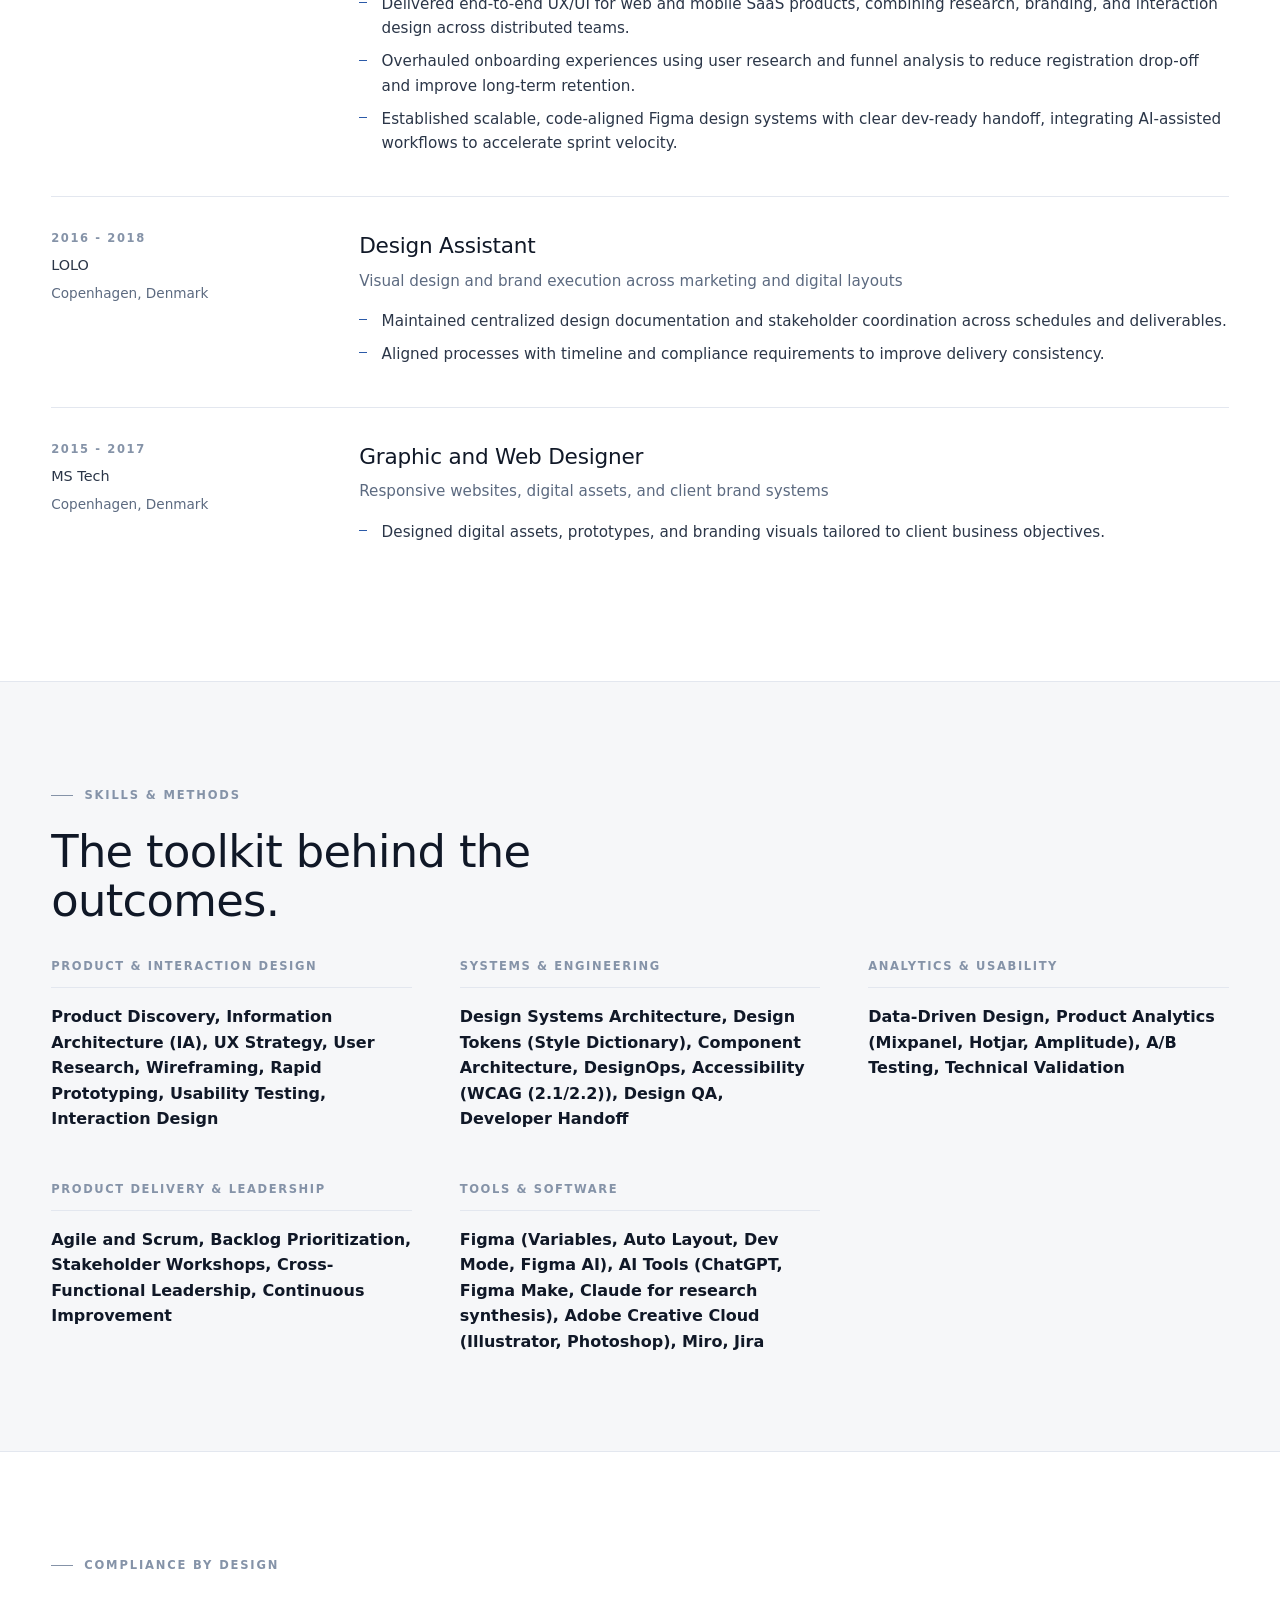
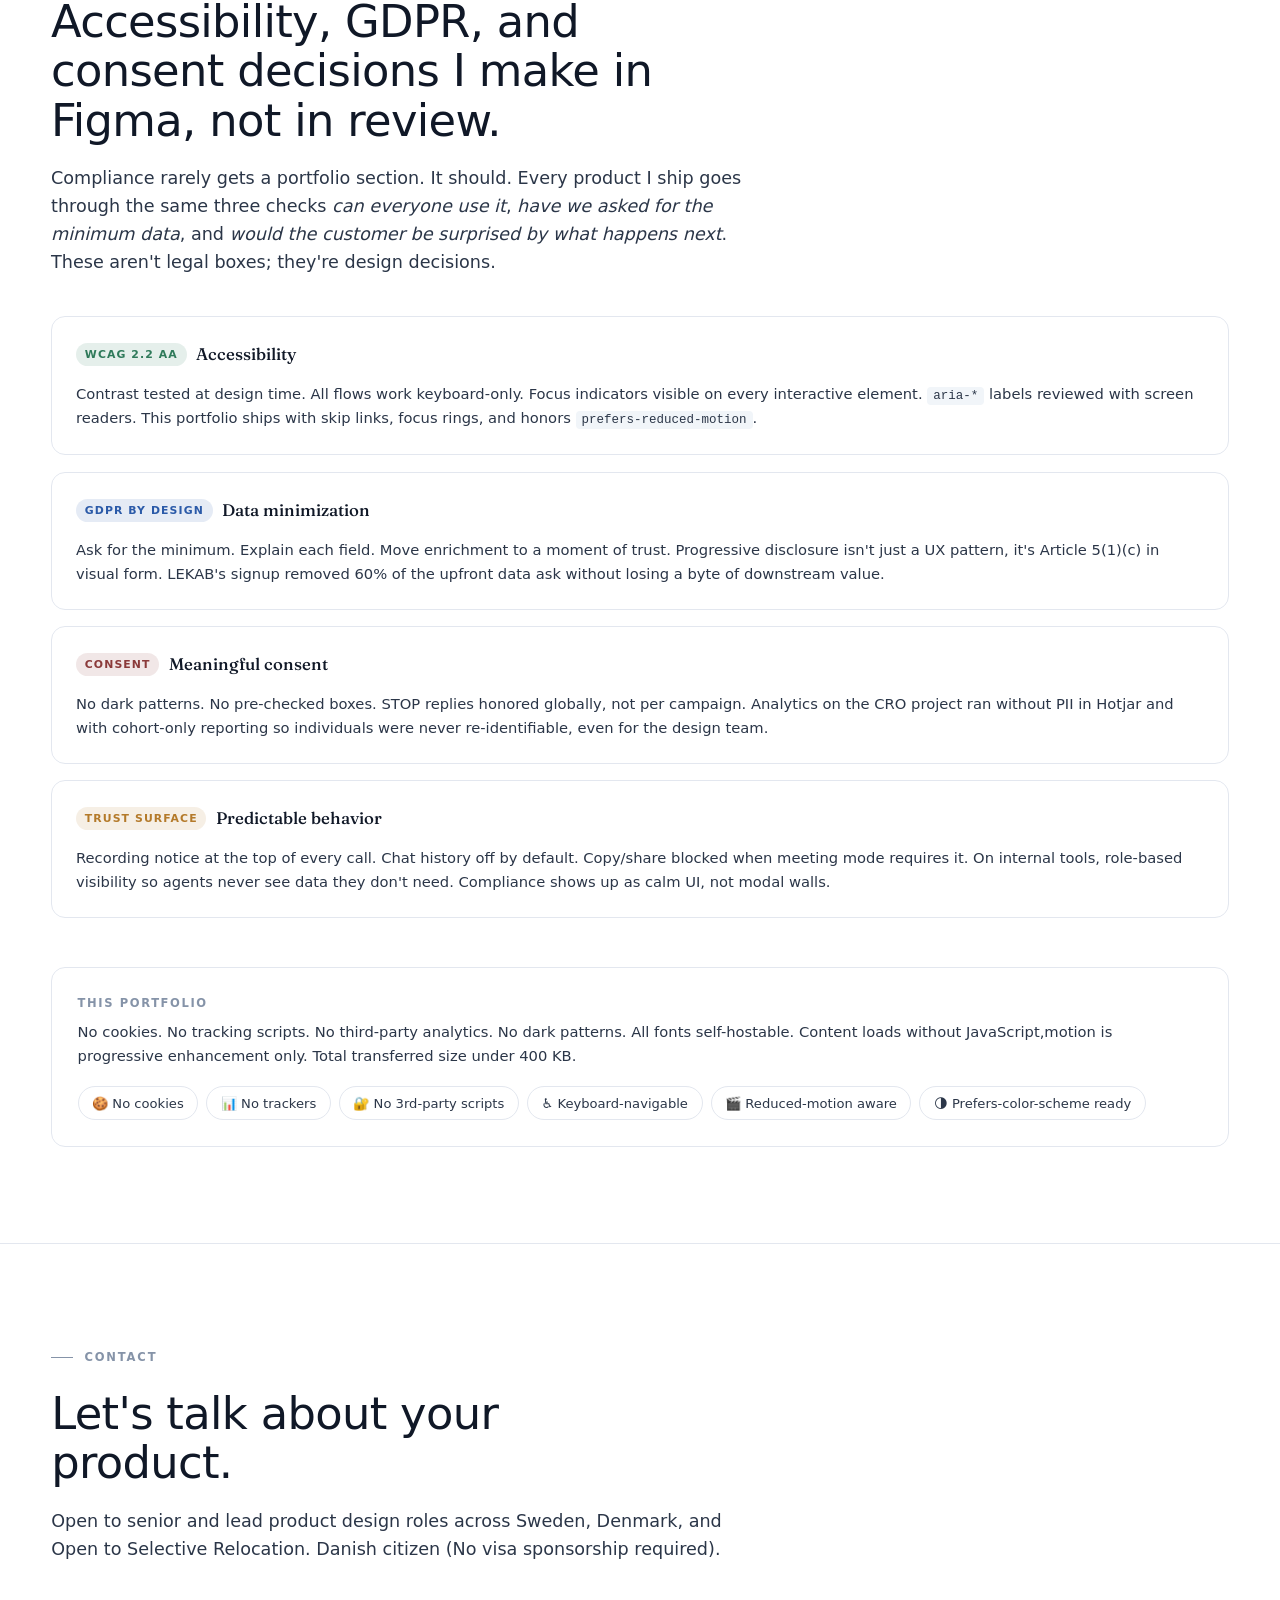
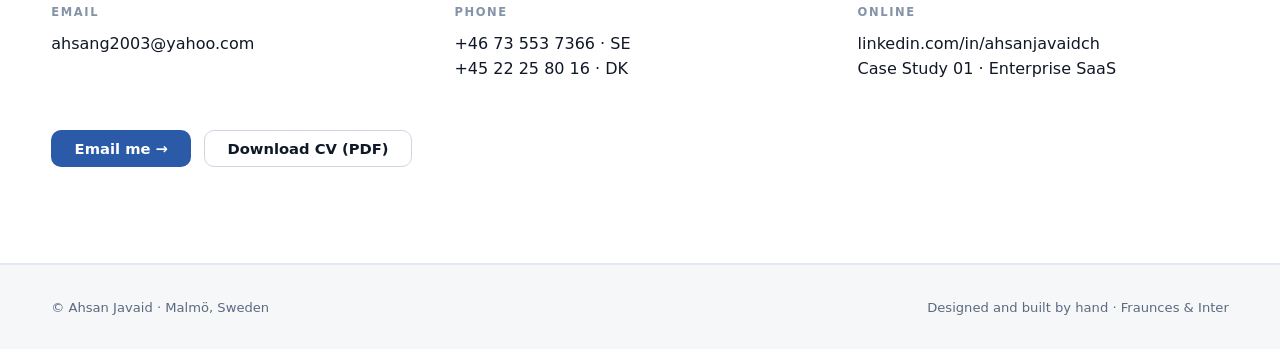
==== commit 9533681a: "Increase wrap width to 1260px" ====
--- a/index.html
+++ b/index.html
@@ -47,7 +47,7 @@
       -webkit-font-smoothing: antialiased;
     }
 
-    .wrap { width: min(960px, 92%); margin: 0 auto; }
+    .wrap { width: min(1260px, 92%); margin: 0 auto; }
     .wrap-narrow { width: min(820px, 92%); margin: 0 auto; }
     a { color: inherit; }
 
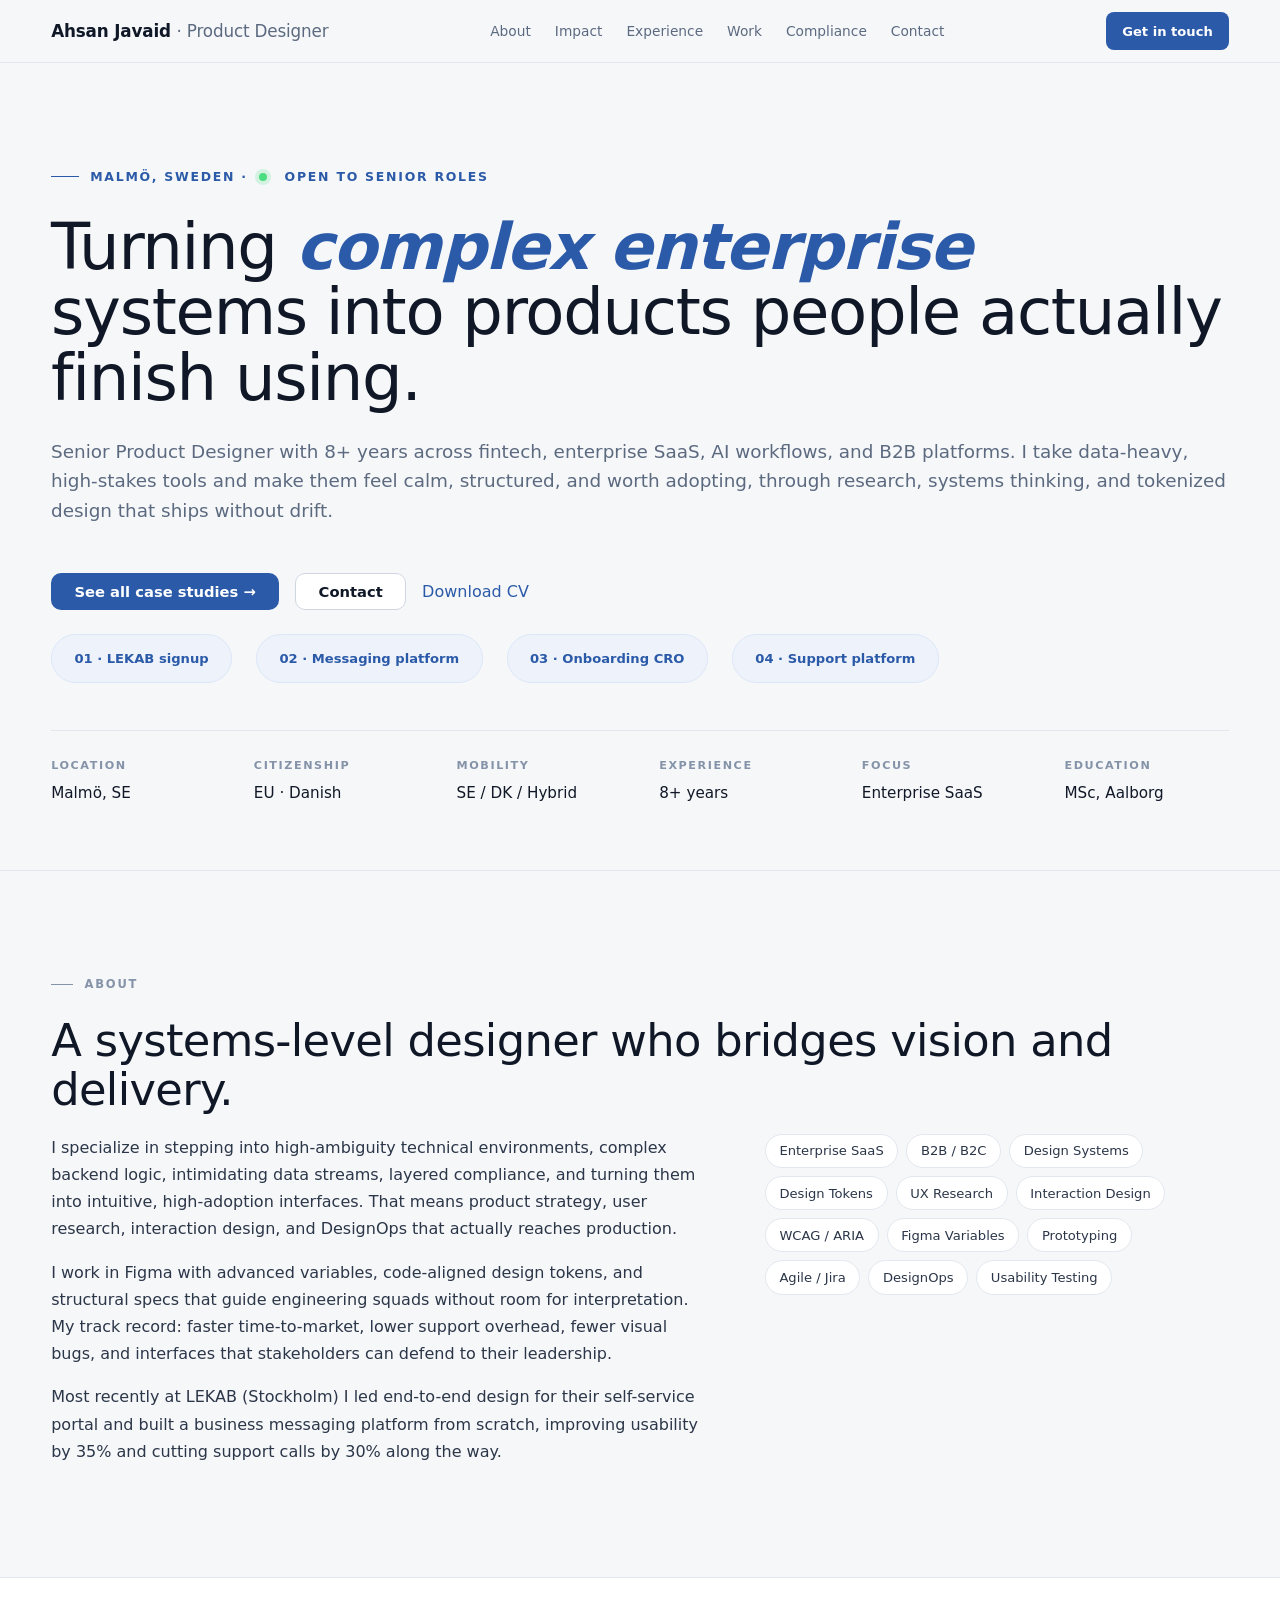
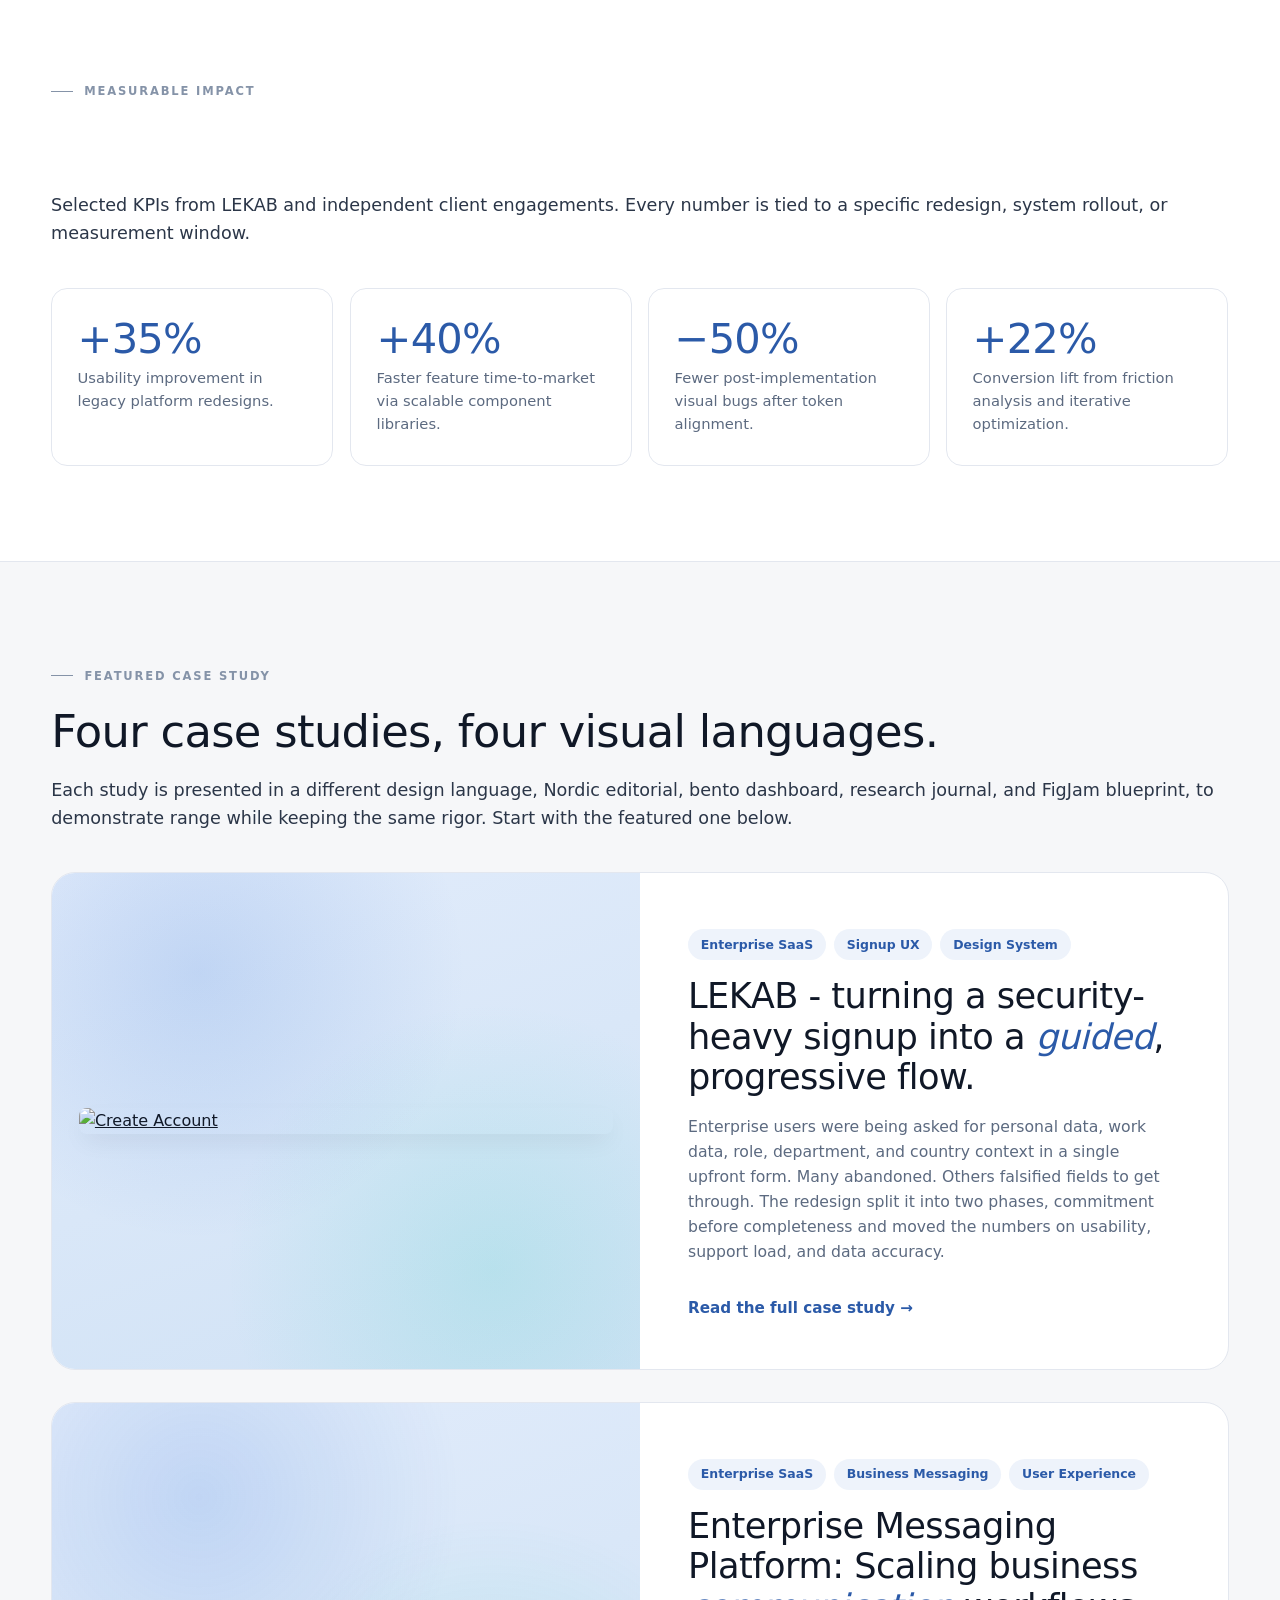
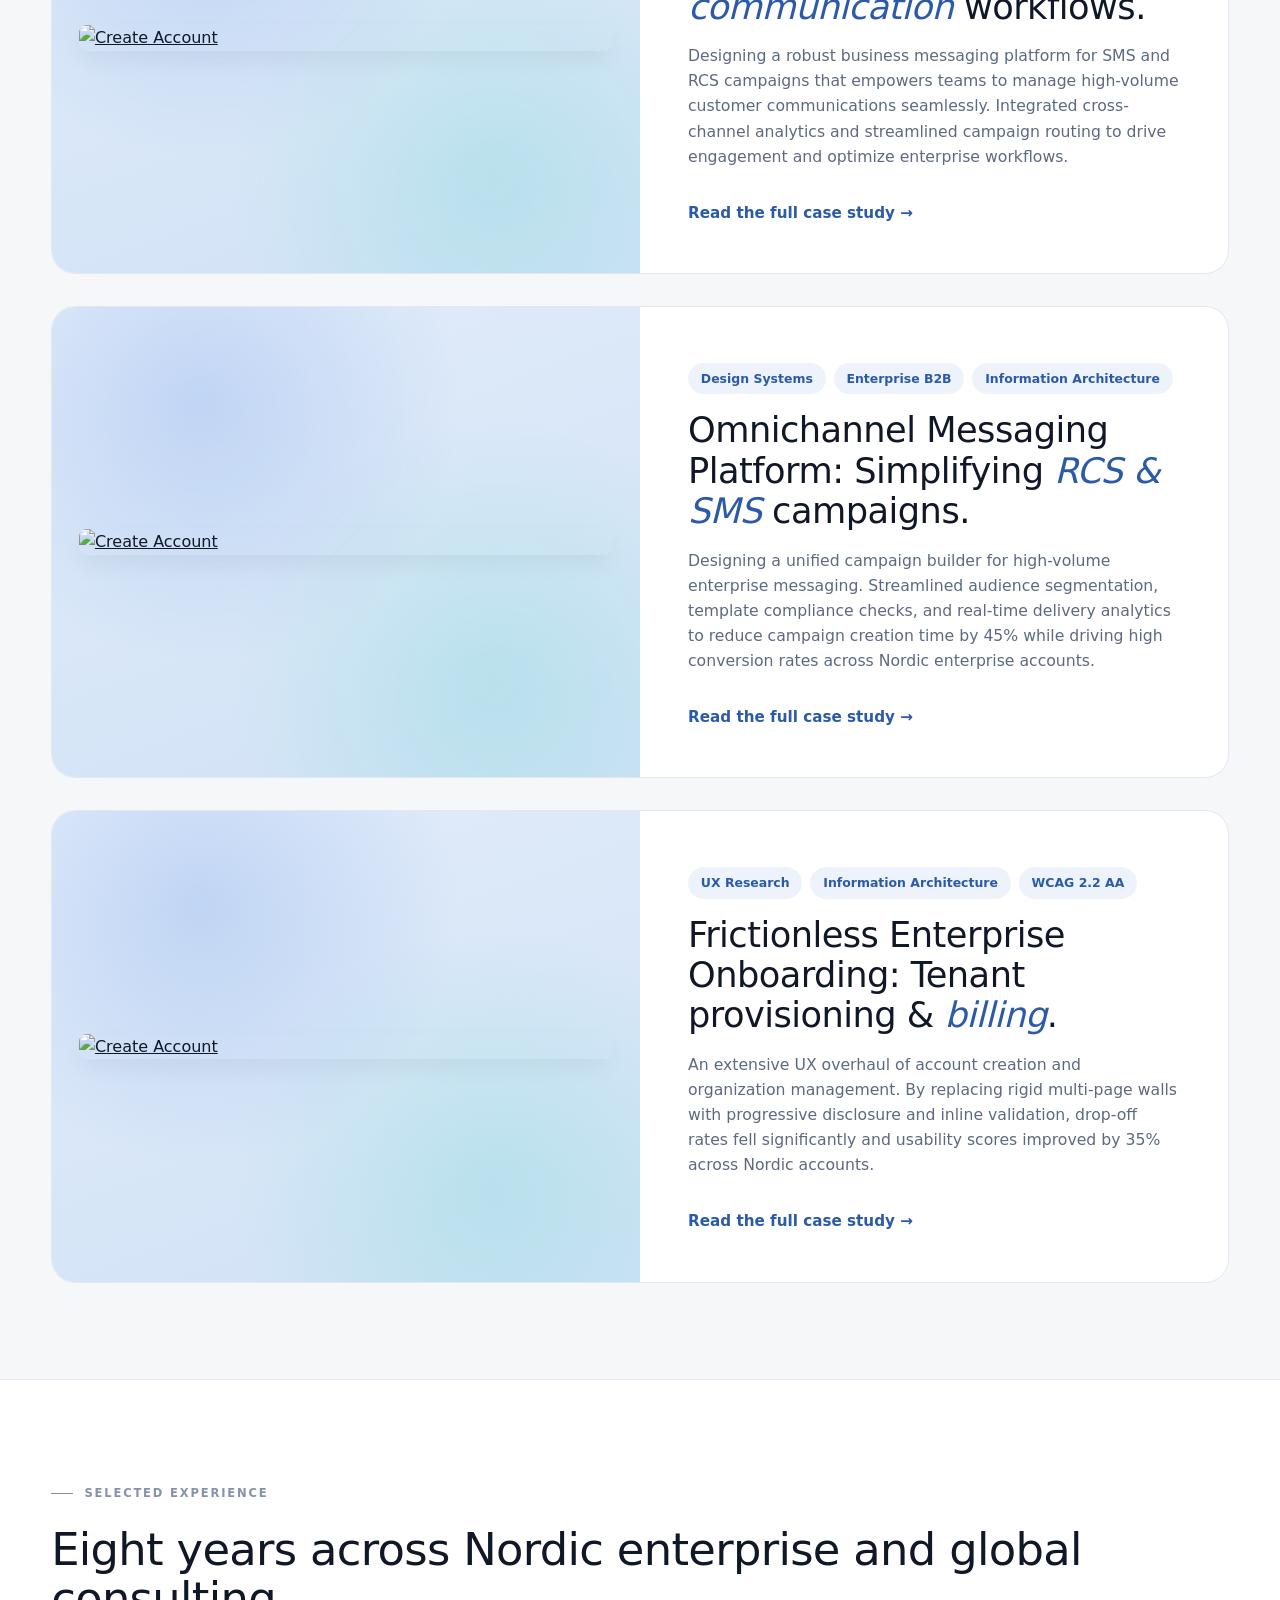
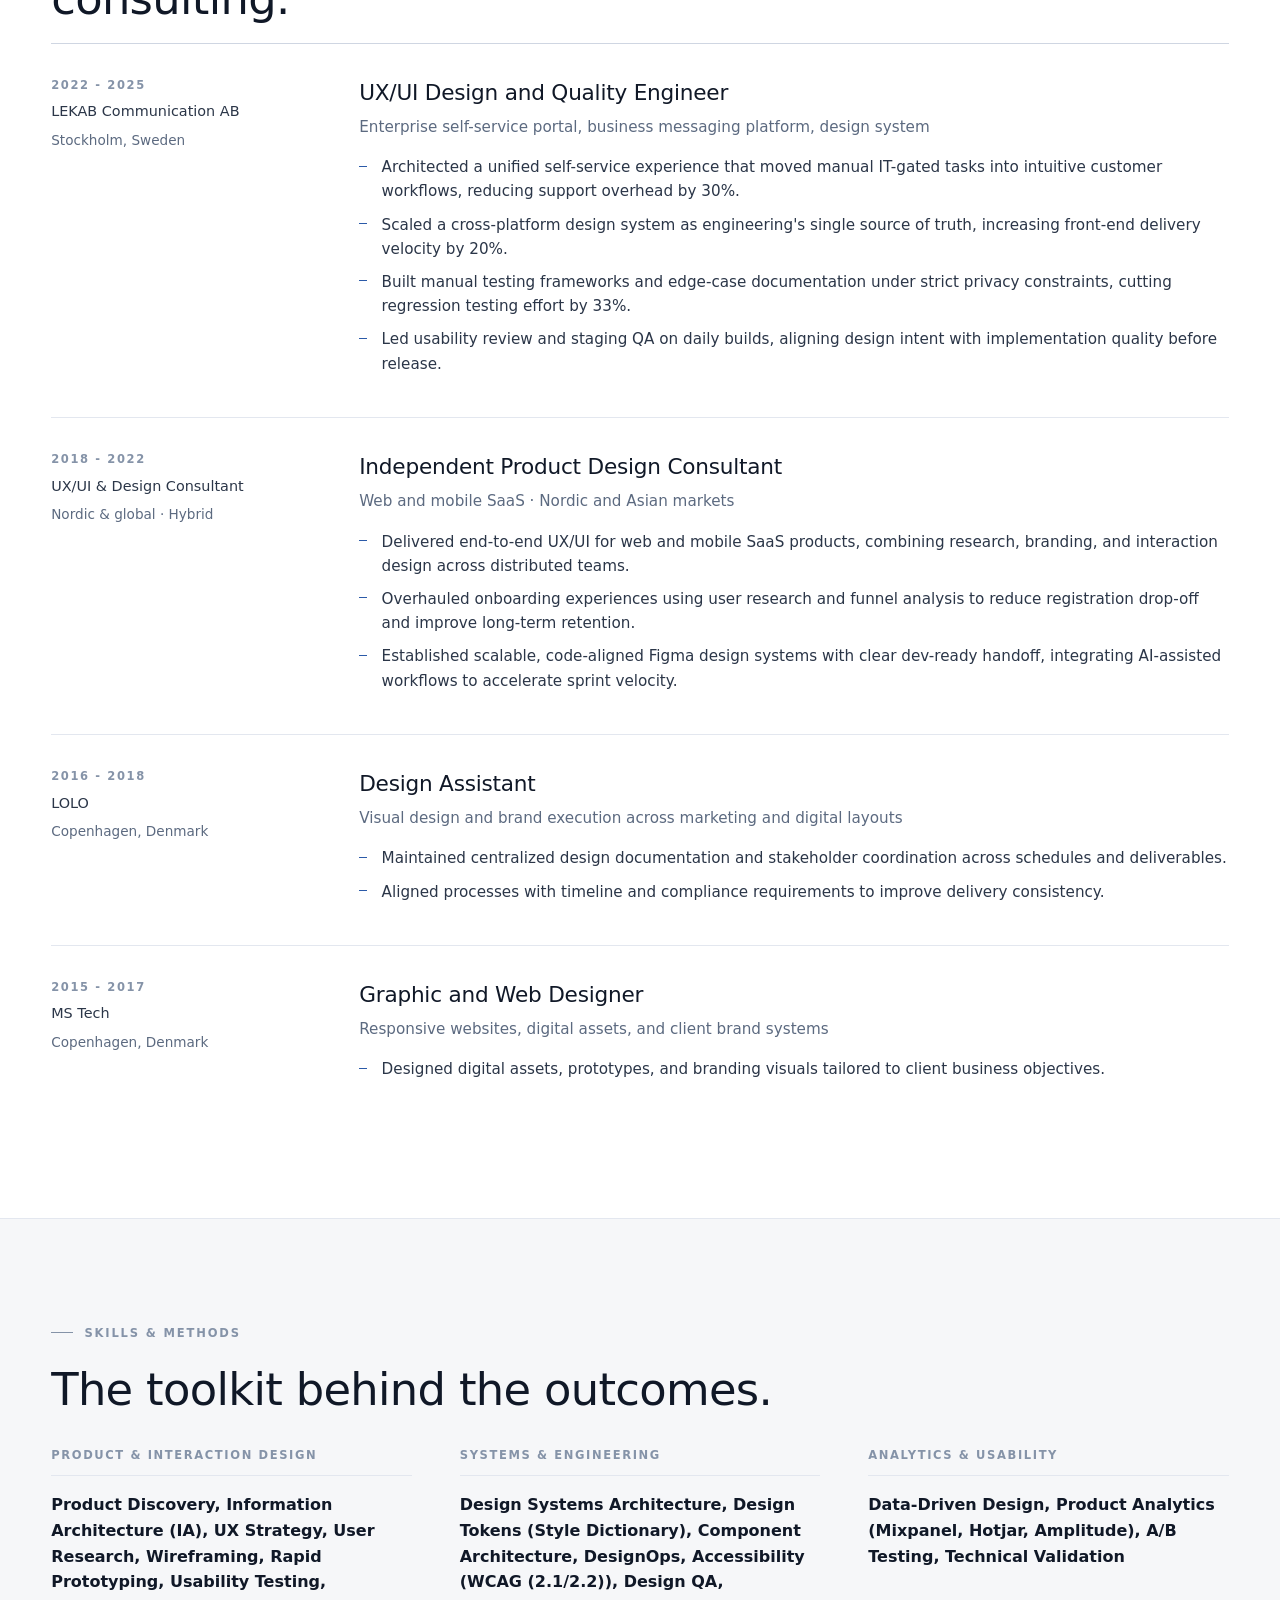
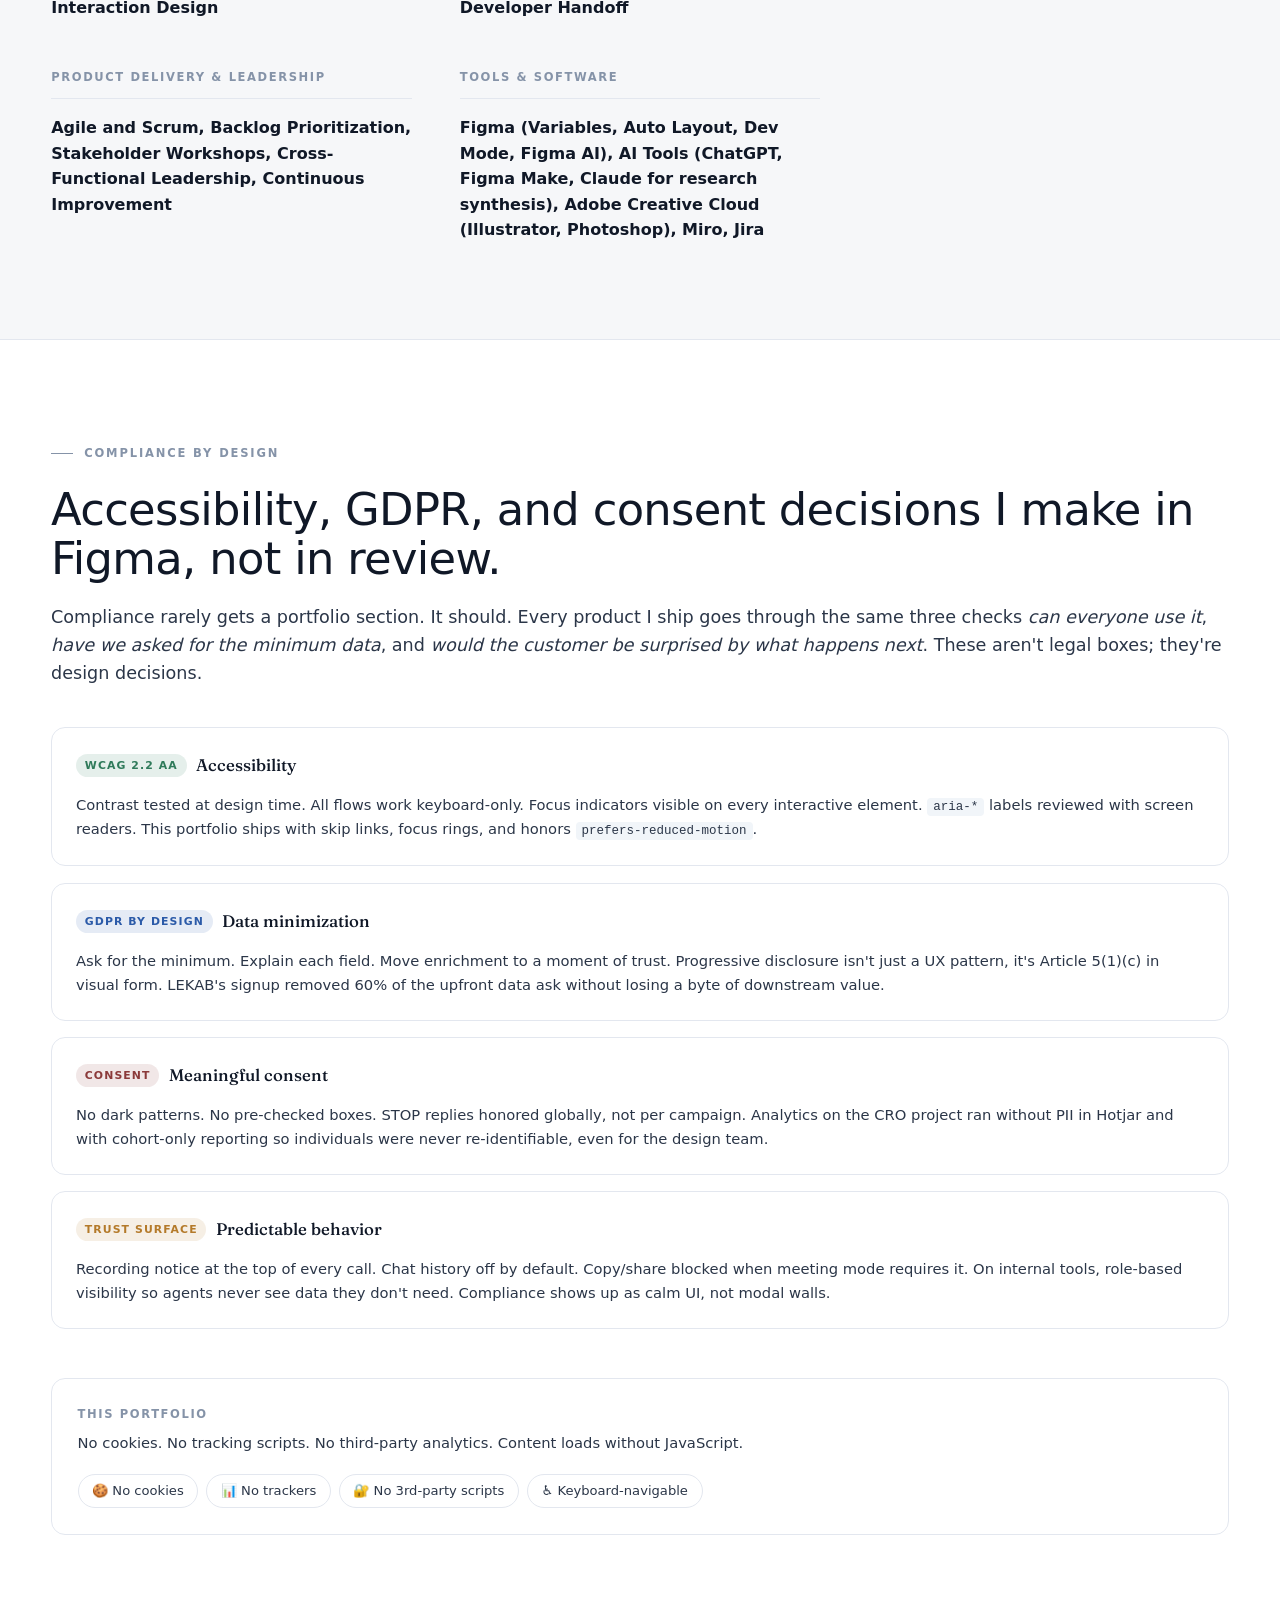
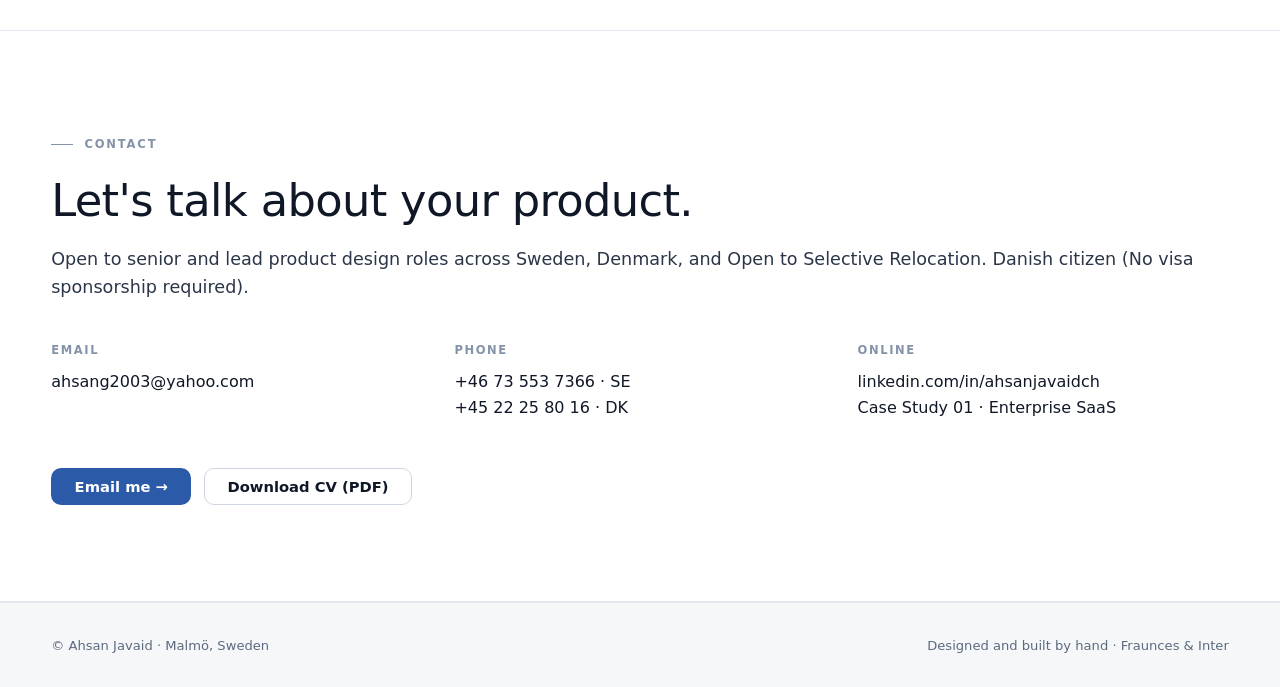
==== commit 8fcabba1: "Refactor CSS for feature cards and layout adjustments Updated CSS styles to remove max-width constra" ====
--- a/index.html
+++ b/index.html
@@ -47,7 +47,7 @@
       -webkit-font-smoothing: antialiased;
     }
 
-    .wrap { width: min(1260px, 92%); margin: 0 auto; }
+    .wrap { width: min(1180px, 92%); margin: 0 auto; }
     .wrap-narrow { width: min(820px, 92%); margin: 0 auto; }
     a { color: inherit; }
 
@@ -102,7 +102,7 @@
       line-height: 1.02;
       letter-spacing: -0.02em;
       margin: 0 0 1.6rem;
-      max-width: 18ch;
+      max-width: none;
       color: var(--ink);
     }
     h1.display em {
@@ -112,7 +112,7 @@
     .deck {
       font-size: 1.15rem;
       color: var(--muted);
-      max-width: 62ch;
+      max-width: none;
       margin: 0 0 3rem;
       line-height: 1.6;
     }
@@ -177,13 +177,13 @@
       line-height: 1.1;
       letter-spacing: -0.015em;
       margin: 0 0 1.2rem;
-      max-width: 22ch;
+      max-width: none;
       color: var(--ink);
     }
     .lede {
       font-size: 1.1rem;
       color: var(--ink-2);
-      max-width: 62ch;
+      max-width: none;
       margin: 0 0 2.5rem;
       line-height: 1.6;
     }
@@ -326,65 +326,115 @@
     .skill-col li b { color: var(--ink); font-weight: 600; }
 
     /* ===== Featured case study ===== */
+/* ===== Featured case study ===== */
+.feature-card {
+    display: grid;
+    grid-template-columns: 1fr;
+    gap: 0;
+    background: var(--paper);
+    border: 1px solid var(--line);
+    border-radius: var(--radius-lg);
+    overflow: hidden;
+    margin-top: 2rem;
+}
+
+@media (min-width: 768px) {
     .feature-card {
-      display: grid;
-      grid-template-columns: 1fr;
-      gap: 0;
-      background: var(--paper);
-      border: 1px solid var(--line);
-      border-radius: var(--radius-lg);
-      overflow: hidden;
-      margin-top: 2rem;
-    }
-    .feature-visual {
-      background: linear-gradient(160deg, var(--bg-tint) 0%, #dfe6f2 100%);
-      padding: 3rem 2rem 2.5rem;
-      display: flex; align-items: end; justify-content: center;
-      min-height: 320px;
-      overflow: hidden;
-    }
-    .feature-copy {
-      padding: 2.4rem 2rem;
-      display: flex; flex-direction: column;
-      gap: 1rem;
-    }
-    .feature-copy h3 {
-      margin: 0;
-      font-family: "Figtree", system-ui, -apple-system, sans-serif;
-      font-weight: 500;
-      font-size: clamp(1.5rem, 3vw, 2.2rem);
-      line-height: 1.15;
-      letter-spacing: -0.015em;
-    }
-    .feature-copy h3 em { color: var(--accent); font-style: italic; font-weight: 400; }
-    .feature-copy p {
-      margin: 0;
-      color: var(--muted);
-      font-size: 0.98rem;
-      line-height: 1.6;
-    }
-    .feature-meta {
-      display: flex; flex-wrap: wrap; gap: 0.5rem;
-      margin-top: 0.5rem;
-    }
-    .feature-chip {
-      background: var(--accent-tint);
-      color: var(--accent);
-      padding: 0.35rem 0.8rem;
-      border-radius: 999px;
-      font-size: 0.78rem;
-      font-weight: 600;
-    }
-    .feature-link {
-      margin-top: 1rem;
-      color: var(--accent);
-      font-weight: 600;
-      font-size: 0.95rem;
-      text-decoration: none;
-      display: inline-flex; align-items: center; gap: 0.4rem;
-      align-self: flex-start;
-    }
-    .feature-link:hover { text-decoration: underline; }
+        grid-template-columns: 1.1fr 0.9fr;
+    }
+}
+
+.feature-visual {
+    background: linear-gradient(160deg, var(--bg-tint) 0%, #dfe6f2 100%);
+    padding: 1.5rem;
+    display: flex; 
+    align-items: center;
+    justify-content: center;
+    min-height: 320px;
+    overflow: hidden;
+}
+
+.feature-visual a {
+    display: flex;
+    justify-content: center;
+    align-items: center;
+    width: 100%;
+    height: 100%;
+}
+
+.feature-visual img {
+    width: 99%;
+    max-width: 99%;
+    height: auto;
+    max-height: 100%;
+    object-fit: contain;
+    display: block;
+    border-radius: 8px;
+    box-shadow: 0 10px 25px -5px rgba(0, 0, 0, 0.08);
+    image-rendering: -webkit-optimize-contrast;
+}
+
+.feature-copy {
+    padding: 2.4rem 2rem;
+    display: flex; 
+    flex-direction: column;
+    justify-content: center;
+    gap: 1rem;
+}
+
+.feature-copy h3 {
+    margin: 0;
+    font-family: "Figtree", system-ui, -apple-system, sans-serif;
+    font-weight: 500;
+    font-size: clamp(1.5rem, 3vw, 2.2rem);
+    line-height: 1.15;
+    letter-spacing: -0.015em;
+}
+
+.feature-copy h3 em { 
+    color: var(--accent); 
+    font-style: italic; 
+    font-weight: 400; 
+}
+
+.feature-copy p {
+    margin: 0;
+    color: var(--muted);
+    font-size: 0.98rem;
+    line-height: 1.6;
+}
+
+.feature-meta {
+    display: flex; 
+    flex-wrap: wrap; 
+    gap: 0.5rem;
+    margin-top: 0.5rem;
+}
+
+.feature-chip {
+    background: var(--accent-tint);
+    color: var(--accent);
+    padding: 0.35rem 0.8rem;
+    border-radius: 999px;
+    font-size: 0.78rem;
+    font-weight: 600;
+}
+
+.feature-link {
+    margin-top: 1rem;
+    color: var(--accent);
+    font-weight: 600;
+    font-size: 0.95rem;
+    text-decoration: none;
+    display: inline-flex; 
+    align-items: center; 
+    gap: 0.4rem;
+    align-self: flex-start;
+}
+
+.feature-link:hover { 
+    text-decoration: underline; 
+}
 
     /* CSS phone for feature visual */
     .phone {
@@ -779,6 +829,30 @@
       .feature-visual .socials-mini { gap: 4px; }
       h1.display { font-size: 2.2rem; }
     }
+.hero-actions {
+    display: flex;
+    align-items: center;
+    flex-wrap: nowrap; /* Keeps items on a single line */
+    gap: 1rem;
+}
+
+.cv-download-link {
+    text-decoration: none !important;
+}
+
+.btn-link {
+    background: none;
+    border: none;
+    padding: 0;
+    color: var(--accent, #2563eb);
+    font: inherit;
+    cursor: pointer;
+    text-decoration: none !important;
+}
+
+.cv-download-link:hover .btn-link {
+    text-decoration: underline !important;
+}
   </style>
 </head>
 <body>
@@ -815,6 +889,9 @@
       <div class="hero-actions reveal d3">
         <a class="btn btn-primary" href="#work">See all case studies →</a>
         <a class="btn btn-ghost" href="#contact">Contact</a>
+        <a href="CV-M-AhsanJavaid.pdf" download class="cv-download-link">
+        <button type="button" class="btn btn-link">Download CV</button>
+        </a>
       </div>
 
       <div class="reveal d4" style="display: flex; flex-wrap: wrap; gap: 1.5rem; margin: -2rem 0 3rem;" aria-label="Quick links to each case study">
@@ -922,53 +999,13 @@
         research journal, and FigJam blueprint, to demonstrate range while keeping the same rigor.
         Start with the featured one below.
       </p>
-
+ <!-- ============ FEATURED CASE STUDY 1- LEKAB Signup ============ -->
       <div class="feature-card">
         <div class="feature-visual">
-          <div class="phone">
-            <div class="phone-screen">
-              <div class="status-bar">
-                <span>9:41</span>
-                <span class="rside">
-                  <svg width="14" height="10" viewBox="0 0 14 10" fill="none"><path d="M1 6a10 10 0 0112 0" stroke="#0f1a2b" stroke-width="1.4" stroke-linecap="round"/><path d="M3 7.5a7 7 0 018 0" stroke="#0f1a2b" stroke-width="1.4" stroke-linecap="round"/><circle cx="7" cy="9" r="1" fill="#0f1a2b"/></svg>
-                  <svg width="16" height="10" viewBox="0 0 22 12" fill="none"><rect x="1" y="1" width="18" height="10" rx="2.5" stroke="#0f1a2b" stroke-width="1.2"/><rect x="2.5" y="2.5" width="15" height="7" rx="1" fill="#0f1a2b"/><rect x="20" y="4" width="1.5" height="4" rx="0.5" fill="#0f1a2b"/></svg>
-                </span>
-              </div>
-              <div class="app-body">
-                <div style="display: flex; justify-content: space-between; align-items: center;">
-                  <div class="mini-logo">LEKAB</div>
-                  <span class="m-trust"><svg width="9" height="9" viewBox="0 0 24 24" fill="none"><path d="M12 2l9 4v6c0 5-4 9-9 10-5-1-9-5-9-10V6l9-4z" stroke="currentColor" stroke-width="2.4"/></svg> SECURE</span>
-                </div>
-                <div>
-                  <div class="mini-greet">Create <em>your</em> account.</div>
-                  <div class="mini-sub">Takes less than a minute · no admin needed.</div>
-                </div>
-                <div class="mini-progress"><span>Step 1 of 2</span><div class="track"><i></i></div></div>
-
-                <div class="m-in">
-                  <span class="icn"><svg width="14" height="14" viewBox="0 0 24 24" fill="none"><path d="M4 6h16v12H4z M4 6l8 7 8-7" stroke="currentColor" stroke-width="1.7" stroke-linecap="round" stroke-linejoin="round"/></svg></span>
-                  <div class="val"><b>Work email</b><span>ahsan@lekab.se</span></div>
-                  <span class="ok"><svg width="12" height="12" viewBox="0 0 24 24" fill="none"><path d="M20 6L9 17l-5-5" stroke="currentColor" stroke-width="3" stroke-linecap="round" stroke-linejoin="round"/></svg></span>
-                </div>
-                <div class="m-in on">
-                  <span class="icn"><svg width="14" height="14" viewBox="0 0 24 24" fill="none"><rect x="4" y="11" width="16" height="10" rx="2" stroke="currentColor" stroke-width="1.7"/><path d="M8 11V7a4 4 0 018 0v4" stroke="currentColor" stroke-width="1.7"/></svg></span>
-                  <div class="val"><b>Password</b><span>••••••••••</span></div>
-                </div>
-                <div class="m-strength"><i class="w"></i><i class="m"></i><i class="g"></i><i class="g"></i></div>
-                <div class="m-lbl"><span>Strong password</span><span>14 chars</span></div>
-
-                <div class="m-cta">Continue →</div>
-
-                <div class="m-divider">or continue with</div>
-
-                <div class="socials-mini">
-                  <div class="soc-mini"><svg width="15" height="15" viewBox="0 0 24 24"><path fill="#4285F4" d="M22.56 12.25c0-.78-.07-1.53-.2-2.25H12v4.26h5.92c-.26 1.37-1.04 2.53-2.21 3.31v2.77h3.57c2.08-1.92 3.28-4.74 3.28-8.09z"/><path fill="#34A853" d="M12 23c2.97 0 5.46-.98 7.28-2.66l-3.57-2.77c-.98.66-2.23 1.06-3.71 1.06-2.86 0-5.29-1.93-6.16-4.53H2.18v2.84A11 11 0 0012 23z"/><path fill="#FBBC05" d="M5.84 14.1A6.6 6.6 0 015.5 12c0-.73.13-1.44.34-2.1V7.06H2.18A11 11 0 001 12c0 1.77.43 3.45 1.18 4.94l3.66-2.84z"/><path fill="#EA4335" d="M12 5.38c1.62 0 3.06.56 4.21 1.64l3.15-3.15C17.45 2.09 14.97 1 12 1 7.7 1 3.99 3.47 2.18 7.06l3.66 2.84C6.71 7.31 9.14 5.38 12 5.38z"/></svg></div>
-                  <div class="soc-mini"><svg width="14" height="15" viewBox="0 0 24 24" fill="#0f1a2b"><path d="M17.05 12.06a4.32 4.32 0 012.06-3.62 4.42 4.42 0 00-3.48-1.88c-1.46-.15-2.87.87-3.62.87-.77 0-1.9-.85-3.13-.83a4.65 4.65 0 00-3.9 2.4c-1.68 2.9-.43 7.19 1.19 9.54.81 1.15 1.76 2.44 3 2.4 1.21-.05 1.67-.78 3.13-.78 1.46 0 1.88.78 3.14.75 1.3-.02 2.12-1.16 2.92-2.32a10.24 10.24 0 001.32-2.72 4.19 4.19 0 01-2.55-3.81M14.4 4.9a4.24 4.24 0 001-3.06 4.4 4.4 0 00-2.83 1.47 4 4 0 00-1 2.94 3.65 3.65 0 002.83-1.35"/></svg></div>
-                  <div class="soc-mini"><svg width="14" height="14" viewBox="0 0 24 24"><rect fill="#f25022" x="1" y="1" width="10" height="10"/><rect fill="#7fba00" x="13" y="1" width="10" height="10"/><rect fill="#00a4ef" x="1" y="13" width="10" height="10"/><rect fill="#ffb900" x="13" y="13" width="10" height="10"/></svg></div>
-                </div>
-              </div>
-            </div>
-          </div>
+        <a href="case-study-lekab.html">
+        <img src="img/case1.png" alt="Create Account">
+    </a>
+    </a>
         </div>
         <div class="feature-copy">
           <div class="feature-meta">
@@ -986,33 +1023,75 @@
           <a class="feature-link" href="case-study-lekab.html">Read the full case study →</a>
         </div>
       </div>
-
-      <div class="work-grid">
-        <a class="work-card available reveal d1 hover-lift" href="case-study-lekab.html">
-          <span class="work-tag">Case study · 01 · Nordic clean</span>
-          <h3>LEKAB Self-Service Portal</h3>
-          <p>Progressive signup, tokenized design system, and admin-loop removal for a Nordic communications platform. Persona-driven qualitative research.</p>
-          <span class="work-status">Read case study →</span>
-        </a>
-        <a class="work-card available reveal d2 hover-lift" href="case-study-messaging.html">
-          <span class="work-tag">Case study · 02 · Bento dashboard</span>
-          <h3>Business Messaging Platform</h3>
-          <p>Built from scratch at LEKAB SMS and RCS campaign builder for enterprise operators. Jobs-to-be-Done + card-sort IA replaced feature-list design.</p>
-          <span class="work-status">Read case study →</span>
-        </a>
-        <a class="work-card available reveal d3 hover-lift" href="case-study-onboarding.html">
-          <span class="work-tag">Case study · 03 · Editorial journal</span>
-          <h3>Onboarding CRO Nordic client</h3>
-          <p>Written as a research paper. Funnel analysis, Hotjar heatmaps, and A/B testing. Every change was a written hypothesis two failed, four shipped, +22% CVR.</p>
-          <span class="work-status">Read case study →</span>
-        </a>
-        <a class="work-card available reveal d4 hover-lift" href="case-study-support.html">
-          <span class="work-tag">Case study · 04 · FigJam blueprint</span>
-          <h3>Cross-Team Support Platform</h3>
-          <p>Presented as a working board. Stakeholder ecosystem, service blueprint, role personas, and co-design workshops for an internal LEKAB tool.</p>
-          <span class="work-status">Read case study →</span>
-        </a>
-      </div>
+ <!-- ============ FEATURED CASE STUDY 2 - LEKAB BMP ============ -->
+      <div class="feature-card">
+        <div class="feature-visual">
+                 <a href="case-study-messaging.html">
+        <img src="img/case2.png" alt="Create Account">
+    </a>
+        </div>
+        <div class="feature-copy">
+  <div class="feature-meta">
+    <span class="feature-chip">Enterprise SaaS</span>
+    <span class="feature-chip">Business Messaging</span>
+    <span class="feature-chip">User Experience</span>
+  </div>
+  <h3>Enterprise Messaging Platform: Scaling business <em>communication</em> workflows.</h3>
+  <p>
+    Designing a robust business messaging platform for SMS and RCS campaigns that empowers teams 
+    to manage high-volume customer communications seamlessly. Integrated cross-channel analytics and 
+    streamlined campaign routing to drive engagement and optimize enterprise workflows.
+  </p>
+  <a class="feature-link" href="case-study-messaging.html">Read the full case study →</a>
+</div>
+      </div>
+ <!-- ============ FEATURED CASE STUDY 3- Onboarding CRO Nordic client ============ -->
+       <div class="feature-card">
+        <div class="feature-visual">
+                 <a href="case-study-onboarding.html">
+        <img src="img/case3.png" alt="Create Account">
+    </a>
+        </div>
+<div class="feature-copy">
+  <div class="feature-meta">
+    <span class="feature-chip">Design Systems</span>
+    <span class="feature-chip">Enterprise B2B</span>
+    <span class="feature-chip">Information Architecture</span>
+  </div>
+  <h3>Omnichannel Messaging Platform: Simplifying <em>RCS & SMS</em> campaigns.</h3>
+  <p>
+    Designing a unified campaign builder for high-volume enterprise messaging. Streamlined audience 
+    segmentation, template compliance checks, and real-time delivery analytics to reduce campaign 
+    creation time by 45% while driving high conversion rates across Nordic enterprise accounts.
+  </p>
+  <a class="feature-link" href="case-study-messaging.html">Read the full case study →</a>
+</div>
+      </div>
+ <!-- ============ FEATURED CASE STUDY 4 - Cross-Team Support Platform ============ -->
+
+       <div class="feature-card">
+        <div class="feature-visual">
+                 <a href="case-study-support.html">
+        <img src="img/case4.png" alt="Create Account">
+    </a>
+        </div>
+       <div class="feature-copy">
+  <div class="feature-meta">
+    <span class="feature-chip">UX Research</span>
+    <span class="feature-chip">Information Architecture</span>
+    <span class="feature-chip">WCAG 2.2 AA</span>
+  </div>
+  <h3>Frictionless Enterprise Onboarding: Tenant provisioning & <em>billing</em>.</h3>
+  <p>
+    An extensive UX overhaul of account creation and organization management. By replacing rigid multi-page 
+    walls with progressive disclosure and inline validation, drop-off rates fell significantly and usability 
+    scores improved by 35% across Nordic accounts.
+  </p>
+  <a class="feature-link" href="case-study-onboarding.html">Read the full case study →</a>
+</div>
+      </div>
+
+     
     </div>
   </section>
 
@@ -1210,8 +1289,8 @@
           <div>
             <strong style="display: block; font-size: 0.72rem; letter-spacing: 0.14em; text-transform: uppercase; color: #8593a8; font-weight: 600; margin-bottom: 0.5rem;">This portfolio</strong>
             <p style="margin: 0; color: #2b3648; font-size: 0.92rem; line-height: 1.6;">
-              No cookies. No tracking scripts. No third-party analytics. No dark patterns. All fonts self-hostable.
-              Content loads without JavaScript,motion is progressive enhancement only. Total transferred size under 400&nbsp;KB.
+              No cookies. No tracking scripts. No third-party analytics. 
+              Content loads without JavaScript.
             </p>
           </div>
           <div style="display: flex; flex-wrap: wrap; gap: 0.5rem;">
@@ -1219,8 +1298,7 @@
             <span class="tag">📊 No trackers</span>
             <span class="tag">🔐 No 3rd-party scripts</span>
             <span class="tag">♿ Keyboard-navigable</span>
-            <span class="tag">🎬 Reduced-motion aware</span>
-            <span class="tag">🌗 Prefers-color-scheme ready</span>
+
           </div>
         </div>
       </div>
